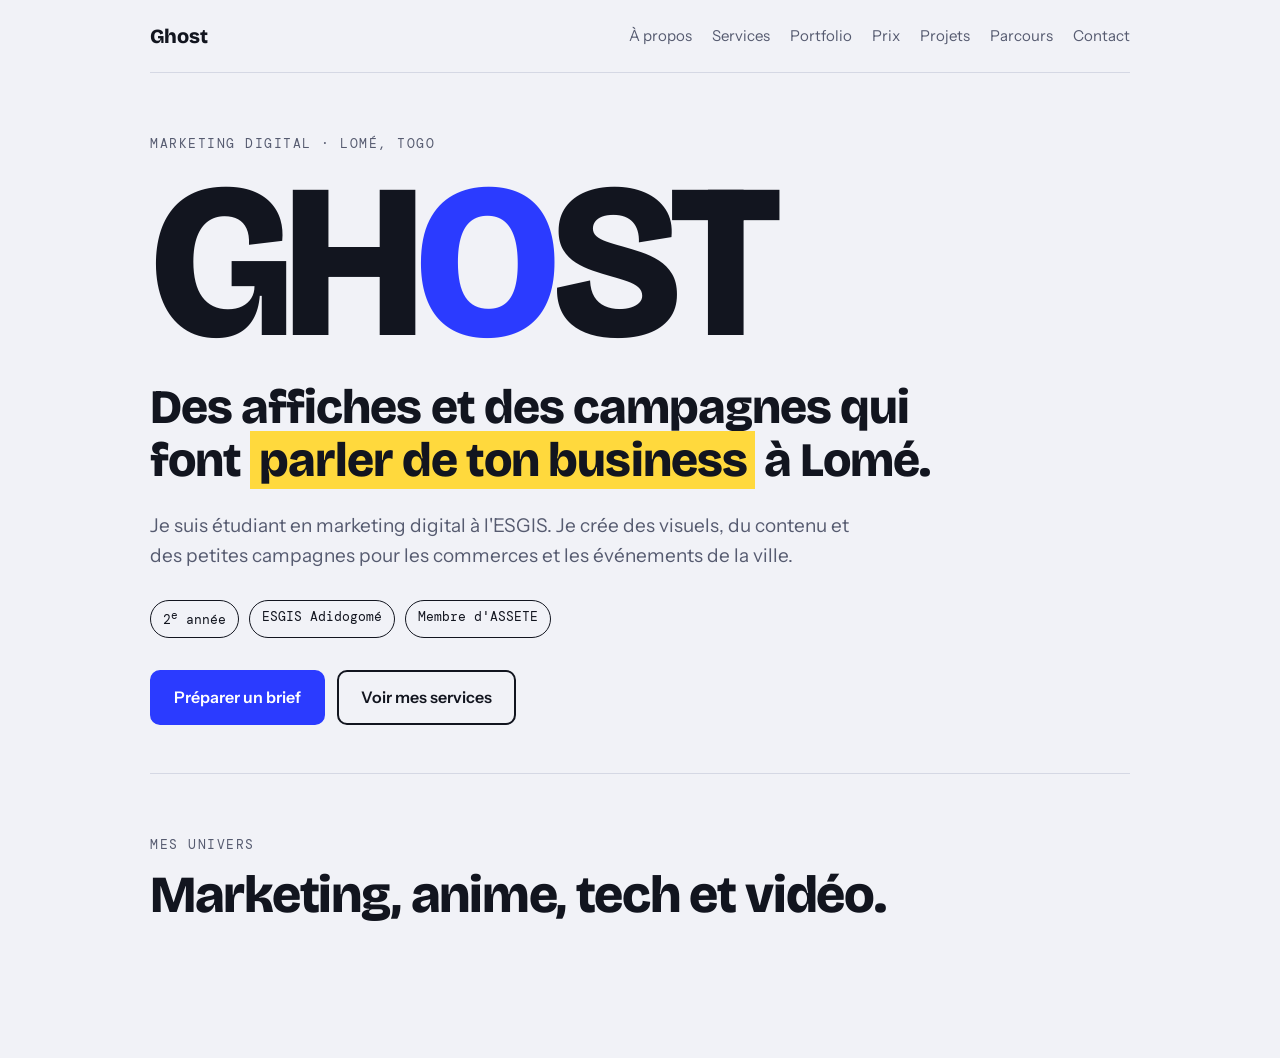
==== index.html @ 4c8c8d38 "Rename INDEX.HTML to index.html" ====
<!doctype html>
<html lang="fr">
<head>
<meta charset="utf-8">
<meta name="viewport" content="width=device-width, initial-scale=1, viewport-fit=cover">
<title>Ghost, marketeur à Lomé</title>
<meta name="claude:viewport-fit-sides" content="cover">
<link rel="preconnect" href="https://fonts.googleapis.com">
<link rel="preconnect" href="https://fonts.gstatic.com" crossorigin>
<link rel="stylesheet" href="https://fonts.googleapis.com/css2?family=Bricolage+Grotesque:opsz,wght@12..96,500;12..96,800&family=Instrument+Sans:wght@400;500;600&family=DM+Mono:wght@400;500&display=swap">
<style>
[hidden]{display:none!important}
body{margin:0}
img{max-width:100%}
/* Concept : une affiche qu'on lit de haut en bas. Gros titre typographique, surligneur jaune, bleu cobalt comme encre d'imprimerie. */
:root {
  --bg: #F1F2F7;
  --surface: #FFFFFF;
  --fg: #12151F;
  --muted: #565B70;
  --line: #D5D8E4;
  --accent: #2B3BFF;
  --accent-fg: #FFFFFF;
  --hl: #FFD93D;
  --hl-fg: #12151F;
  --font-display: "Bricolage Grotesque", "Arial Black", system-ui, sans-serif;
  --font-body: "Instrument Sans", system-ui, -apple-system, "Segoe UI", sans-serif;
  --font-mono: "DM Mono", ui-monospace, "SF Mono", Menlo, monospace;
}
@media (prefers-color-scheme: dark) {
  :root:not([data-theme="light"]) {
    --bg: #0E111D; --surface: #171B2B; --fg: #ECEEF8; --muted: #9AA0B8;
    --line: #2A3046; --accent: #8A95FF; --accent-fg: #0E111D;
    color-scheme: dark;
  }
}
:root[data-theme="dark"] {
  --bg: #0E111D; --surface: #171B2B; --fg: #ECEEF8; --muted: #9AA0B8;
  --line: #2A3046; --accent: #8A95FF; --accent-fg: #0E111D;
  color-scheme: dark;
}

* { box-sizing: border-box; }
html { scroll-behavior: smooth; }
body {
  background: var(--bg);
  color: var(--fg);
  font-family: var(--font-body);
  font-size: 17px;
  line-height: 1.6;
  padding-block: 0 48px;
  padding-left: max(16px, env(safe-area-inset-left, 0px));
  padding-right: max(16px, env(safe-area-inset-right, 0px));
}
.wrap { max-width: 980px; margin-inline: auto; }
a { color: inherit; }
:focus-visible { outline: 3px solid var(--accent); outline-offset: 3px; border-radius: 4px; }

.label {
  font-family: var(--font-mono);
  font-size: 12.5px;
  letter-spacing: 0.12em;
  text-transform: uppercase;
  color: var(--muted);
}

/* Barre du haut */
.top {
  display: flex; justify-content: space-between; align-items: center; gap: 16px;
  padding-block: 20px; border-bottom: 1px solid var(--line);
}
.top .brand { font-family: var(--font-display); font-weight: 800; font-size: 20px; text-decoration: none; }
.top nav { display: flex; gap: 20px; flex-wrap: wrap; justify-content: flex-end; }
.top nav a { font-size: 15px; text-decoration: none; color: var(--muted); }
.top nav a:hover { color: var(--fg); }

/* Hero */
.hero { padding-block: 56px 48px; }
.hero h1 {
  font-family: var(--font-display);
  font-weight: 800;
  font-size: clamp(76px, 22vw, 220px);
  line-height: 0.86;
  letter-spacing: -0.04em;
  margin: 12px 0 0;
  text-transform: uppercase;
}
.hero h1 .ghost-o { color: var(--accent); }
.hero .role {
  font-family: var(--font-display);
  font-weight: 800;
  font-size: clamp(26px, 6vw, 48px);
  line-height: 1.1;
  letter-spacing: -0.02em;
  margin: 24px 0 0;
  text-wrap: balance;
}
.hl { background: var(--hl); color: var(--hl-fg); padding: 0 0.18em; box-decoration-break: clone; -webkit-box-decoration-break: clone; }
.hero p.lead { max-width: 56ch; color: var(--muted); font-size: 19px; margin: 24px 0 0; }
.chips { display: flex; flex-wrap: wrap; gap: 10px; margin-top: 28px; }
.chip {
  font-family: var(--font-mono); font-size: 13px;
  border: 1.5px solid var(--fg); padding: 6px 12px; border-radius: 999px;
}
.cta-row { display: flex; flex-wrap: wrap; gap: 12px; margin-top: 32px; }
.btn {
  display: inline-block; font-family: var(--font-body); font-weight: 600; font-size: 16px;
  padding: 13px 22px; border-radius: 10px; text-decoration: none; cursor: pointer;
  border: 2px solid var(--accent); background: var(--accent); color: var(--accent-fg);
}
.btn.alt { background: transparent; color: var(--fg); border-color: var(--fg); }
.btn:hover { transform: translate(-2px, -2px); box-shadow: 3px 3px 0 var(--fg); }
@media (prefers-reduced-motion: reduce) { .btn:hover { transform: none; } html { scroll-behavior: auto; } }

/* Sections */
section { padding-block: 56px; border-top: 1px solid var(--line); }
h2 {
  font-family: var(--font-display); font-weight: 800;
  font-size: clamp(32px, 6vw, 52px); line-height: 1.05; letter-spacing: -0.025em;
  margin: 10px 0 0; text-wrap: balance;
}
.intro { max-width: 60ch; color: var(--muted); margin: 16px 0 0; }

/* À propos */
.about { display: grid; grid-template-columns: 1fr; gap: 28px; margin-top: 28px; }
@media (min-width: 760px) { .about { grid-template-columns: 1.4fr 1fr; gap: 56px; } }
.about p { margin: 0 0 16px; max-width: 62ch; }
.facts { margin: 0; padding: 0; list-style: none; display: grid; gap: 0; align-content: start; }
.facts li { display: flex; justify-content: space-between; gap: 16px; padding-block: 12px; border-bottom: 1px solid var(--line); }
.facts li:first-child { border-top: 1px solid var(--line); }
.facts span:first-child { font-family: var(--font-mono); font-size: 13px; color: var(--muted); text-transform: uppercase; letter-spacing: 0.08em; }
.facts span:last-child { text-align: right; font-weight: 500; }

/* Services */
.services { display: grid; grid-template-columns: repeat(auto-fit, minmax(260px, 1fr)); gap: 16px; margin-top: 32px; }
.service { background: var(--surface); border: 1.5px solid var(--fg); border-radius: 14px; padding: 22px; min-width: 0; }
.service h3 { font-family: var(--font-display); font-weight: 800; font-size: 23px; line-height: 1.15; margin: 0 0 8px; letter-spacing: -0.01em; }
.service p { margin: 0; color: var(--muted); font-size: 16px; }

/* Projets */
.projects { display: grid; grid-template-columns: repeat(auto-fit, minmax(280px, 1fr)); gap: 16px; margin-top: 32px; }
.project { display: flex; flex-direction: column; gap: 10px; padding: 22px; border-radius: 14px; background: var(--surface); border: 1px solid var(--line); min-width: 0; }
.project.feature { background: var(--accent); color: var(--accent-fg); border-color: var(--accent); grid-column: 1 / -1; }
.project.feature .label, .project.feature p { color: inherit; opacity: 0.9; }
.project h3 { font-family: var(--font-display); font-weight: 800; font-size: 26px; line-height: 1.1; margin: 0; letter-spacing: -0.015em; }
.project p { margin: 0; color: var(--muted); }
.project.feature h3 { font-size: clamp(30px, 6vw, 44px); }

/* Parcours */
.path { margin: 32px 0 0; padding: 0; list-style: none; display: grid; gap: 0; }
.path li { display: grid; grid-template-columns: 1fr; gap: 4px; padding-block: 20px; border-bottom: 1px solid var(--line); }
.path li:first-child { border-top: 1px solid var(--line); }
@media (min-width: 700px) { .path li { grid-template-columns: 220px 1fr; gap: 32px; } }
.path h3 { font-family: var(--font-display); font-weight: 800; font-size: 22px; margin: 0; line-height: 1.2; }
.path p { margin: 0; color: var(--muted); max-width: 60ch; }

/* Brief */
.brief { display: grid; grid-template-columns: 1fr; gap: 20px; margin-top: 32px; }
@media (min-width: 820px) { .brief { grid-template-columns: 1fr 1fr; gap: 32px; } }
.field { display: grid; gap: 6px; margin-bottom: 16px; }
.field label { font-family: var(--font-mono); font-size: 12.5px; letter-spacing: 0.1em; text-transform: uppercase; color: var(--muted); }
.field select, .field input, .field textarea, .preview {
  width: 100%; font: inherit; font-size: 16px; color: var(--fg); background: var(--surface);
  border: 1.5px solid var(--fg); border-radius: 10px; padding: 12px 14px;
}
.field textarea { min-height: 110px; resize: vertical; }
.preview { min-height: 100%; white-space: pre-wrap; font-family: var(--font-mono); font-size: 14px; line-height: 1.6; border-style: dashed; margin: 0; overflow-wrap: anywhere; }
.status { min-height: 1.6em; margin: 12px 0 0; font-size: 15px; color: var(--muted); }

/* Images */
figure { margin: 0; }
.photo { display: block; width: 100%; height: auto; border-radius: 14px; border: 1.5px solid var(--fg); background: var(--surface); }
.banner { margin-top: 32px; }
.portrait { margin-bottom: 20px; }
.portrait .photo { aspect-ratio: 4 / 5; object-fit: cover; object-position: 50% 25%; box-shadow: 8px 8px 0 var(--accent); }
.project .shot { display: block; width: 100%; height: auto; border-radius: 10px; margin-bottom: 8px; }
.project.feature { display: grid; grid-template-columns: 1fr; gap: 20px; align-items: center; }
@media (min-width: 760px) { .project.feature { grid-template-columns: 1fr 1.2fr; gap: 32px; } .project.feature .shot { margin: 0; order: 2; } }
.project.feature .copy { display: flex; flex-direction: column; gap: 10px; min-width: 0; }
.stage { margin-top: 32px; }
.caption { margin-top: 10px; font-family: var(--font-mono); font-size: 13px; color: var(--muted); }

/* Portfolio */
.gallery { display: grid; grid-template-columns: repeat(auto-fit, minmax(250px, 1fr)); gap: 20px; margin-top: 32px; align-items: start; }
.poster { display: grid; gap: 10px; min-width: 0; }
.poster button { display: block; width: 100%; padding: 0; border: 1.5px solid var(--fg); border-radius: 14px; background: var(--surface); cursor: zoom-in; overflow: hidden; }
.poster button img { display: block; width: 100%; height: auto; transition: transform .25s ease; }
.poster button:hover img { transform: scale(1.03); }
@media (prefers-reduced-motion: reduce) { .poster button img { transition: none; } .poster button:hover img { transform: none; } }
.poster h3 { font-family: var(--font-display); font-weight: 800; font-size: 20px; line-height: 1.2; margin: 0; }
.poster p { margin: 0; color: var(--muted); font-size: 15px; }
.lightbox {
  position: fixed; inset: 0; z-index: 50; display: grid; place-items: center;
  background: rgba(8, 10, 18, 0.92);
  padding: max(16px, env(safe-area-inset-top, 0px)) max(16px, env(safe-area-inset-right, 0px)) max(16px, env(safe-area-inset-bottom, 0px)) max(16px, env(safe-area-inset-left, 0px));
  cursor: zoom-out;
}
.lightbox img { max-width: 100%; max-height: 100%; width: auto; height: auto; border-radius: 10px; }
.lightbox .close { position: absolute; top: max(12px, env(safe-area-inset-top, 0px)); right: max(12px, env(safe-area-inset-right, 0px)); font-family: var(--font-mono); font-size: 13px; color: #fff; background: rgba(255,255,255,.14); border: 1px solid rgba(255,255,255,.4); border-radius: 999px; padding: 8px 14px; cursor: pointer; }

/* Offres et prix */
.offers { display: grid; grid-template-columns: repeat(auto-fit, minmax(250px, 1fr)); gap: 16px; margin-top: 32px; align-items: stretch; }
.offer { display: flex; flex-direction: column; gap: 14px; padding: 24px 22px; border: 1.5px solid var(--fg); border-radius: 14px; background: var(--surface); min-width: 0; }
.offer.start { border-color: var(--accent); box-shadow: 6px 6px 0 var(--accent); }
.offer .tag { align-self: flex-start; font-family: var(--font-mono); font-size: 12px; letter-spacing: 0.1em; text-transform: uppercase; background: var(--hl); color: var(--hl-fg); padding: 3px 9px; border-radius: 999px; }
.offer h3 { margin: 0; font-family: var(--font-display); font-weight: 800; font-size: 22px; line-height: 1.15; }
.offer .price { font-family: var(--font-display); font-weight: 800; font-size: clamp(34px, 7vw, 44px); line-height: 1; letter-spacing: -0.02em; font-variant-numeric: tabular-nums; }
.offer .price small { font-family: var(--font-mono); font-weight: 400; font-size: 13px; letter-spacing: 0.06em; color: var(--muted); margin-left: 6px; }
.offer ul { list-style: none; margin: 0; padding: 0; display: grid; gap: 0; flex: 1; }
.offer li { padding-block: 9px; border-top: 1px solid var(--line); font-size: 16px; }
.offer .btn { text-align: center; }
.steps { margin: 36px 0 0; padding: 0; list-style: none; display: grid; grid-template-columns: repeat(auto-fit, minmax(200px, 1fr)); gap: 16px; counter-reset: step; }
.steps li { counter-increment: step; border-top: 3px solid var(--fg); padding-top: 12px; font-size: 16px; color: var(--muted); }
.steps li strong { display: block; color: var(--fg); font-family: var(--font-display); font-weight: 800; font-size: 19px; margin-bottom: 4px; }
.steps li strong::before { content: counter(step) ". "; color: var(--accent); }
.note { margin: 24px 0 0; color: var(--muted); font-size: 15px; max-width: 62ch; }

/* Contact direct */
.contact-bar { display: flex; flex-wrap: wrap; align-items: center; justify-content: space-between; gap: 16px; margin-top: 28px; padding: 22px; border: 1.5px solid var(--fg); border-radius: 14px; background: var(--surface); }
.contact-bar .num { font-family: var(--font-display); font-weight: 800; font-size: clamp(26px, 6vw, 38px); letter-spacing: -0.01em; line-height: 1.1; }
.contact-bar .num small { display: block; font-family: var(--font-mono); font-weight: 400; font-size: 12.5px; letter-spacing: 0.1em; text-transform: uppercase; color: var(--muted); margin-bottom: 6px; }
.btn-row { display: flex; flex-wrap: wrap; gap: 12px; align-items: center; }
.wa-link { margin-top: 12px; display: inline-block; }

footer { padding-top: 32px; border-top: 1px solid var(--line); display: flex; flex-wrap: wrap; justify-content: space-between; gap: 12px; color: var(--muted); font-size: 15px; }
</style>
</head>
<body>

<div class="wrap">
  <header class="top">
    <a class="brand" href="#debut">Ghost</a>
    <nav aria-label="Navigation principale">
      <a href="#apropos">À propos</a>
      <a href="#services">Services</a>
      <a href="#portfolio">Portfolio</a>
      <a href="#offres">Prix</a>
      <a href="#projets">Projets</a>
      <a href="#parcours">Parcours</a>
      <a href="#contact">Contact</a>
    </nav>
  </header>

  <main id="debut">
    <div class="hero">
      <span class="label">Marketing digital · Lomé, Togo</span>
      <h1>Gh<span class="ghost-o">o</span>st</h1>
      <p class="role">Des affiches et des campagnes qui font <span class="hl">parler de ton business</span> à Lomé.</p>
      <p class="lead">Je suis étudiant en marketing digital à l'ESGIS. Je crée des visuels, du contenu et des petites campagnes pour les commerces et les événements de la ville.</p>
      <div class="chips">
        <span class="chip">2<sup>e</sup> année</span>
        <span class="chip">ESGIS Adidogomé</span>
        <span class="chip">Membre d'ASSETE</span>
      </div>
      <div class="cta-row">
        <a class="btn" href="#contact">Préparer un brief</a>
        <a class="btn alt" href="#services">Voir mes services</a>
      </div>
    </div>

    <section id="univers">
      <span class="label">Mes univers</span>
      <h2>Marketing, anime, tech et vidéo.</h2>
      <figure class="banner">
        <img class="photo" src="[data-uri]
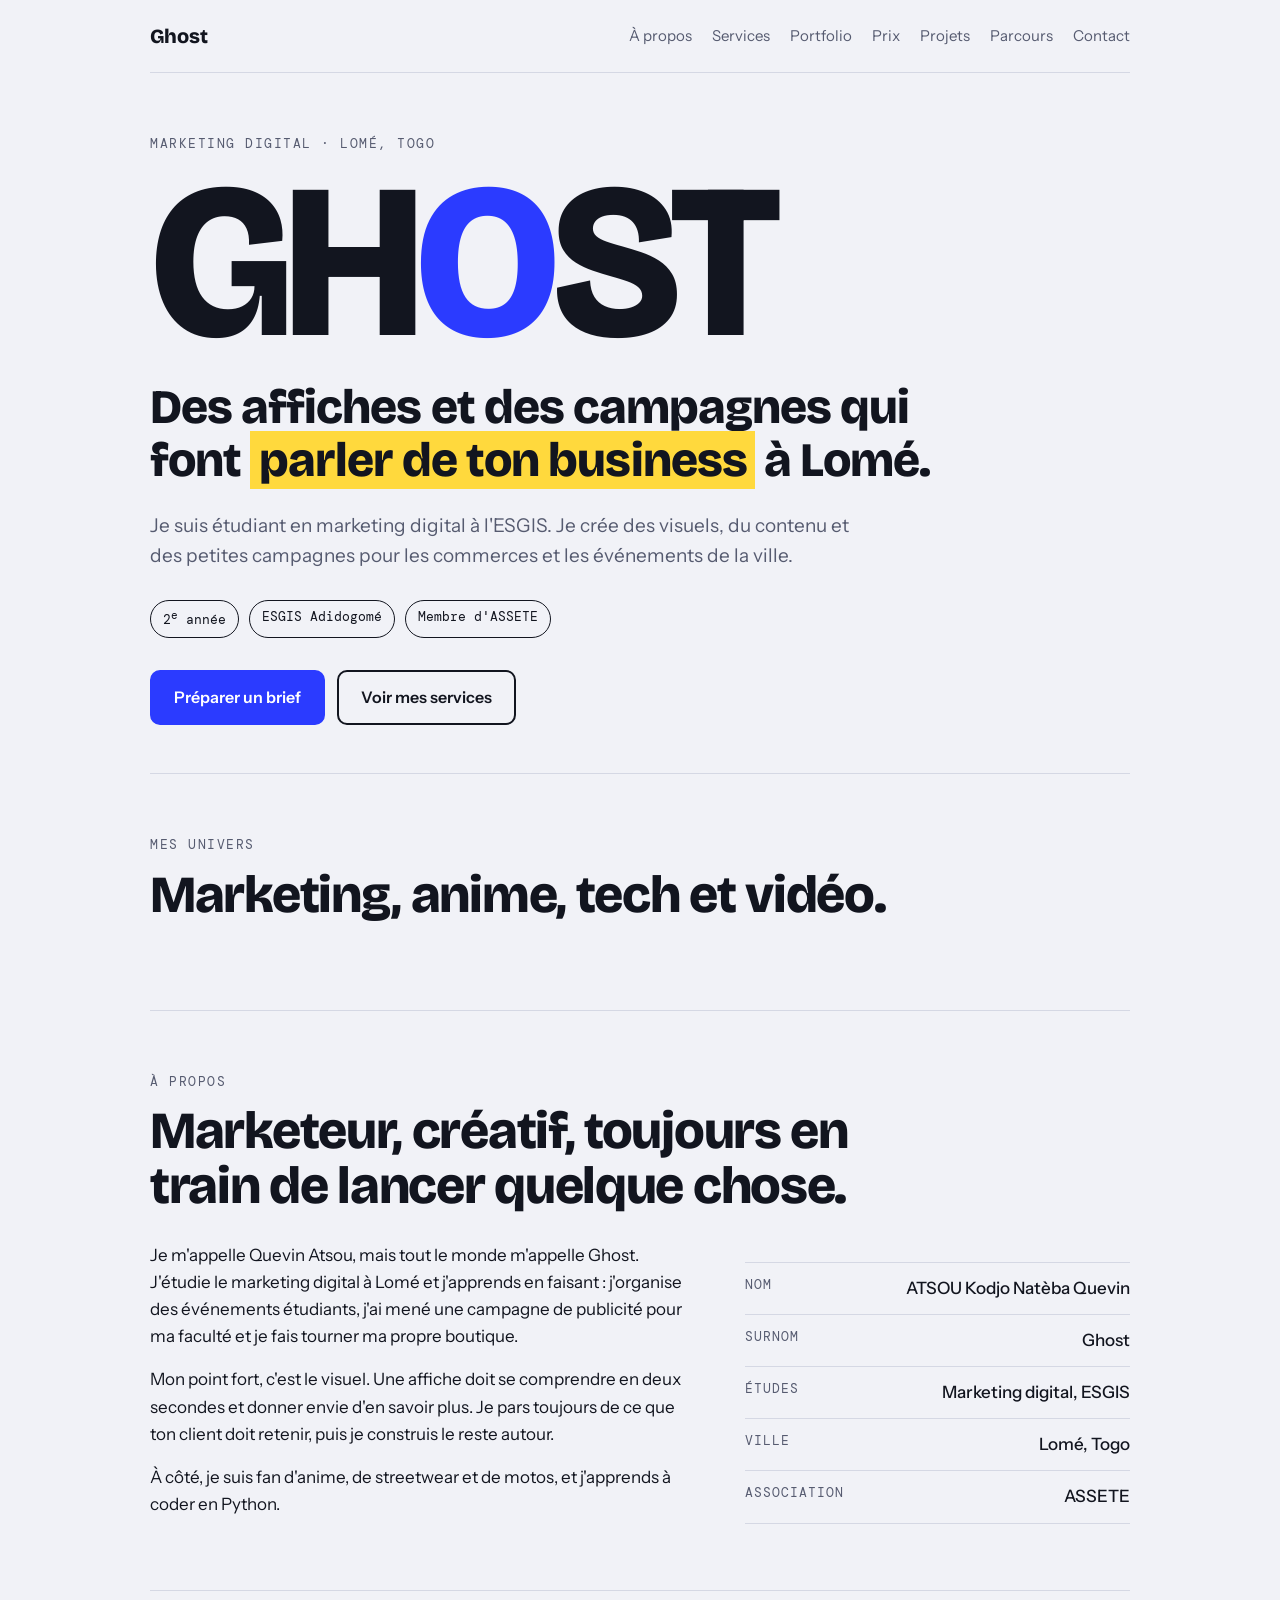
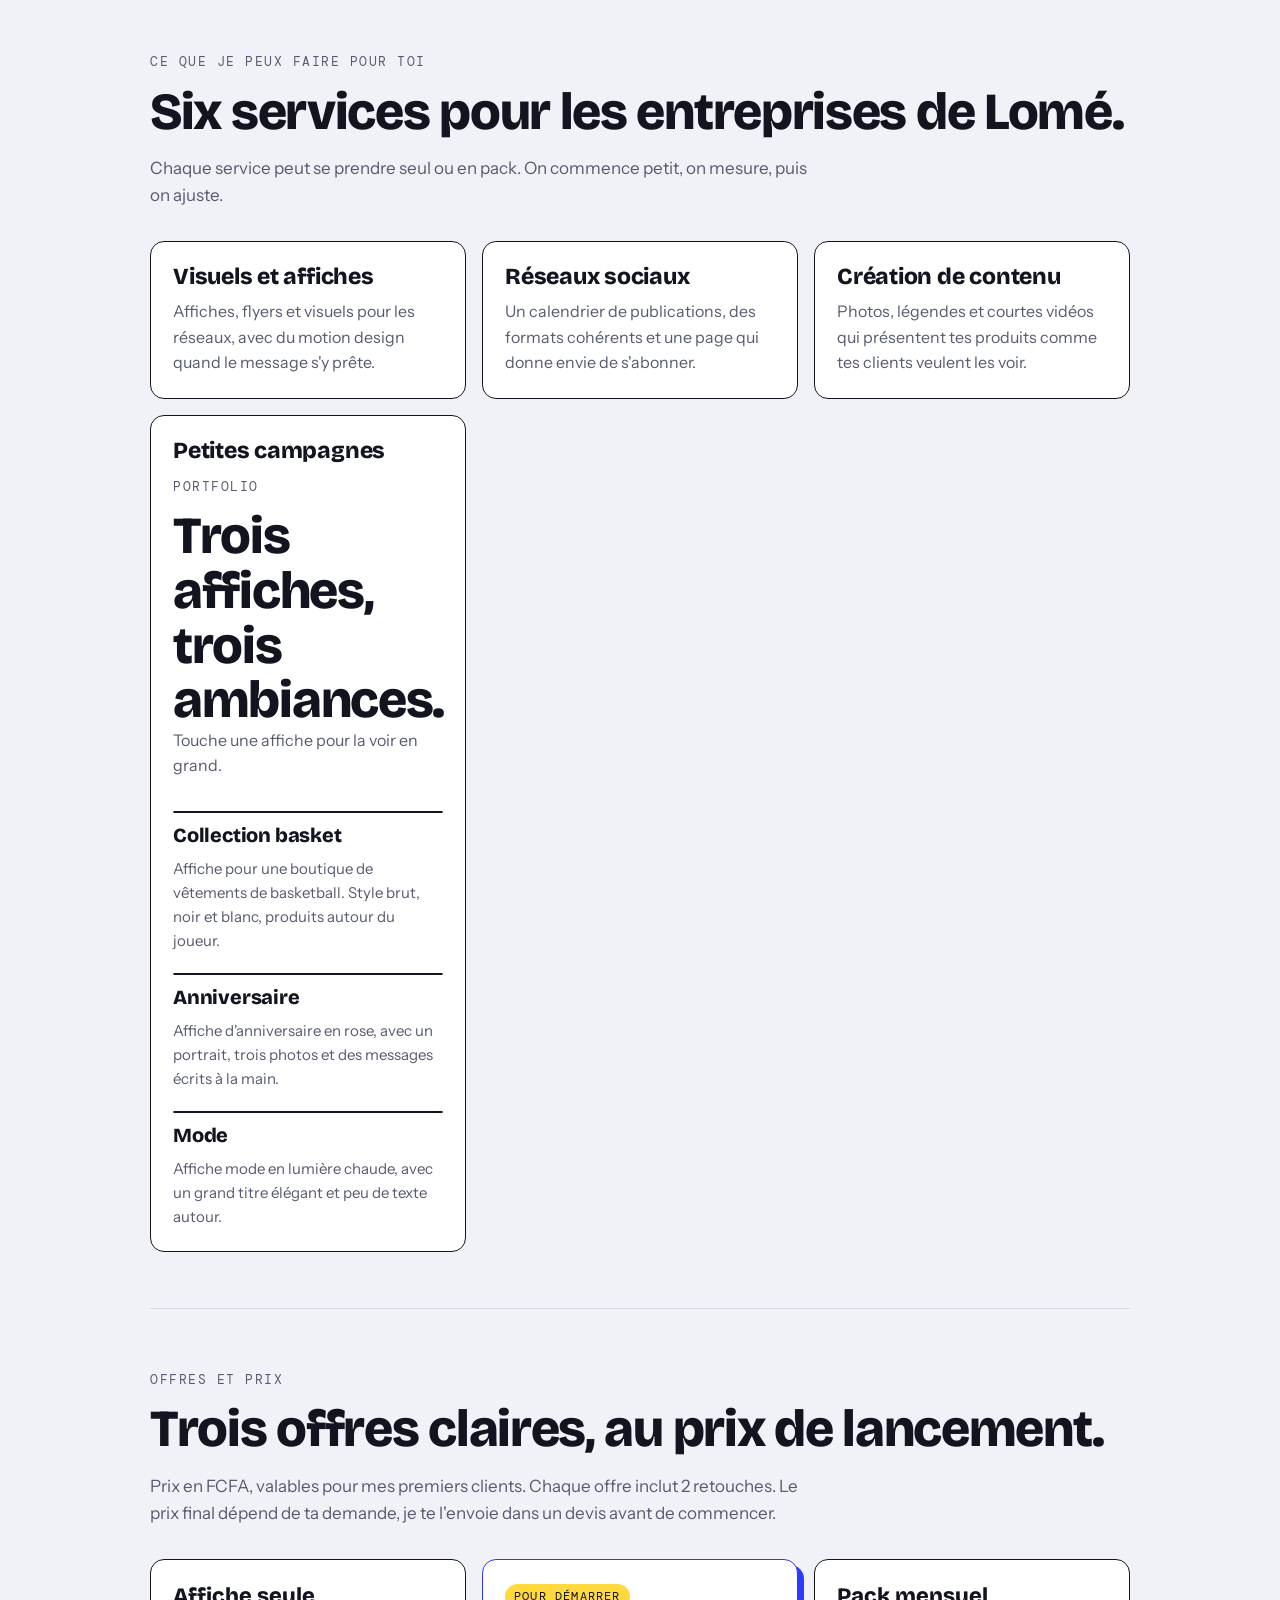
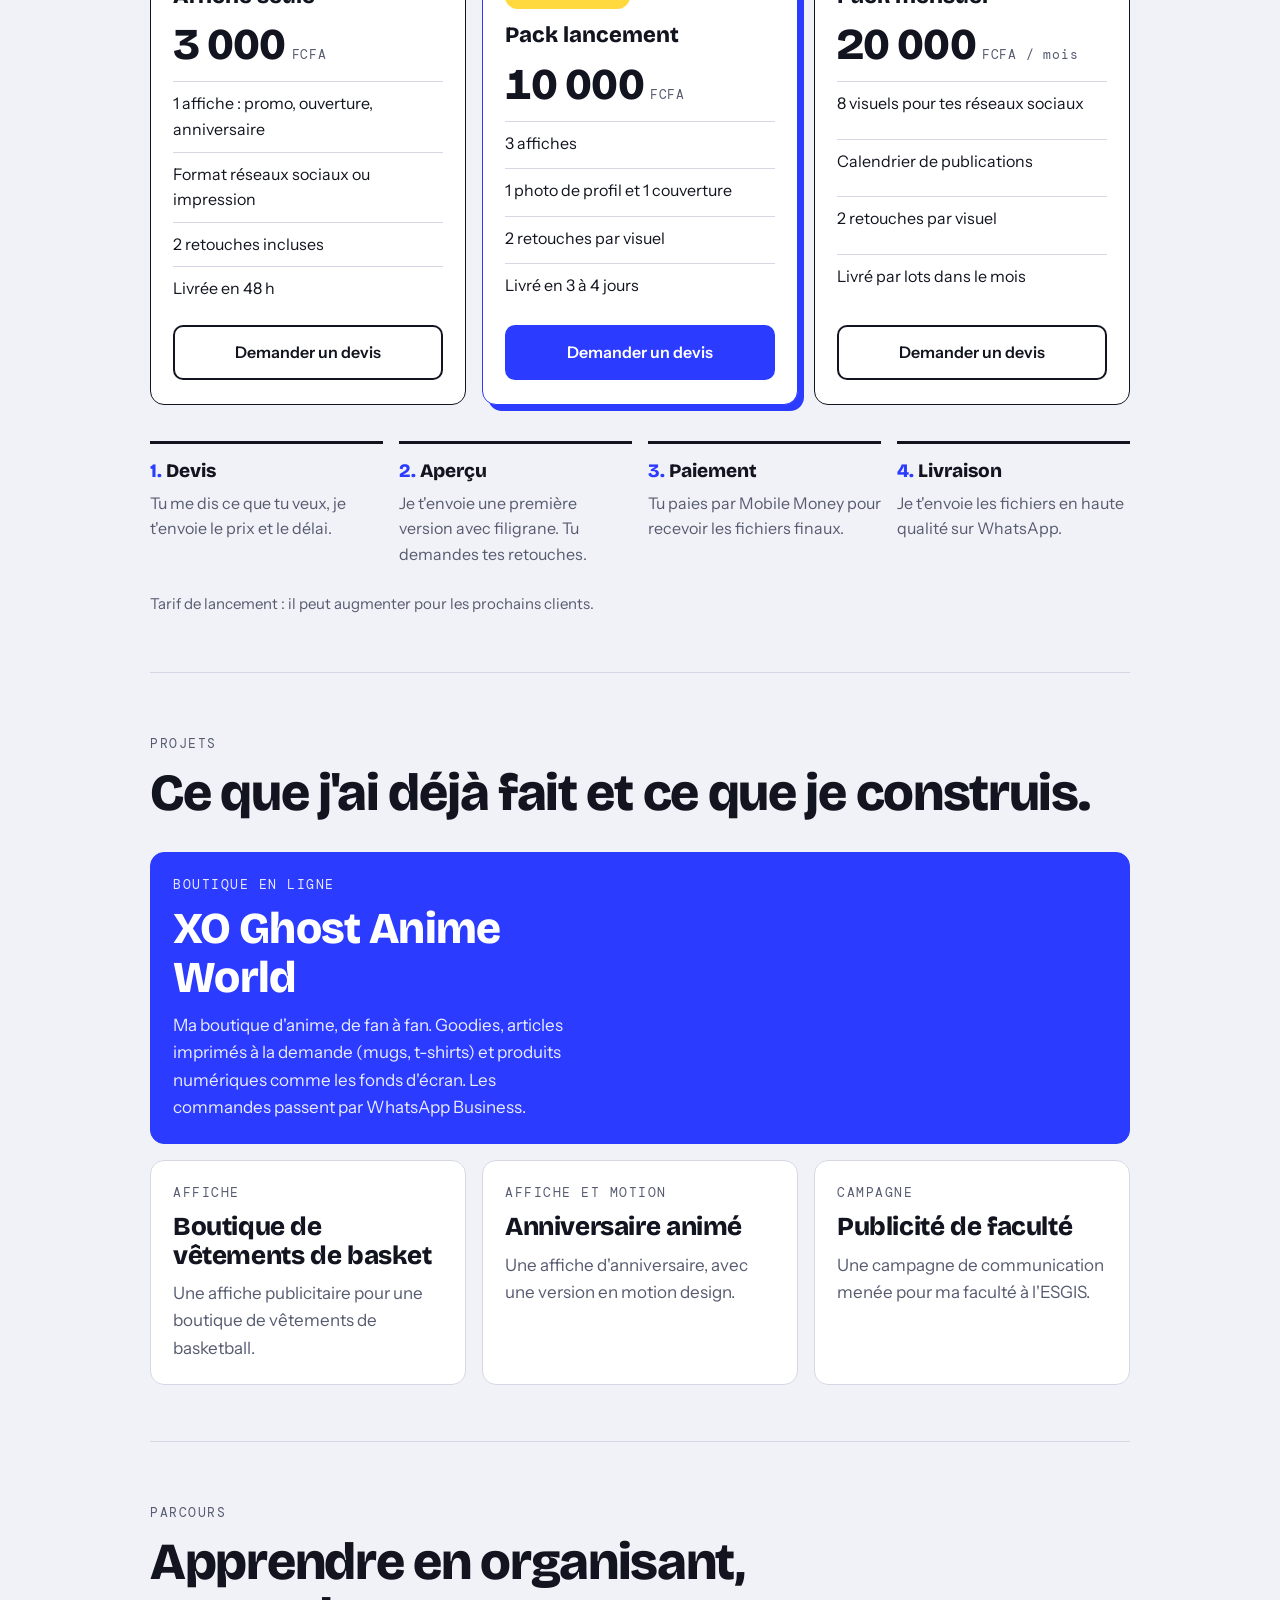
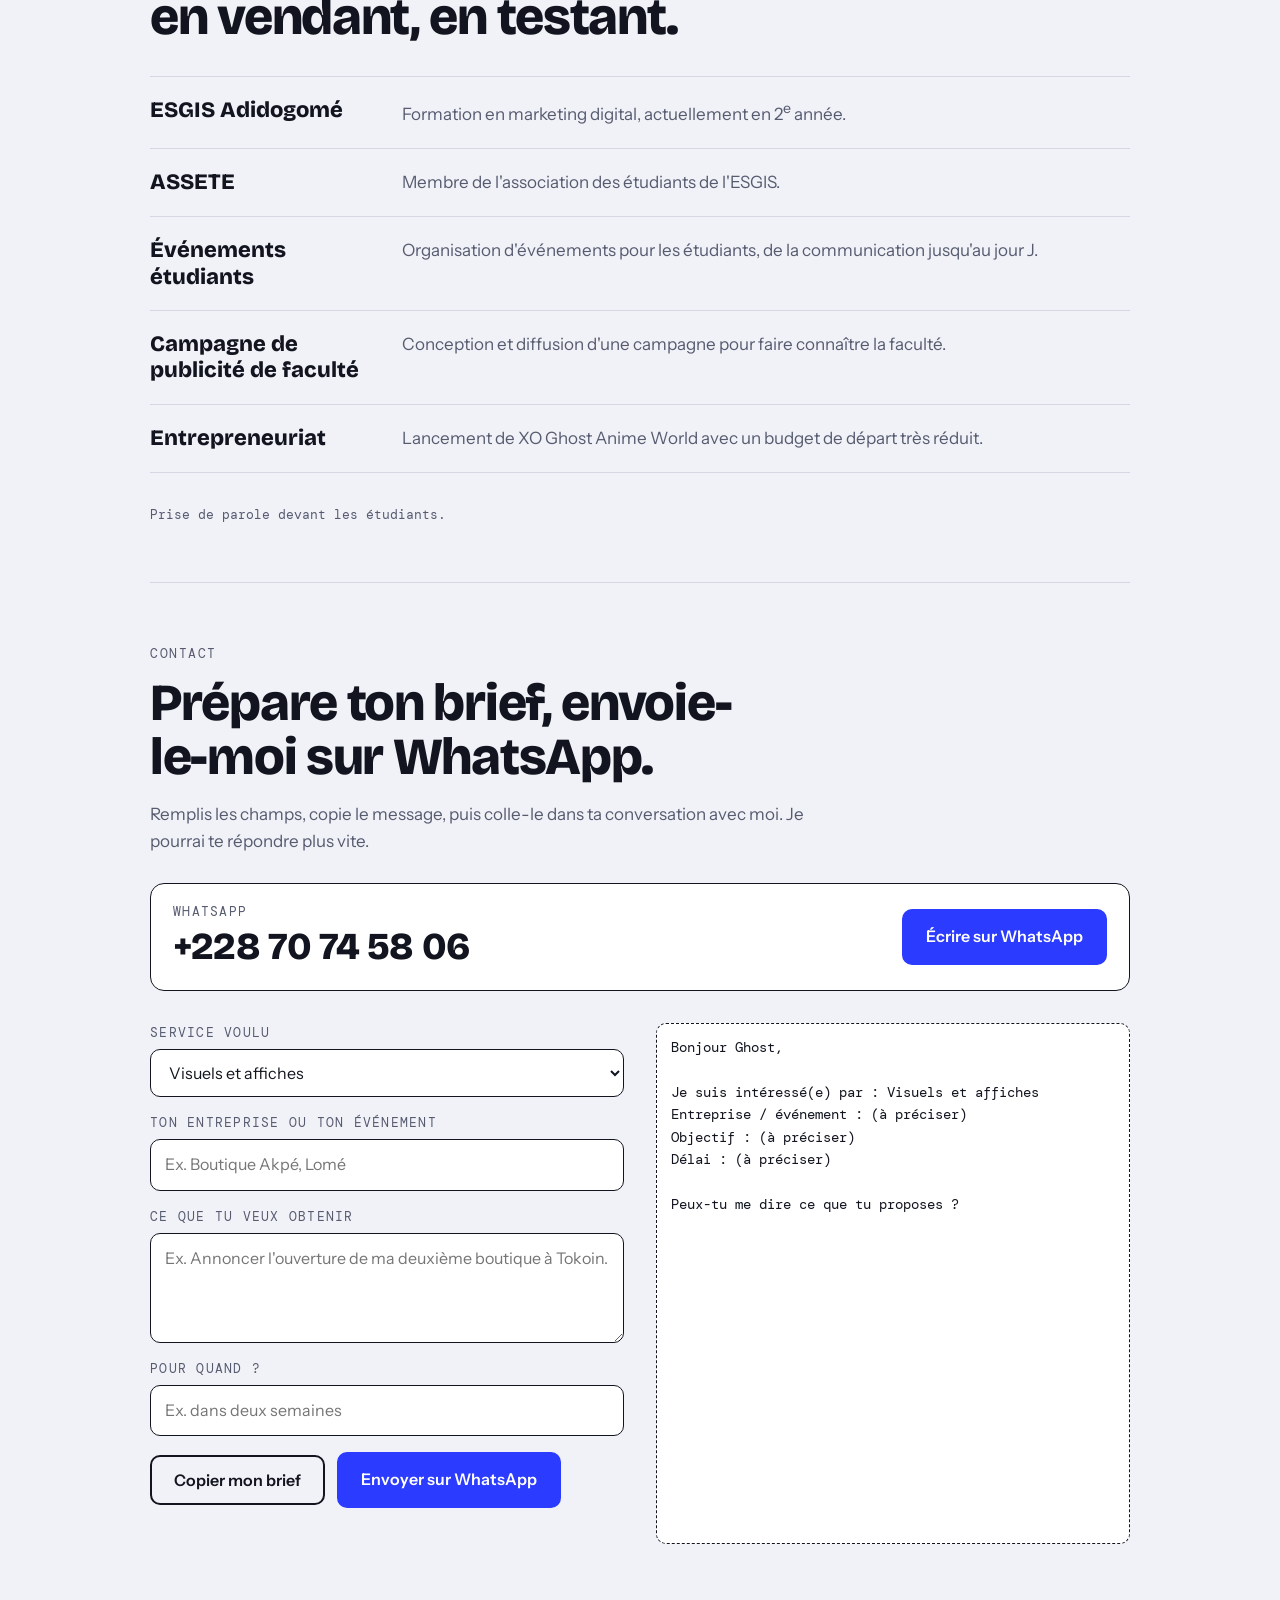
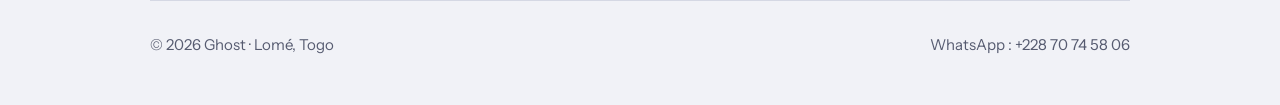
==== commit 2cc3a2fe: "Add initial HTML structure for personal website" ====
--- a/index.html
+++ b/index.html
@@ -8,222 +8,7 @@
 <link rel="preconnect" href="https://fonts.googleapis.com">
 <link rel="preconnect" href="https://fonts.gstatic.com" crossorigin>
 <link rel="stylesheet" href="https://fonts.googleapis.com/css2?family=Bricolage+Grotesque:opsz,wght@12..96,500;12..96,800&family=Instrument+Sans:wght@400;500;600&family=DM+Mono:wght@400;500&display=swap">
-<style>
-[hidden]{display:none!important}
-body{margin:0}
-img{max-width:100%}
-/* Concept : une affiche qu'on lit de haut en bas. Gros titre typographique, surligneur jaune, bleu cobalt comme encre d'imprimerie. */
-:root {
-  --bg: #F1F2F7;
-  --surface: #FFFFFF;
-  --fg: #12151F;
-  --muted: #565B70;
-  --line: #D5D8E4;
-  --accent: #2B3BFF;
-  --accent-fg: #FFFFFF;
-  --hl: #FFD93D;
-  --hl-fg: #12151F;
-  --font-display: "Bricolage Grotesque", "Arial Black", system-ui, sans-serif;
-  --font-body: "Instrument Sans", system-ui, -apple-system, "Segoe UI", sans-serif;
-  --font-mono: "DM Mono", ui-monospace, "SF Mono", Menlo, monospace;
-}
-@media (prefers-color-scheme: dark) {
-  :root:not([data-theme="light"]) {
-    --bg: #0E111D; --surface: #171B2B; --fg: #ECEEF8; --muted: #9AA0B8;
-    --line: #2A3046; --accent: #8A95FF; --accent-fg: #0E111D;
-    color-scheme: dark;
-  }
-}
-:root[data-theme="dark"] {
-  --bg: #0E111D; --surface: #171B2B; --fg: #ECEEF8; --muted: #9AA0B8;
-  --line: #2A3046; --accent: #8A95FF; --accent-fg: #0E111D;
-  color-scheme: dark;
-}
-
-* { box-sizing: border-box; }
-html { scroll-behavior: smooth; }
-body {
-  background: var(--bg);
-  color: var(--fg);
-  font-family: var(--font-body);
-  font-size: 17px;
-  line-height: 1.6;
-  padding-block: 0 48px;
-  padding-left: max(16px, env(safe-area-inset-left, 0px));
-  padding-right: max(16px, env(safe-area-inset-right, 0px));
-}
-.wrap { max-width: 980px; margin-inline: auto; }
-a { color: inherit; }
-:focus-visible { outline: 3px solid var(--accent); outline-offset: 3px; border-radius: 4px; }
-
-.label {
-  font-family: var(--font-mono);
-  font-size: 12.5px;
-  letter-spacing: 0.12em;
-  text-transform: uppercase;
-  color: var(--muted);
-}
-
-/* Barre du haut */
-.top {
-  display: flex; justify-content: space-between; align-items: center; gap: 16px;
-  padding-block: 20px; border-bottom: 1px solid var(--line);
-}
-.top .brand { font-family: var(--font-display); font-weight: 800; font-size: 20px; text-decoration: none; }
-.top nav { display: flex; gap: 20px; flex-wrap: wrap; justify-content: flex-end; }
-.top nav a { font-size: 15px; text-decoration: none; color: var(--muted); }
-.top nav a:hover { color: var(--fg); }
-
-/* Hero */
-.hero { padding-block: 56px 48px; }
-.hero h1 {
-  font-family: var(--font-display);
-  font-weight: 800;
-  font-size: clamp(76px, 22vw, 220px);
-  line-height: 0.86;
-  letter-spacing: -0.04em;
-  margin: 12px 0 0;
-  text-transform: uppercase;
-}
-.hero h1 .ghost-o { color: var(--accent); }
-.hero .role {
-  font-family: var(--font-display);
-  font-weight: 800;
-  font-size: clamp(26px, 6vw, 48px);
-  line-height: 1.1;
-  letter-spacing: -0.02em;
-  margin: 24px 0 0;
-  text-wrap: balance;
-}
-.hl { background: var(--hl); color: var(--hl-fg); padding: 0 0.18em; box-decoration-break: clone; -webkit-box-decoration-break: clone; }
-.hero p.lead { max-width: 56ch; color: var(--muted); font-size: 19px; margin: 24px 0 0; }
-.chips { display: flex; flex-wrap: wrap; gap: 10px; margin-top: 28px; }
-.chip {
-  font-family: var(--font-mono); font-size: 13px;
-  border: 1.5px solid var(--fg); padding: 6px 12px; border-radius: 999px;
-}
-.cta-row { display: flex; flex-wrap: wrap; gap: 12px; margin-top: 32px; }
-.btn {
-  display: inline-block; font-family: var(--font-body); font-weight: 600; font-size: 16px;
-  padding: 13px 22px; border-radius: 10px; text-decoration: none; cursor: pointer;
-  border: 2px solid var(--accent); background: var(--accent); color: var(--accent-fg);
-}
-.btn.alt { background: transparent; color: var(--fg); border-color: var(--fg); }
-.btn:hover { transform: translate(-2px, -2px); box-shadow: 3px 3px 0 var(--fg); }
-@media (prefers-reduced-motion: reduce) { .btn:hover { transform: none; } html { scroll-behavior: auto; } }
-
-/* Sections */
-section { padding-block: 56px; border-top: 1px solid var(--line); }
-h2 {
-  font-family: var(--font-display); font-weight: 800;
-  font-size: clamp(32px, 6vw, 52px); line-height: 1.05; letter-spacing: -0.025em;
-  margin: 10px 0 0; text-wrap: balance;
-}
-.intro { max-width: 60ch; color: var(--muted); margin: 16px 0 0; }
-
-/* À propos */
-.about { display: grid; grid-template-columns: 1fr; gap: 28px; margin-top: 28px; }
-@media (min-width: 760px) { .about { grid-template-columns: 1.4fr 1fr; gap: 56px; } }
-.about p { margin: 0 0 16px; max-width: 62ch; }
-.facts { margin: 0; padding: 0; list-style: none; display: grid; gap: 0; align-content: start; }
-.facts li { display: flex; justify-content: space-between; gap: 16px; padding-block: 12px; border-bottom: 1px solid var(--line); }
-.facts li:first-child { border-top: 1px solid var(--line); }
-.facts span:first-child { font-family: var(--font-mono); font-size: 13px; color: var(--muted); text-transform: uppercase; letter-spacing: 0.08em; }
-.facts span:last-child { text-align: right; font-weight: 500; }
-
-/* Services */
-.services { display: grid; grid-template-columns: repeat(auto-fit, minmax(260px, 1fr)); gap: 16px; margin-top: 32px; }
-.service { background: var(--surface); border: 1.5px solid var(--fg); border-radius: 14px; padding: 22px; min-width: 0; }
-.service h3 { font-family: var(--font-display); font-weight: 800; font-size: 23px; line-height: 1.15; margin: 0 0 8px; letter-spacing: -0.01em; }
-.service p { margin: 0; color: var(--muted); font-size: 16px; }
-
-/* Projets */
-.projects { display: grid; grid-template-columns: repeat(auto-fit, minmax(280px, 1fr)); gap: 16px; margin-top: 32px; }
-.project { display: flex; flex-direction: column; gap: 10px; padding: 22px; border-radius: 14px; background: var(--surface); border: 1px solid var(--line); min-width: 0; }
-.project.feature { background: var(--accent); color: var(--accent-fg); border-color: var(--accent); grid-column: 1 / -1; }
-.project.feature .label, .project.feature p { color: inherit; opacity: 0.9; }
-.project h3 { font-family: var(--font-display); font-weight: 800; font-size: 26px; line-height: 1.1; margin: 0; letter-spacing: -0.015em; }
-.project p { margin: 0; color: var(--muted); }
-.project.feature h3 { font-size: clamp(30px, 6vw, 44px); }
-
-/* Parcours */
-.path { margin: 32px 0 0; padding: 0; list-style: none; display: grid; gap: 0; }
-.path li { display: grid; grid-template-columns: 1fr; gap: 4px; padding-block: 20px; border-bottom: 1px solid var(--line); }
-.path li:first-child { border-top: 1px solid var(--line); }
-@media (min-width: 700px) { .path li { grid-template-columns: 220px 1fr; gap: 32px; } }
-.path h3 { font-family: var(--font-display); font-weight: 800; font-size: 22px; margin: 0; line-height: 1.2; }
-.path p { margin: 0; color: var(--muted); max-width: 60ch; }
-
-/* Brief */
-.brief { display: grid; grid-template-columns: 1fr; gap: 20px; margin-top: 32px; }
-@media (min-width: 820px) { .brief { grid-template-columns: 1fr 1fr; gap: 32px; } }
-.field { display: grid; gap: 6px; margin-bottom: 16px; }
-.field label { font-family: var(--font-mono); font-size: 12.5px; letter-spacing: 0.1em; text-transform: uppercase; color: var(--muted); }
-.field select, .field input, .field textarea, .preview {
-  width: 100%; font: inherit; font-size: 16px; color: var(--fg); background: var(--surface);
-  border: 1.5px solid var(--fg); border-radius: 10px; padding: 12px 14px;
-}
-.field textarea { min-height: 110px; resize: vertical; }
-.preview { min-height: 100%; white-space: pre-wrap; font-family: var(--font-mono); font-size: 14px; line-height: 1.6; border-style: dashed; margin: 0; overflow-wrap: anywhere; }
-.status { min-height: 1.6em; margin: 12px 0 0; font-size: 15px; color: var(--muted); }
-
-/* Images */
-figure { margin: 0; }
-.photo { display: block; width: 100%; height: auto; border-radius: 14px; border: 1.5px solid var(--fg); background: var(--surface); }
-.banner { margin-top: 32px; }
-.portrait { margin-bottom: 20px; }
-.portrait .photo { aspect-ratio: 4 / 5; object-fit: cover; object-position: 50% 25%; box-shadow: 8px 8px 0 var(--accent); }
-.project .shot { display: block; width: 100%; height: auto; border-radius: 10px; margin-bottom: 8px; }
-.project.feature { display: grid; grid-template-columns: 1fr; gap: 20px; align-items: center; }
-@media (min-width: 760px) { .project.feature { grid-template-columns: 1fr 1.2fr; gap: 32px; } .project.feature .shot { margin: 0; order: 2; } }
-.project.feature .copy { display: flex; flex-direction: column; gap: 10px; min-width: 0; }
-.stage { margin-top: 32px; }
-.caption { margin-top: 10px; font-family: var(--font-mono); font-size: 13px; color: var(--muted); }
-
-/* Portfolio */
-.gallery { display: grid; grid-template-columns: repeat(auto-fit, minmax(250px, 1fr)); gap: 20px; margin-top: 32px; align-items: start; }
-.poster { display: grid; gap: 10px; min-width: 0; }
-.poster button { display: block; width: 100%; padding: 0; border: 1.5px solid var(--fg); border-radius: 14px; background: var(--surface); cursor: zoom-in; overflow: hidden; }
-.poster button img { display: block; width: 100%; height: auto; transition: transform .25s ease; }
-.poster button:hover img { transform: scale(1.03); }
-@media (prefers-reduced-motion: reduce) { .poster button img { transition: none; } .poster button:hover img { transform: none; } }
-.poster h3 { font-family: var(--font-display); font-weight: 800; font-size: 20px; line-height: 1.2; margin: 0; }
-.poster p { margin: 0; color: var(--muted); font-size: 15px; }
-.lightbox {
-  position: fixed; inset: 0; z-index: 50; display: grid; place-items: center;
-  background: rgba(8, 10, 18, 0.92);
-  padding: max(16px, env(safe-area-inset-top, 0px)) max(16px, env(safe-area-inset-right, 0px)) max(16px, env(safe-area-inset-bottom, 0px)) max(16px, env(safe-area-inset-left, 0px));
-  cursor: zoom-out;
-}
-.lightbox img { max-width: 100%; max-height: 100%; width: auto; height: auto; border-radius: 10px; }
-.lightbox .close { position: absolute; top: max(12px, env(safe-area-inset-top, 0px)); right: max(12px, env(safe-area-inset-right, 0px)); font-family: var(--font-mono); font-size: 13px; color: #fff; background: rgba(255,255,255,.14); border: 1px solid rgba(255,255,255,.4); border-radius: 999px; padding: 8px 14px; cursor: pointer; }
-
-/* Offres et prix */
-.offers { display: grid; grid-template-columns: repeat(auto-fit, minmax(250px, 1fr)); gap: 16px; margin-top: 32px; align-items: stretch; }
-.offer { display: flex; flex-direction: column; gap: 14px; padding: 24px 22px; border: 1.5px solid var(--fg); border-radius: 14px; background: var(--surface); min-width: 0; }
-.offer.start { border-color: var(--accent); box-shadow: 6px 6px 0 var(--accent); }
-.offer .tag { align-self: flex-start; font-family: var(--font-mono); font-size: 12px; letter-spacing: 0.1em; text-transform: uppercase; background: var(--hl); color: var(--hl-fg); padding: 3px 9px; border-radius: 999px; }
-.offer h3 { margin: 0; font-family: var(--font-display); font-weight: 800; font-size: 22px; line-height: 1.15; }
-.offer .price { font-family: var(--font-display); font-weight: 800; font-size: clamp(34px, 7vw, 44px); line-height: 1; letter-spacing: -0.02em; font-variant-numeric: tabular-nums; }
-.offer .price small { font-family: var(--font-mono); font-weight: 400; font-size: 13px; letter-spacing: 0.06em; color: var(--muted); margin-left: 6px; }
-.offer ul { list-style: none; margin: 0; padding: 0; display: grid; gap: 0; flex: 1; }
-.offer li { padding-block: 9px; border-top: 1px solid var(--line); font-size: 16px; }
-.offer .btn { text-align: center; }
-.steps { margin: 36px 0 0; padding: 0; list-style: none; display: grid; grid-template-columns: repeat(auto-fit, minmax(200px, 1fr)); gap: 16px; counter-reset: step; }
-.steps li { counter-increment: step; border-top: 3px solid var(--fg); padding-top: 12px; font-size: 16px; color: var(--muted); }
-.steps li strong { display: block; color: var(--fg); font-family: var(--font-display); font-weight: 800; font-size: 19px; margin-bottom: 4px; }
-.steps li strong::before { content: counter(step) ". "; color: var(--accent); }
-.note { margin: 24px 0 0; color: var(--muted); font-size: 15px; max-width: 62ch; }
-
-/* Contact direct */
-.contact-bar { display: flex; flex-wrap: wrap; align-items: center; justify-content: space-between; gap: 16px; margin-top: 28px; padding: 22px; border: 1.5px solid var(--fg); border-radius: 14px; background: var(--surface); }
-.contact-bar .num { font-family: var(--font-display); font-weight: 800; font-size: clamp(26px, 6vw, 38px); letter-spacing: -0.01em; line-height: 1.1; }
-.contact-bar .num small { display: block; font-family: var(--font-mono); font-weight: 400; font-size: 12.5px; letter-spacing: 0.1em; text-transform: uppercase; color: var(--muted); margin-bottom: 6px; }
-.btn-row { display: flex; flex-wrap: wrap; gap: 12px; align-items: center; }
-.wa-link { margin-top: 12px; display: inline-block; }
-
-footer { padding-top: 32px; border-top: 1px solid var(--line); display: flex; flex-wrap: wrap; justify-content: space-between; gap: 12px; color: var(--muted); font-size: 15px; }
-</style>
+<link rel="stylesheet" href="style.css">
 </head>
 <body>
 
@@ -257,9 +42,247 @@
         <a class="btn alt" href="#services">Voir mes services</a>
       </div>
     </div>
-
-    <section id="univers">
+        <section id="univers">
       <span class="label">Mes univers</span>
       <h2>Marketing, anime, tech et vidéo.</h2>
       <figure class="banner">
-        <img class="photo" src="[data-uri]
+        <img class="photo" src="ghost-univers.jpg" width="1600" height="900" alt="Ghost au centre, bras croisés, entouré de quatre univers lumineux : marketing, anime, technologie et création vidéo." onerror="this.style.display='none'">
+      </figure>
+    </section>
+
+    <section id="apropos">
+      <span class="label">À propos</span>
+      <h2>Marketeur, créatif, toujours en train de lancer quelque chose.</h2>
+      <div class="about">
+        <div>
+          <p>Je m'appelle Quevin Atsou, mais tout le monde m'appelle Ghost. J'étudie le marketing digital à Lomé et j'apprends en faisant : j'organise des événements étudiants, j'ai mené une campagne de publicité pour ma faculté et je fais tourner ma propre boutique.</p>
+          <p>Mon point fort, c'est le visuel. Une affiche doit se comprendre en deux secondes et donner envie d'en savoir plus. Je pars toujours de ce que ton client doit retenir, puis je construis le reste autour.</p>
+          <p>À côté, je suis fan d'anime, de streetwear et de motos, et j'apprends à coder en Python.</p>
+        </div>
+        <div>
+          <figure class="portrait">
+            <img class="photo" src="ghost-portrait.jpg" width="1600" height="900" alt="Portrait de Ghost, lunettes, gilet et cravate rayée, souriant avec les deux pouces levés." onerror="this.style.display='none'">
+          </figure>
+        <ul class="facts">
+          <li><span>Nom</span><span>ATSOU Kodjo Natèba Quevin</span></li>
+          <li><span>Surnom</span><span>Ghost</span></li>
+          <li><span>Études</span><span>Marketing digital, ESGIS</span></li>
+          <li><span>Ville</span><span>Lomé, Togo</span></li>
+          <li><span>Association</span><span>ASSETE</span></li>
+        </ul>
+        </div>
+      </div>
+    </section>
+        <section id="services">
+      <span class="label">Ce que je peux faire pour toi</span>
+      <h2>Six services pour les entreprises de Lomé.</h2>
+      <p class="intro">Chaque service peut se prendre seul ou en pack. On commence petit, on mesure, puis on ajuste.</p>
+      <div class="services">
+        <article class="service">
+          <h3>Visuels et affiches</h3>
+          <p>Affiches, flyers et visuels pour les réseaux, avec du motion design quand le message s'y prête.</p>
+        </article>
+        <article class="service">
+          <h3>Réseaux sociaux</h3>
+          <p>Un calendrier de publications, des formats cohérents et une page qui donne envie de s'abonner.</p>
+        </article>
+        <article class="service">
+          <h3>Création de contenu</h3>
+          <p>Photos, légendes et courtes vidéos qui présentent tes produits comme tes clients veulent les voir.</p>
+        </article>
+        <article class="service">
+          <h3>Petites campagnes</h3
+                                     <section id="portfolio">
+      <span class="label">Portfolio</span>
+      <h2>Trois affiches, trois ambiances.</h2>
+      <p class="intro">Touche une affiche pour la voir en grand.</p>
+      <div class="gallery">
+        <figure class="poster">
+          <button type="button" data-full="ghost-affiche-basket.jpg" data-alt="Affiche Nike et Jordan Collection : un joueur de basket sur un terrain, entouré des articles de la collection.">
+            <img src="ghost-affiche-basket.jpg" width="1024" height="1536" alt="Affiche Nike et Jordan Collection : un joueur de basket sur un terrain, entouré des articles de la collection." onerror="this.style.display='none'">
+          </button>
+          <h3>Collection basket</h3>
+          <p>Affiche pour une boutique de vêtements de basketball. Style brut, noir et blanc, produits autour du joueur.</p>
+        </figure>
+        <figure class="poster">
+          <button type="button" data-full="ghost-affiche-anniversaire.jpg" data-alt="Affiche d'anniversaire rose avec un portrait central, trois photos et le titre Happy Birthday.">
+            <img src="ghost-affiche-anniversaire.jpg" width="1024" height="1536" alt="Affiche d'anniversaire rose avec un portrait central, trois photos et le titre Happy Birthday." onerror="this.style.display='none'">
+          </button>
+          <h3>Anniversaire</h3>
+          <p>Affiche d'anniversaire en rose, avec un portrait, trois photos et des messages écrits à la main.</p>
+        </figure>
+        <figure class="poster">
+          <button type="button" data-full="ghost-affiche-mode.jpg" data-alt="Affiche mode en tons dorés et noirs, portrait en contre-plongée, titre Fashion Looks Good On You.">
+            <img src="ghost-affiche-mode.jpg" width="941" height="1672" alt="Affiche mode en tons dorés et noirs, portrait en contre-plongée, titre Fashion Looks Good On You." onerror="this.style.display='none'">
+          </button>
+          <h3>Mode</h3>
+          <p>Affiche mode en lumière chaude, avec un grand titre élégant et peu de texte autour.</p>
+        </figure>
+      </div>
+                                     </section>
+                                         <section id="offres">
+      <span class="label">Offres et prix</span>
+      <h2>Trois offres claires, au prix de lancement.</h2>
+      <p class="intro">Prix en FCFA, valables pour mes premiers clients. Chaque offre inclut 2 retouches. Le prix final dépend de ta demande, je te l'envoie dans un devis avant de commencer.</p>
+      <div class="offers">
+        <article class="offer">
+          <h3>Affiche seule</h3>
+          <div class="price">3 000<small>FCFA</small></div>
+          <ul>
+            <li>1 affiche : promo, ouverture, anniversaire</li>
+            <li>Format réseaux sociaux ou impression</li>
+            <li>2 retouches incluses</li>
+            <li>Livrée en 48 h</li>
+          </ul>
+          <a class="btn alt" href="https://wa.me/22870745806?text=Bonjour%20Ghost%2C%20je%20veux%20l%27offre%20%C2%AB%20Affiche%20seule%20%C2%BB." target="_blank" rel="noopener">Demander un devis</a>
+        </article>
+        <article class="offer start">
+          <span class="tag">Pour démarrer</span>
+          <h3>Pack lancement</h3>
+          <div class="price">10 000<small>FCFA</small></div>
+          <ul>
+            <li>3 affiches</li>
+            <li>1 photo de profil et 1 couverture</li>
+            <li>2 retouches par visuel</li>
+            <li>Livré en 3 à 4 jours</li>
+          </ul>
+          <a class="btn" href="https://wa.me/22870745806?text=Bonjour%20Ghost%2C%20je%20veux%20l%27offre%20%C2%AB%20Pack%20lancement%20%C2%BB." target="_blank" rel="noopener">Demander un devis</a>
+        </article>
+        <article class="offer">
+          <h3>Pack mensuel</h3>
+          <div class="price">20 000<small>FCFA / mois</small></div>
+          <ul>
+            <li>8 visuels pour tes réseaux sociaux</li>
+            <li>Calendrier de publications</li>
+            <li>2 retouches par visuel</li>
+            <li>Livré par lots dans le mois</li>
+          </ul>
+          <a class="btn alt" href="https://wa.me/22870745806?text=Bonjour%20Ghost%2C%20je%20veux%20l%27offre%20%C2%AB%20Pack%20mensuel%20%C2%BB." target="_blank" rel="noopener">Demander un devis</a>
+        </article>
+      </div>
+            <ol class="steps">
+        <li><strong>Devis</strong>Tu me dis ce que tu veux, je t'envoie le prix et le délai.</li>
+        <li><strong>Aperçu</strong>Je t'envoie une première version avec filigrane. Tu demandes tes retouches.</li>
+        <li><strong>Paiement</strong>Tu paies par Mobile Money pour recevoir les fichiers finaux.</li>
+        <li><strong>Livraison</strong>Je t'envoie les fichiers en haute qualité sur WhatsApp.</li>
+      </ol>
+      <p class="note">Tarif de lancement : il peut augmenter pour les prochains clients.</p>
+    </section>
+
+    <section id="projets">
+      <span class="label">Projets</span>
+      <h2>Ce que j'ai déjà fait et ce que je construis.</h2>
+      <div class="projects">
+        <article class="project feature">
+          <div class="copy">
+            <span class="label">Boutique en ligne</span>
+            <h3>XO Ghost Anime World</h3>
+            <p>Ma boutique d'anime, de fan à fan. Goodies, articles imprimés à la demande (mugs, t-shirts) et produits numériques comme les fonds d'écran. Les commandes passent par WhatsApp Business.</p>
+          </div>
+          <img class="shot" src="ghost-boutique.jpg" width="1600" height="900" alt="Ghost en costume prépare un colis dans son atelier, entouré de figurines, d'affiches d'anime, de stickers et de cartons." onerror="this.style.display='none'">
+        </article>
+        <article class="project">
+          <span class="label">Affiche</span>
+          <h3>Boutique de vêtements de basket</h3>
+          <p>Une affiche publicitaire pour une boutique de vêtements de basketball.</p>
+        </article>
+        <article class="project">
+          <span class="label">Affiche et motion</span>
+          <h3>Anniversaire animé</h3>
+          <p>Une affiche d'anniversaire, avec une version en motion design.</p>
+        </article>
+        <article class="project">
+          <span class="label">Campagne</span>
+          <h3>Publicité de faculté</h3>
+          <p>Une campagne de communication menée pour ma faculté à l'ESGIS.</p>
+        </article>
+      </div>
+    </section>
+        <section id="parcours">
+      <span class="label">Parcours</span>
+      <h2>Apprendre en organisant, en vendant, en testant.</h2>
+      <ul class="path">
+        <li>
+          <h3>ESGIS Adidogomé</h3>
+          <p>Formation en marketing digital, actuellement en 2<sup>e</sup> année.</p>
+        </li>
+        <li>
+          <h3>ASSETE</h3>
+          <p>Membre de l'association des étudiants de l'ESGIS.</p>
+        </li>
+        <li>
+          <h3>Événements étudiants</h3>
+          <p>Organisation d'événements pour les étudiants, de la communication jusqu'au jour J.</p>
+        </li>
+        <li>
+          <h3>Campagne de publicité de faculté</h3>
+          <p>Conception et diffusion d'une campagne pour faire connaître la faculté.</p>
+        </li>
+        <li>
+          <h3>Entrepreneuriat</h3>
+          <p>Lancement de XO Ghost Anime World avec un budget de départ très réduit.</p>
+        </li>
+      </ul>
+      <figure class="stage">
+        <img class="photo" src="ghost-tribune.jpg" width="1600" height="900" alt="Ghost au micro devant une foule d'étudiants, avec des bannières bleues et jaunes derrière lui." onerror="this.style.display='none'">
+        <figcaption class="caption">Prise de parole devant les étudiants.</figcaption>
+      </figure>
+        </section>
+            <section id="contact">
+      <span class="label">Contact</span>
+      <h2>Prépare ton brief, envoie-le-moi sur WhatsApp.</h2>
+      <p class="intro">Remplis les champs, copie le message, puis colle-le dans ta conversation avec moi. Je pourrai te répondre plus vite.</p>
+      <div class="contact-bar">
+        <div class="num"><small>WhatsApp</small>+228 70 74 58 06</div>
+        <a class="btn" href="https://wa.me/22870745806?text=Bonjour%20Ghost%2C%20je%20suis%20int%C3%A9ress%C3%A9(e)%20par%20tes%20services." target="_blank" rel="noopener">Écrire sur WhatsApp</a>
+      </div>
+      <div class="brief">
+        <form id="briefForm" autocomplete="off">
+          <div class="field">
+            <label for="service">Service voulu</label>
+            <select id="service">
+              <option>Visuels et affiches</option>
+              <option>Réseaux sociaux</option>
+              <option>Création de contenu</option>
+              <option>Petite campagne</option>
+              <option>Audit de présence en ligne</option>
+              <option>Événement</option>
+            </select>
+          </div>
+          <div class="field">
+            <label for="company">Ton entreprise ou ton événement</label>
+            <input id="company" type="text" placeholder="Ex. Boutique Akpé, Lomé">
+          </div>
+          <div class="field">
+            <label for="goal">Ce que tu veux obtenir</label>
+            <textarea id="goal" placeholder="Ex. Annoncer l'ouverture de ma deuxième boutique à Tokoin."></textarea>
+          </div>
+          <div class="field">
+            <label for="date">Pour quand ?</label>
+            <input id="date" type="text" placeholder="Ex. dans deux semaines">
+          </div>
+          <div class="btn-row">
+            <button class="btn alt" type="submit" id="copyBtn">Copier mon brief</button>
+            <a class="btn" id="waBrief" href="https://wa.me/22870745806" target="_blank" rel="noopener">Envoyer sur WhatsApp</a>
+          </div>
+          <p class="status" id="status" role="status"></p>
+        </form>
+        <pre class="preview" id="preview" aria-live="polite"></pre>
+      </div>
+            </section>
+              </main>
+
+  <footer>
+    <span>© 2026 Ghost · Lomé, Togo</span>
+    <span>WhatsApp : +228 70 74 58 06</span>
+  </footer>
+</div>
+
+<div class="lightbox" id="lightbox" role="dialog" aria-modal="true" aria-label="Affiche en grand" hidden>
+  <button type="button" class="close" id="lbClose">Fermer</button>
+  <img id="lbImg" alt="" onerror="this.style.display='none'">
+</div>
+
+<script src="app.js"></script>
+</body>
+        </html>
--- a/style.css
+++ b/style.css
@@ -0,0 +1,241 @@
+[hidden]{display:none!important}
+body{margin:0}
+img{max-width:100%}
+/* Concept : une affiche qu'on lit de haut en bas. Gros titre typographique, surligneur jaune, bleu cobalt comme encre d'imprimerie. */
+:root {
+  --bg: #F1F2F7;
+  --surface: #FFFFFF;
+  --fg: #12151F;
+  --muted: #565B70;
+  --line: #D5D8E4;
+  --accent: #2B3BFF;
+  --accent-fg: #FFFFFF;
+  --hl: #FFD93D;
+  --hl-fg: #12151F;
+  --font-display: "Bricolage Grotesque", "Arial Black", system-ui, sans-serif;
+  --font-body: "Instrument Sans", system-ui, -apple-system, "Segoe UI", sans-serif;
+  --font-mono: "DM Mono", ui-monospace, "SF Mono", Menlo, monospace;
+}
+@media (prefers-color-scheme: dark) {
+  :root:not([data-theme="light"]) {
+    --bg: #0E111D; --surface: #171B2B; --fg: #ECEEF8; --muted: #9AA0B8;
+    --line: #2A3046; --accent: #8A95FF; --accent-fg: #0E111D;
+    color-scheme: dark;
+  }
+}
+:root[data-theme="dark"] {
+  --bg: #0E111D; --surface: #171B2B; --fg: #ECEEF8; --muted: #9AA0B8;
+  --line: #2A3046; --accent: #8A95FF; --accent-fg: #0E111D;
+  color-scheme: dark;
+}
+
+* { box-sizing: border-box; }
+html { scroll-behavior: smooth; }
+body {
+  background: var(--bg);
+  color: var(--fg);
+  font-family: var(--font-body);
+  font-size: 17px;
+  line-height: 1.6;
+  padding-block: 0 48px;
+  padding-left: max(16px, env(safe-area-inset-left, 0px));
+  padding-right: max(16px, env(safe-area-inset-right, 0px));
+}
+.wrap { max-width: 980px; margin-inline: auto; }
+a { color: inherit; }
+:focus-visible { outline: 3px solid var(--accent); outline-offset: 3px; border-radius: 4px; }
+
+.label {
+  font-family: var(--font-mono);
+  font-size: 12.5px;
+  letter-spacing: 0.12em;
+  text-transform: uppercase;
+  color: var(--muted);
+}
+/* Barre du haut */
+.top {
+  display: flex; justify-content: space-between; align-items: center; gap: 16px;
+  padding-block: 20px; border-bottom: 1px solid var(--line);
+}
+.top .brand { font-family: var(--font-display); font-weight: 800; font-size: 20px; text-decoration: none; }
+.top nav { display: flex; gap: 20px; flex-wrap: wrap; justify-content: flex-end; }
+.top nav a { font-size: 15px; text-decoration: none; color: var(--muted); }
+.top nav a:hover { color: var(--fg); }
+
+/* Hero */
+.hero { padding-block: 56px 48px; }
+.hero h1 {
+  font-family: var(--font-display);
+  font-weight: 800;
+  font-size: clamp(76px, 22vw, 220px);
+  line-height: 0.86;
+  letter-spacing: -0.04em;
+  margin: 12px 0 0;
+  text-transform: uppercase;
+}
+.hero h1 .ghost-o { color: var(--accent); }
+.hero .role {
+  font-family: var(--font-display);
+  font-weight: 800;
+  font-size: clamp(26px, 6vw, 48px);
+  line-height: 1.1;
+  letter-spacing: -0.02em;
+  margin: 24px 0 0;
+  text-wrap: balance;
+}
+.hl { background: var(--hl); color: var(--hl-fg); padding: 0 0.18em; box-decoration-break: clone; -webkit-box-decoration-break: clone; }
+.hero p.lead { max-width: 56ch; color: var(--muted); font-size: 19px; margin: 24px 0 0; }u
+.chips { display: flex; flex-wrap: wrap; gap: 10px; margin-top: 28px; }
+.chip {
+  font-family: var(--font-mono); font-size: 13px;
+  border: 1.5px solid var(--fg); padding: 6px 12px; border-radius: 999px;
+}
+.cta-row { display: flex; flex-wrap: wrap; gap: 12px; margin-top: 32px; }
+.btn {
+  display: inline-block; font-family: var(--font-body); font-weight: 600; font-size: 16px;
+  padding: 13px 22px; border-radius: 10px; text-decoration: none; cursor: pointer;
+  border: 2px solid var(--accent); background: var(--accent); color: var(--accent-fg);
+}
+.btn.alt { background: transparent; color: var(--fg); border-color: var(--fg); }
+.btn:hover { transform: translate(-2px, -2px); box-shadow: 3px 3px 0 var(--fg); }
+@media (prefers-reduced-motion: reduce) { .btn:hover { transform: none; } html { scroll-behavior: auto; } }
+
+/* Sections */
+section { padding-block: 56px; border-top: 1px solid var(--line); }
+h2 {
+  font-family: var(--font-display); font-weight: 800;
+  font-size: clamp(32px, 6vw, 52px); line-height: 1.05; letter-spacing: -0.025em;
+  margin: 10px 0 0; text-wrap: balance;
+}
+.intro { max-width: 60ch; color: var(--muted); margin: 16px 0 0; }
+
+/* À propos */
+.about { display: grid; grid-template-columns: 1fr; gap: 28px; margin-top: 28px; }
+@media (min-width: 760px) { .about { grid-template-columns: 1.4fr 1fr; gap: 56px; } }
+.about p { margin: 0 0 16px; max-width: 62ch; }
+.facts { margin: 0; padding: 0; list-style: none; display: grid; gap: 0; align-content: start; }
+.facts li { display: flex; justify-content: space-between; gap: 16px; padding-block: 12px; border-bottom: 1px solid var(--line); }
+.facts li:first-child { border-top: 1px solid var(--line); }
+.facts span:first-child { font-family: var(--font-mono); font-size: 13px; color: var(--muted); text-transform: uppercase; letter-spacing: 0.08em; }
+.facts span:last-child { text-align: right; font-weight: 500; }
+.chips { display: flex; flex-wrap: wrap; gap: 10px; margin-top: 28px; }
+.chip {
+  font-family: var(--font-mono); font-size: 13px;
+  border: 1.5px solid var(--fg); padding: 6px 12px; border-radius: 999px;
+}
+.cta-row { display: flex; flex-wrap: wrap; gap: 12px; margin-top: 32px; }
+.btn {
+  display: inline-block; font-family: var(--font-body); font-weight: 600; font-size: 16px;
+  padding: 13px 22px; border-radius: 10px; text-decoration: none; cursor: pointer;
+  border: 2px solid var(--accent); background: var(--accent); color: var(--accent-fg);
+}
+.btn.alt { background: transparent; color: var(--fg); border-color: var(--fg); }
+.btn:hover { transform: translate(-2px, -2px); box-shadow: 3px 3px 0 var(--fg); }
+@media (prefers-reduced-motion: reduce) { .btn:hover { transform: none; } html { scroll-behavior: auto; } }
+
+/* Sections */
+section { padding-block: 56px; border-top: 1px solid var(--line); }
+h2 {
+  font-family: var(--font-display); font-weight: 800;
+  font-size: clamp(32px, 6vw, 52px); line-height: 1.05; letter-spacing: -0.025em;
+  margin: 10px 0 0; text-wrap: balance;
+}
+.intro { max-width: 60ch; color: var(--muted); margin: 16px 0 0; }
+
+/* À propos */
+.about { display: grid; grid-template-columns: 1fr; gap: 28px; margin-top: 28px; }
+@media (min-width: 760px) { .about { grid-template-columns: 1.4fr 1fr; gap: 56px; } }
+.about p { margin: 0 0 16px; max-width: 62ch; }
+.facts { margin: 0; padding: 0; list-style: none; display: grid; gap: 0; align-content: start; }
+.facts li { display: flex; justify-content: space-between; gap: 16px; padding-block: 12px; border-bottom: 1px solid var(--line); }
+.facts li:first-child { border-top: 1px solid var(--line); }
+.facts span:first-child { font-family: var(--font-mono); font-size: 13px; color: var(--muted); text-transform: uppercase; letter-spacing: 0.08em; }
+.facts span:last-child { text-align: right; font-weight: 500; }
+/* Services */
+.services { display: grid; grid-template-columns: repeat(auto-fit, minmax(260px, 1fr)); gap: 16px; margin-top: 32px; }
+.service { background: var(--surface); border: 1.5px solid var(--fg); border-radius: 14px; padding: 22px; min-width: 0; }
+.service h3 { font-family: var(--font-display); font-weight: 800; font-size: 23px; line-height: 1.15; margin: 0 0 8px; letter-spacing: -0.01em; }
+.service p { margin: 0; color: var(--muted); font-size: 16px; }
+
+/* Projets */
+.projects { display: grid; grid-template-columns: repeat(auto-fit, minmax(280px, 1fr)); gap: 16px; margin-top: 32px; }
+.project { display: flex; flex-direction: column; gap: 10px; padding: 22px; border-radius: 14px; background: var(--surface); border: 1px solid var(--line); min-width: 0; }
+.project.feature { background: var(--accent); color: var(--accent-fg); border-color: var(--accent); grid-column: 1 / -1; }
+.project.feature .label, .project.feature p { color: inherit; opacity: 0.9; }
+.project h3 { font-family: var(--font-display); font-weight: 800; font-size: 26px; line-height: 1.1; margin: 0; letter-spacing: -0.015em; }
+.project p { margin: 0; color: var(--muted); }
+.project.feature h3 { font-size: clamp(30px, 6vw, 44px); }
+
+/* Parcours */
+.path { margin: 32px 0 0; padding: 0; list-style: none; display: grid; gap: 0; }
+.path li { display: grid; grid-template-columns: 1fr; gap: 4px; padding-block: 20px; border-bottom: 1px solid var(--line); }
+.path li:first-child { border-top: 1px solid var(--line); }
+@media (min-width: 700px) { .path li { grid-template-columns: 220px 1fr; gap: 32px; } }
+.path h3 { font-family: var(--font-display); font-weight: 800; font-size: 22px; margin: 0; line-height: 1.2; }
+.path p { margin: 0; color: var(--muted); max-width: 60ch; }
+/* Brief */
+.brief { display: grid; grid-template-columns: 1fr; gap: 20px; margin-top: 32px; }
+@media (min-width: 820px) { .brief { grid-template-columns: 1fr 1fr; gap: 32px; } }
+.field { display: grid; gap: 6px; margin-bottom: 16px; }
+.field label { font-family: var(--font-mono); font-size: 12.5px; letter-spacing: 0.1em; text-transform: uppercase; color: var(--muted); }
+.field select, .field input, .field textarea, .preview {
+  width: 100%; font: inherit; font-size: 16px; color: var(--fg); background: var(--surface);
+  border: 1.5px solid var(--fg); border-radius: 10px; padding: 12px 14px;
+}
+.field textarea { min-height: 110px; resize: vertical; }
+.preview { min-height: 100%; white-space: pre-wrap; font-family: var(--font-mono); font-size: 14px; line-height: 1.6; border-style: dashed; margin: 0; overflow-wrap: anywhere; }
+.status { min-height: 1.6em; margin: 12px 0 0; font-size: 15px; color: var(--muted); }
+
+/* Images */
+figure { margin: 0; }
+.photo { display: block; width: 100%; height: auto; border-radius: 14px; border: 1.5px solid var(--fg); background: var(--surface); }
+.banner { margin-top: 32px; }
+.portrait { margin-bottom: 20px; }
+.portrait .photo { aspect-ratio: 4 / 5; object-fit: cover; object-position: 50% 25%; box-shadow: 8px 8px 0 var(--accent); }
+.project .shot { display: block; width: 100%; height: auto; border-radius: 10px; margin-bottom: 8px; }
+.project.feature { display: grid; grid-template-columns: 1fr; gap: 20px; align-items: center; }
+@media (min-width: 760px) { .project.feature { grid-template-columns: 1fr 1.2fr; gap: 32px; } .project.feature .shot { margin: 0; order: 2; } }
+.project.feature .copy { display: flex; flex-direction: column; gap: 10px; min-width: 0; }
+.stage { margin-top: 32px; }
+.caption { margin-top: 10px; font-family: var(--font-mono); font-size: 13px; color: var(--muted); }
+/* Portfolio */
+.gallery { display: grid; grid-template-columns: repeat(auto-fit, minmax(250px, 1fr)); gap: 20px; margin-top: 32px; align-items: start; }
+.poster { display: grid; gap: 10px; min-width: 0; }
+.poster button { display: block; width: 100%; padding: 0; border: 1.5px solid var(--fg); border-radius: 14px; background: var(--surface); cursor: zoom-in; overflow: hidden; }
+.poster button img { display: block; width: 100%; height: auto; transition: transform .25s ease; }
+.poster button:hover img { transform: scale(1.03); }
+@media (prefers-reduced-motion: reduce) { .poster button img { transition: none; } .poster button:hover img { transform: none; } }
+.poster h3 { font-family: var(--font-display); font-weight: 800; font-size: 20px; line-height: 1.2; margin: 0; }
+.poster p { margin: 0; color: var(--muted); font-size: 15px; }
+.lightbox {
+  position: fixed; inset: 0; z-index: 50; display: grid; place-items: center;
+  background: rgba(8, 10, 18, 0.92);
+  padding: max(16px, env(safe-area-inset-top, 0px)) max(16px, env(safe-area-inset-right, 0px)) max(16px, env(safe-area-inset-bottom, 0px)) max(16px, env(safe-area-inset-left, 0px));
+  cursor: zoom-out;
+}
+.lightbox img { max-width: 100%; max-height: 100%; width: auto; height: auto; border-radius: 10px; }
+.lightbox .close { position: absolute; top: max(12px, env(safe-area-inset-top, 0px)); right: max(12px, env(safe-area-inset-right, 0px)); font-family: var(--font-mono); font-size: 13px; color: #fff; background: rgba(255,255,255,.14); border: 1px solid rgba(255,255,255,.4); border-radius: 999px; padding: 8px 14px; cursor: pointer; }
+/* Offres et prix */
+.offers { display: grid; grid-template-columns: repeat(auto-fit, minmax(250px, 1fr)); gap: 16px; margin-top: 32px; align-items: stretch; }
+.offer { display: flex; flex-direction: column; gap: 14px; padding: 24px 22px; border: 1.5px solid var(--fg); border-radius: 14px; background: var(--surface); min-width: 0; }
+.offer.start { border-color: var(--accent); box-shadow: 6px 6px 0 var(--accent); }
+.offer .tag { align-self: flex-start; font-family: var(--font-mono); font-size: 12px; letter-spacing: 0.1em; text-transform: uppercase; background: var(--hl); color: var(--hl-fg); padding: 3px 9px; border-radius: 999px; }
+.offer h3 { margin: 0; font-family: var(--font-display); font-weight: 800; font-size: 22px; line-height: 1.15; }
+.offer .price { font-family: var(--font-display); font-weight: 800; font-size: clamp(34px, 7vw, 44px); line-height: 1; letter-spacing: -0.02em; font-variant-numeric: tabular-nums; }
+.offer .price small { font-family: var(--font-mono); font-weight: 400; font-size: 13px; letter-spacing: 0.06em; color: var(--muted); margin-left: 6px; }
+.offer ul { list-style: none; margin: 0; padding: 0; display: grid; gap: 0; flex: 1; }
+.offer li { padding-block: 9px; border-top: 1px solid var(--line); font-size: 16px; }
+.offer .btn { text-align: center; }
+.steps { margin: 36px 0 0; padding: 0; list-style: none; display: grid; grid-template-columns: repeat(auto-fit, minmax(200px, 1fr)); gap: 16px; counter-reset: step; }
+.steps li { counter-increment: step; border-top: 3px solid var(--fg); padding-top: 12px; font-size: 16px; color: var(--muted); }
+.steps li strong { display: block; color: var(--fg); font-family: var(--font-display); font-weight: 800; font-size: 19px; margin-bottom: 4px; }
+.steps li strong::before { content: counter(step) ". "; color: var(--accent); }
+.note { margin: 24px 0 0; color: var(--muted); font-size: 15px; max-width: 62ch; }
+/* Contact direct */
+.contact-bar { display: flex; flex-wrap: wrap; align-items: center; justify-content: space-between; gap: 16px; margin-top: 28px; padding: 22px; border: 1.5px solid var(--fg); border-radius: 14px; background: var(--surface); }
+.contact-bar .num { font-family: var(--font-display); font-weight: 800; font-size: clamp(26px, 6vw, 38px); letter-spacing: -0.01em; line-height: 1.1; }
+.contact-bar .num small { display: block; font-family: var(--font-mono); font-weight: 400; font-size: 12.5px; letter-spacing: 0.1em; text-transform: uppercase; color: var(--muted); margin-bottom: 6px; }
+.btn-row { display: flex; flex-wrap: wrap; gap: 12px; align-items: center; }
+.wa-link { margin-top: 12px; display: inline-block; }
+
+footer { padding-top: 32px; border-top: 1px solid var(--line); display: flex; flex-wrap: wrap; justify-content: space-between; gap: 12px; color: var(--muted); font-size: 15px; }
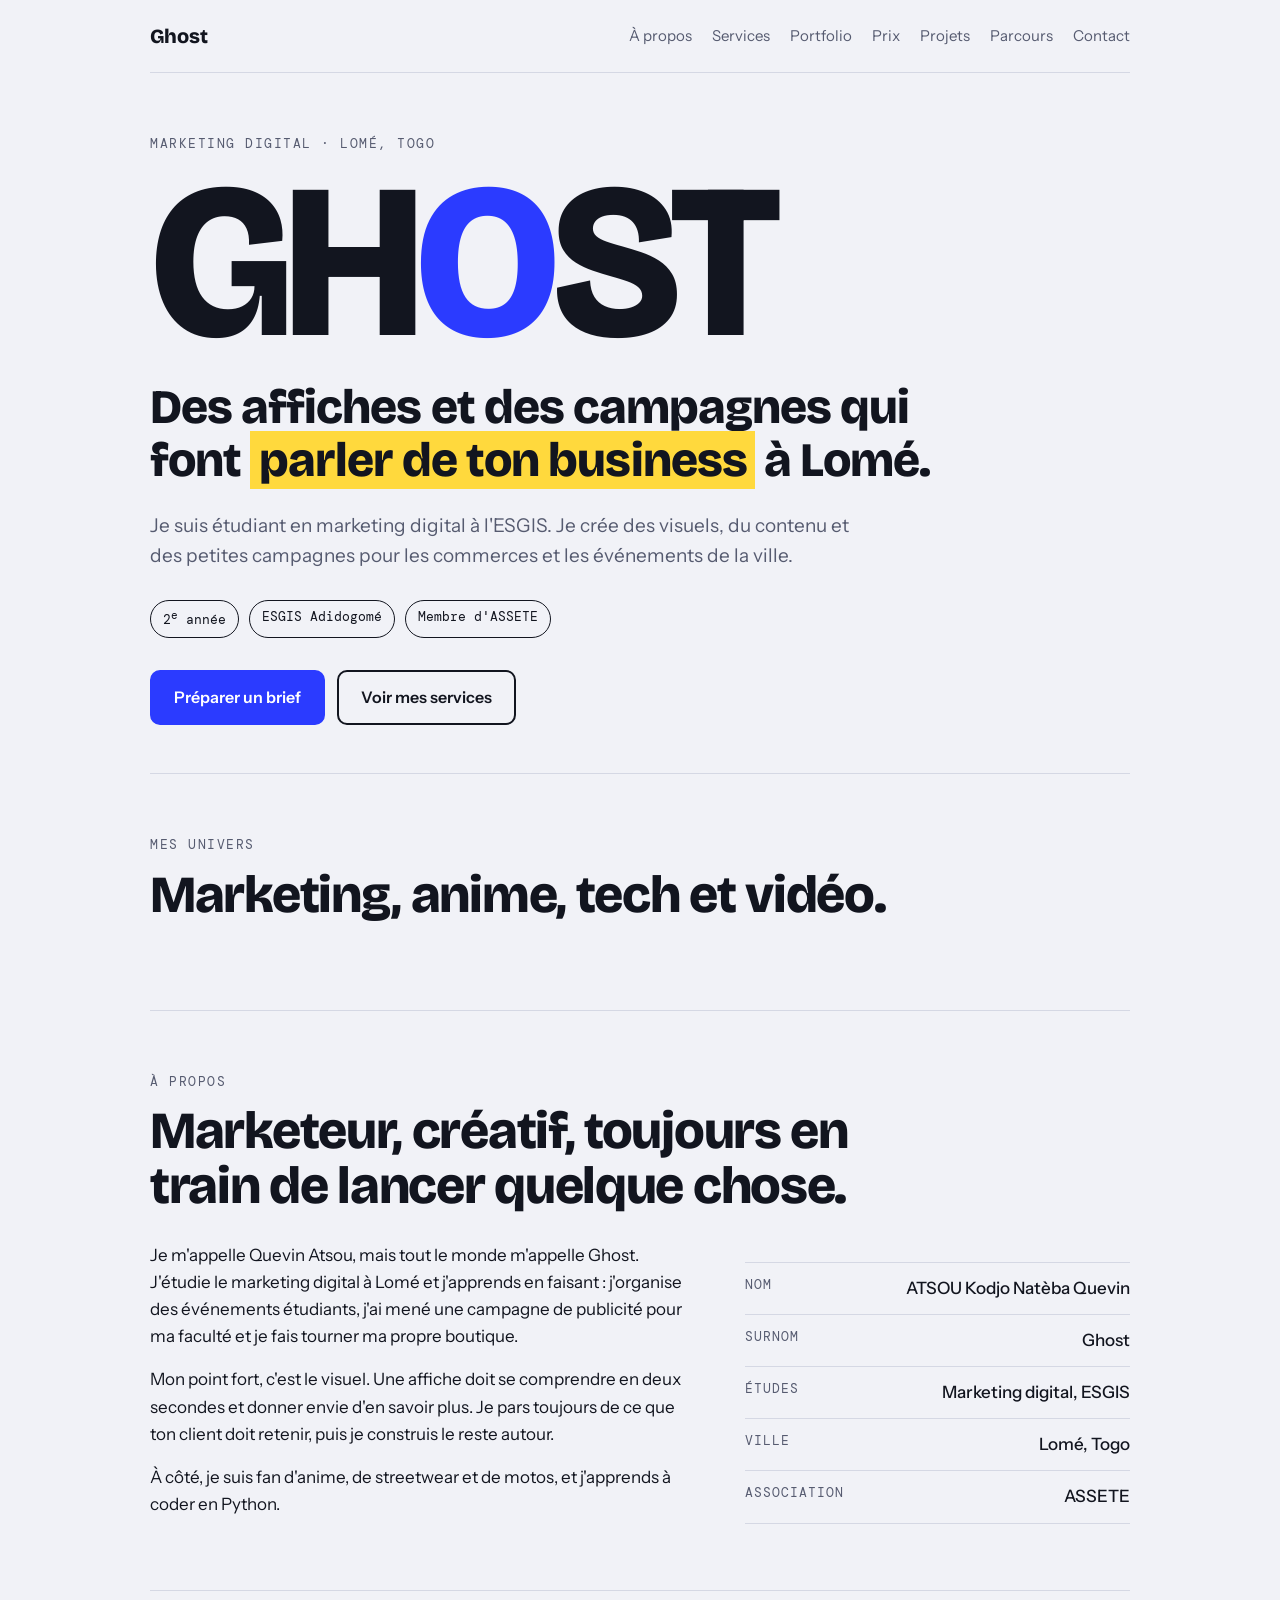
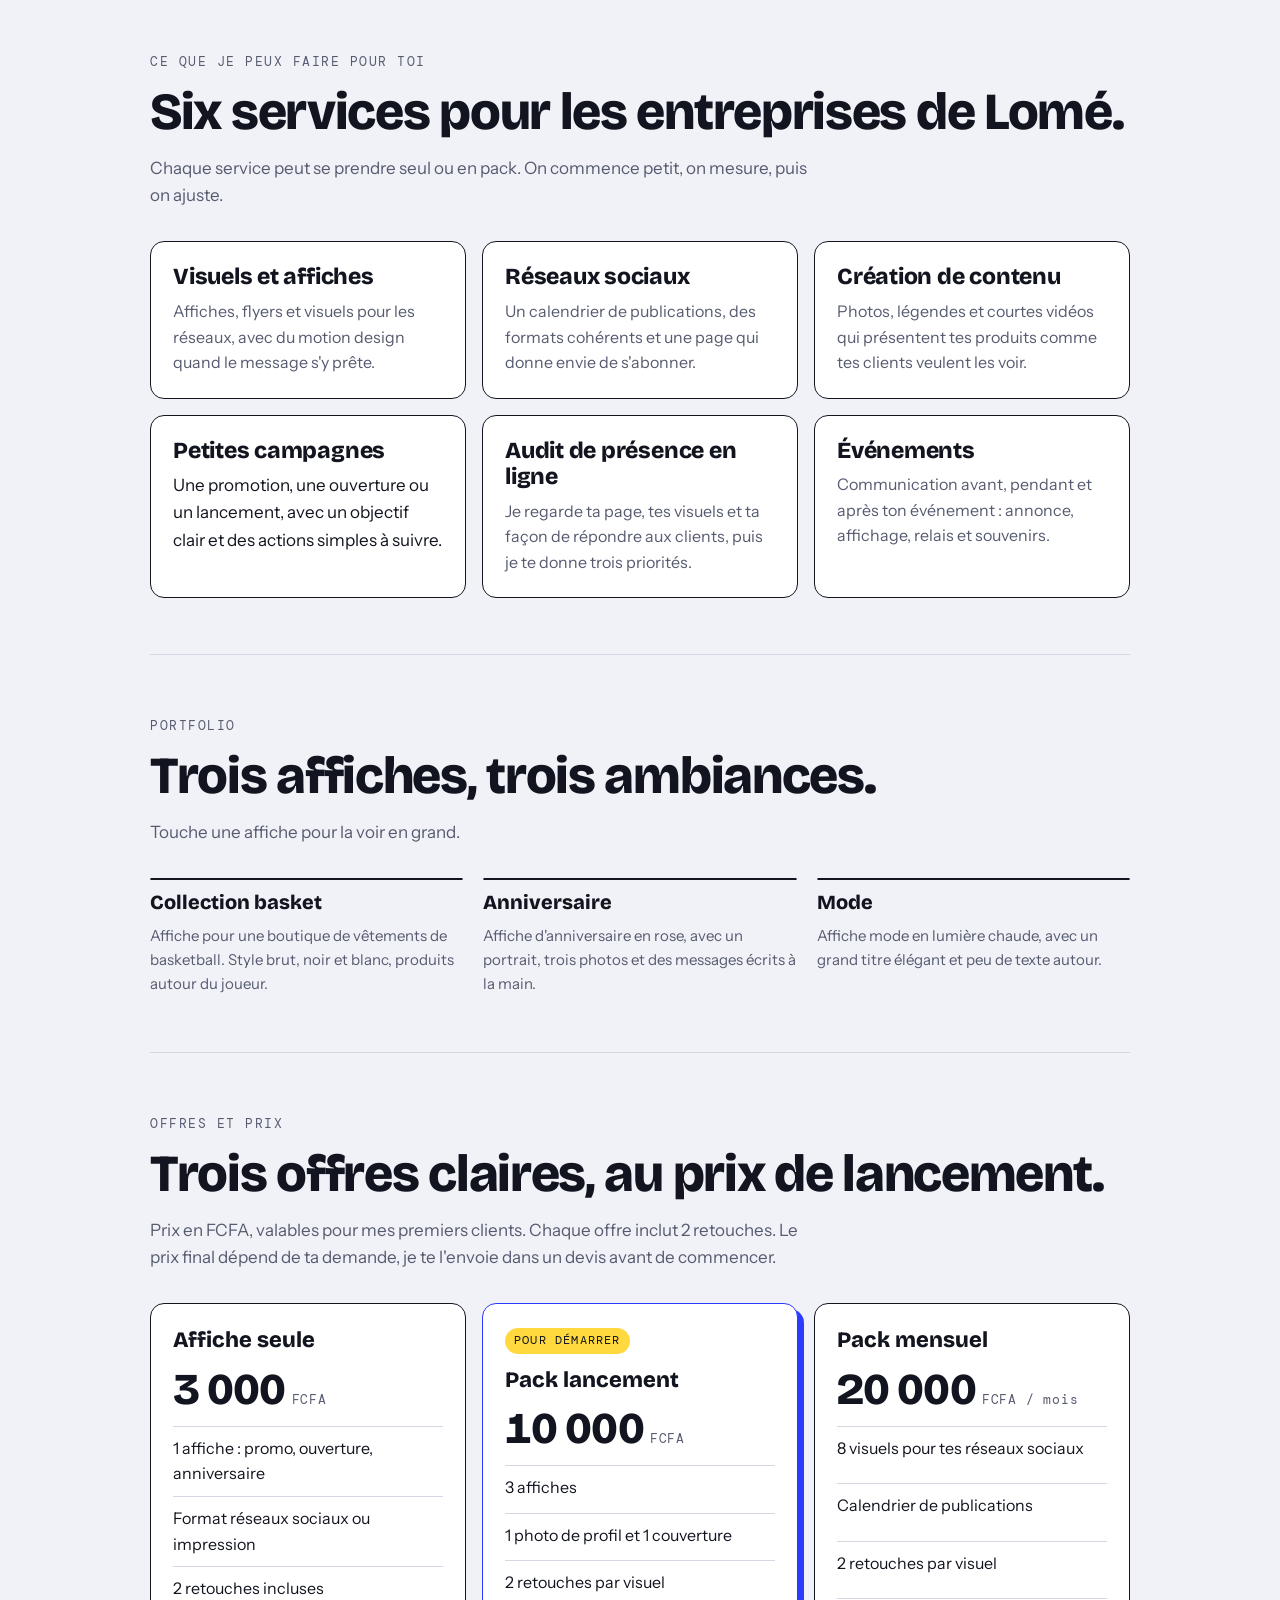
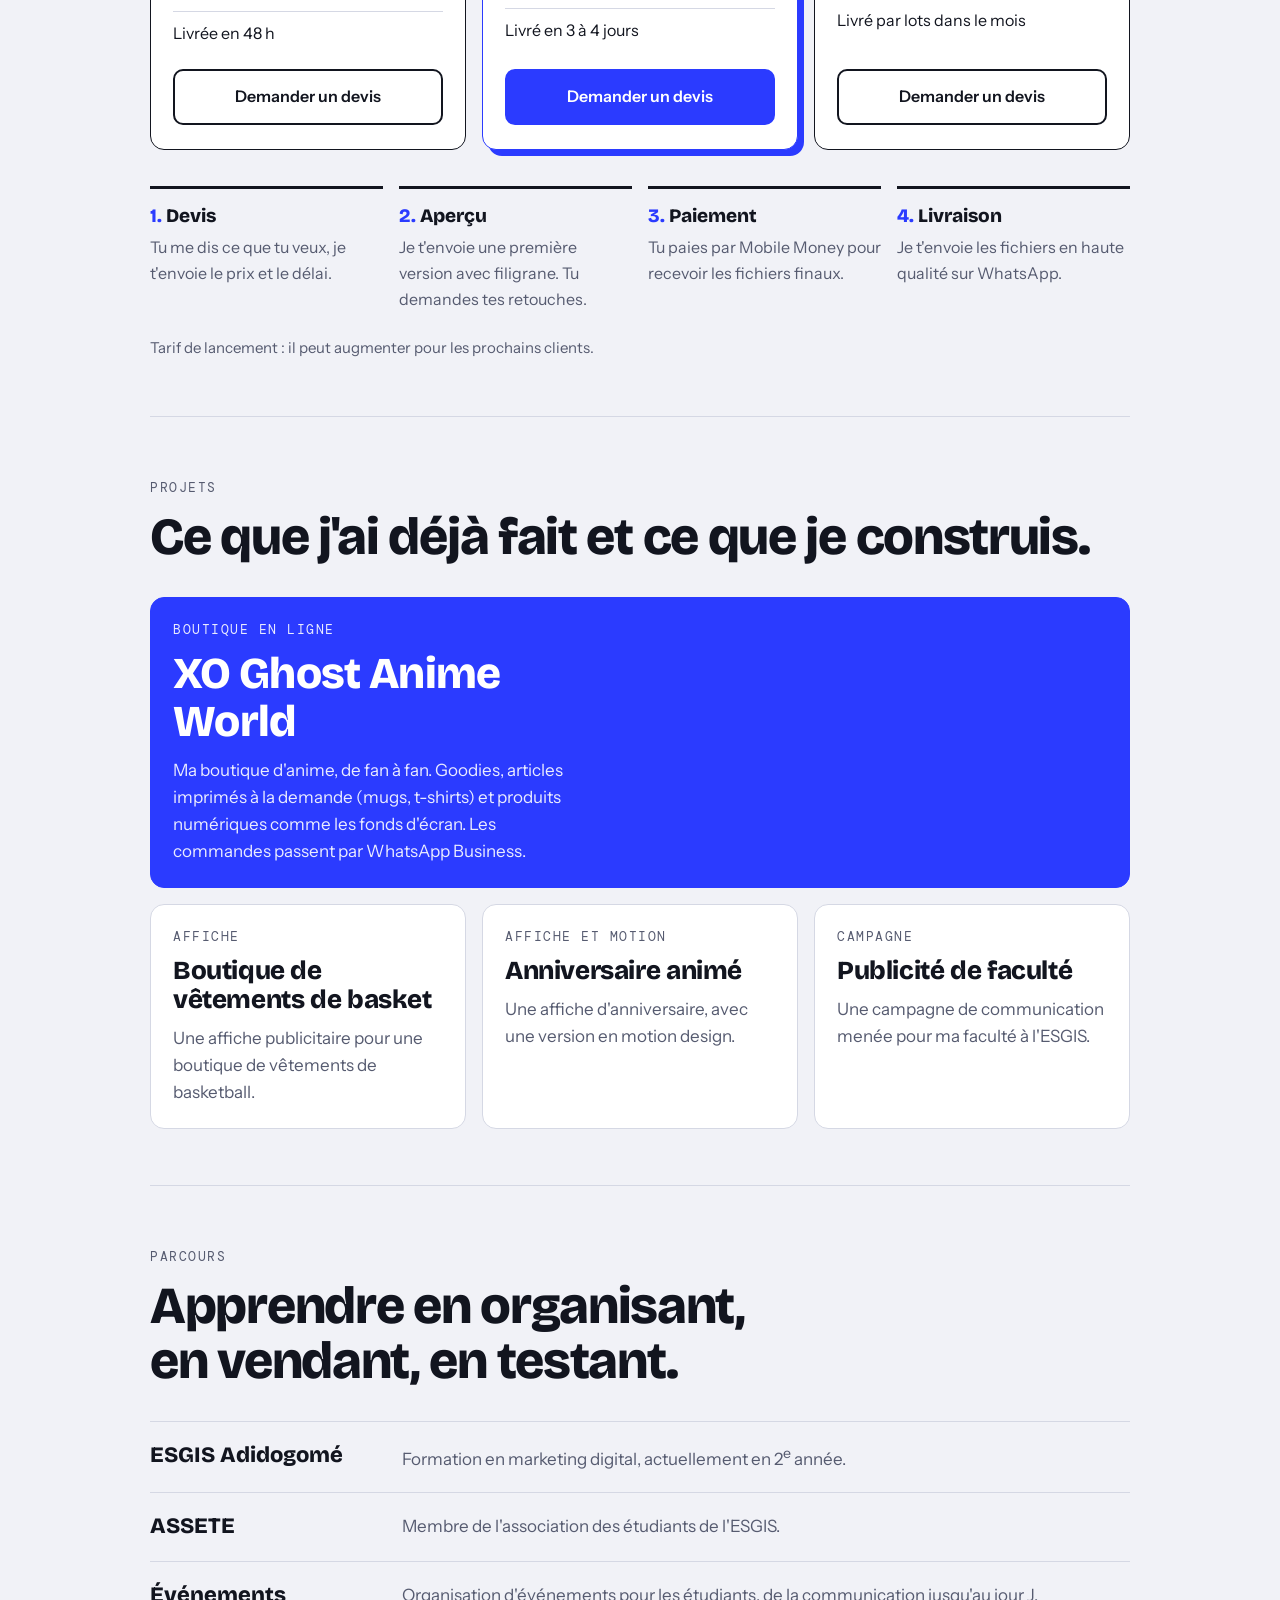
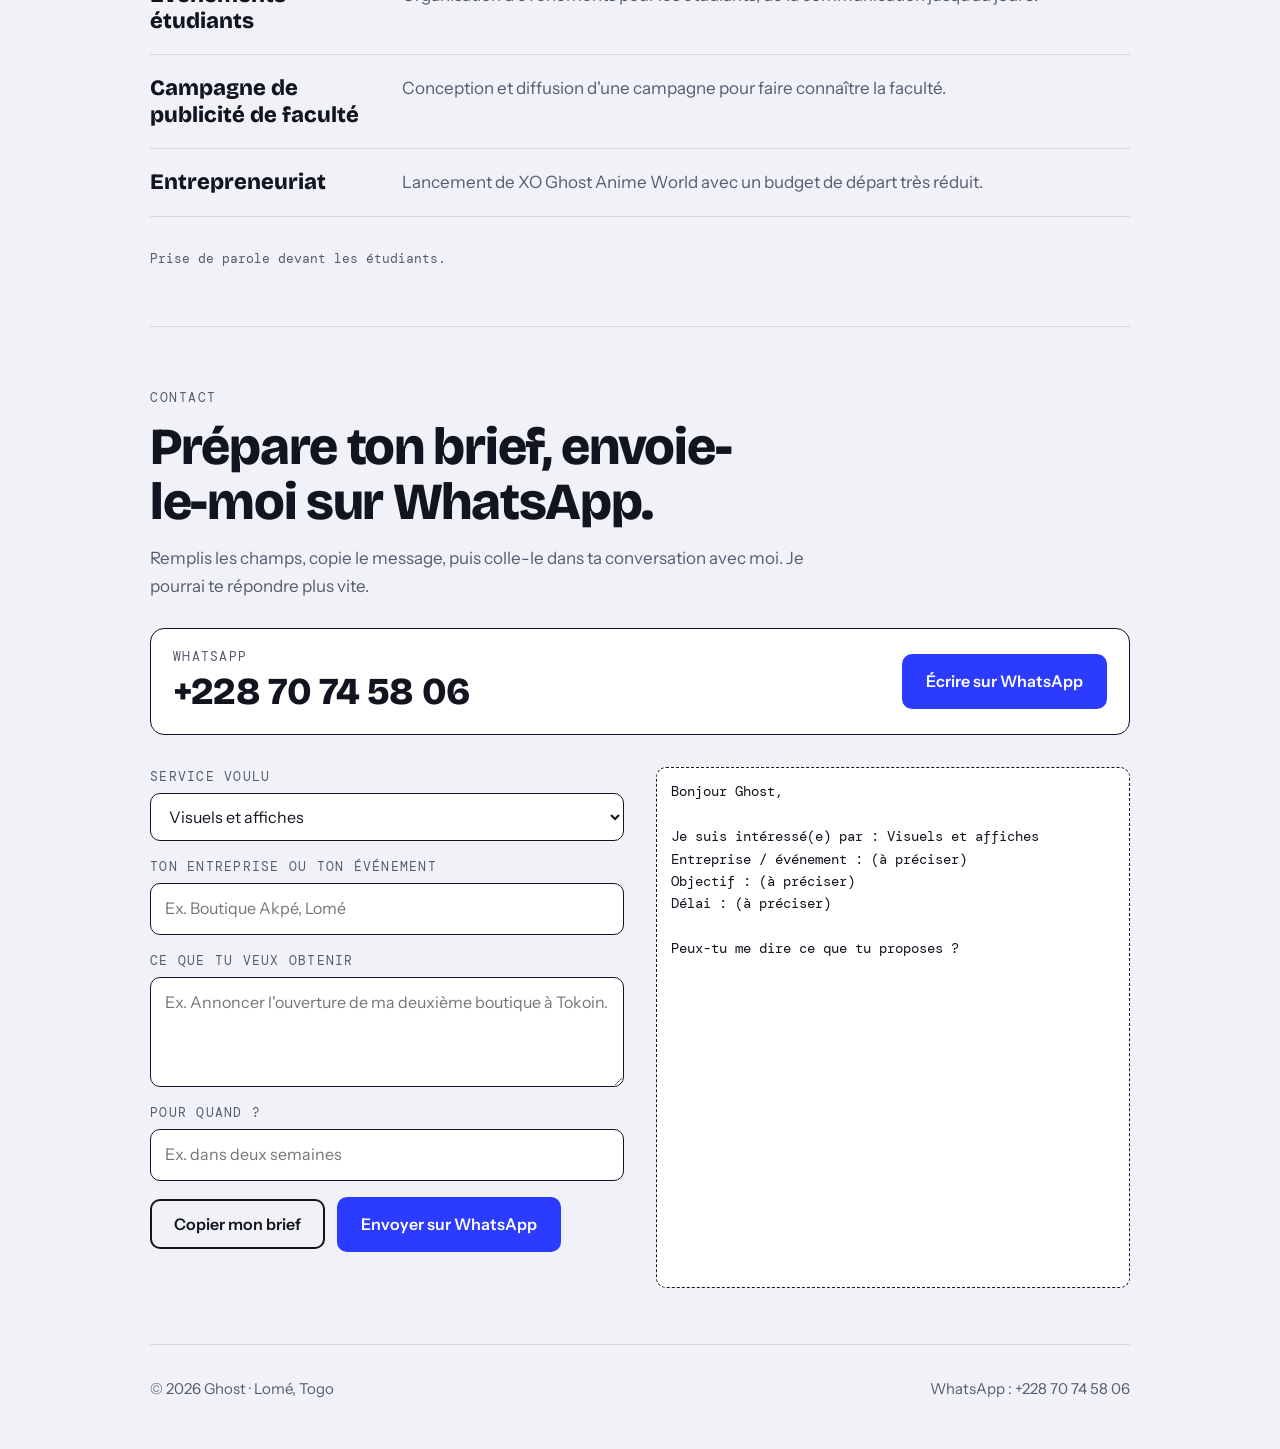
==== commit 1e1459e0: "Add new service articles to index.html" ====
--- a/index.html
+++ b/index.html
@@ -92,6 +92,18 @@
         </article>
         <article class="service">
           <h3>Petites campagnes</h3
+                                           <p>Une promotion, une ouverture ou un lancement, avec un objectif clair et des actions simples à suivre.</p>
+        </article>
+        <article class="service">
+          <h3>Audit de présence en ligne</h3>
+          <p>Je regarde ta page, tes visuels et ta façon de répondre aux clients, puis je te donne trois priorités.</p>
+        </article>
+        <article class="service">
+          <h3>Événements</h3>
+          <p>Communication avant, pendant et après ton événement : annonce, affichage, relais et souvenirs.</p>
+        </article>
+      </div>
+        </section>
                                      <section id="portfolio">
       <span class="label">Portfolio</span>
       <h2>Trois affiches, trois ambiances.</h2>
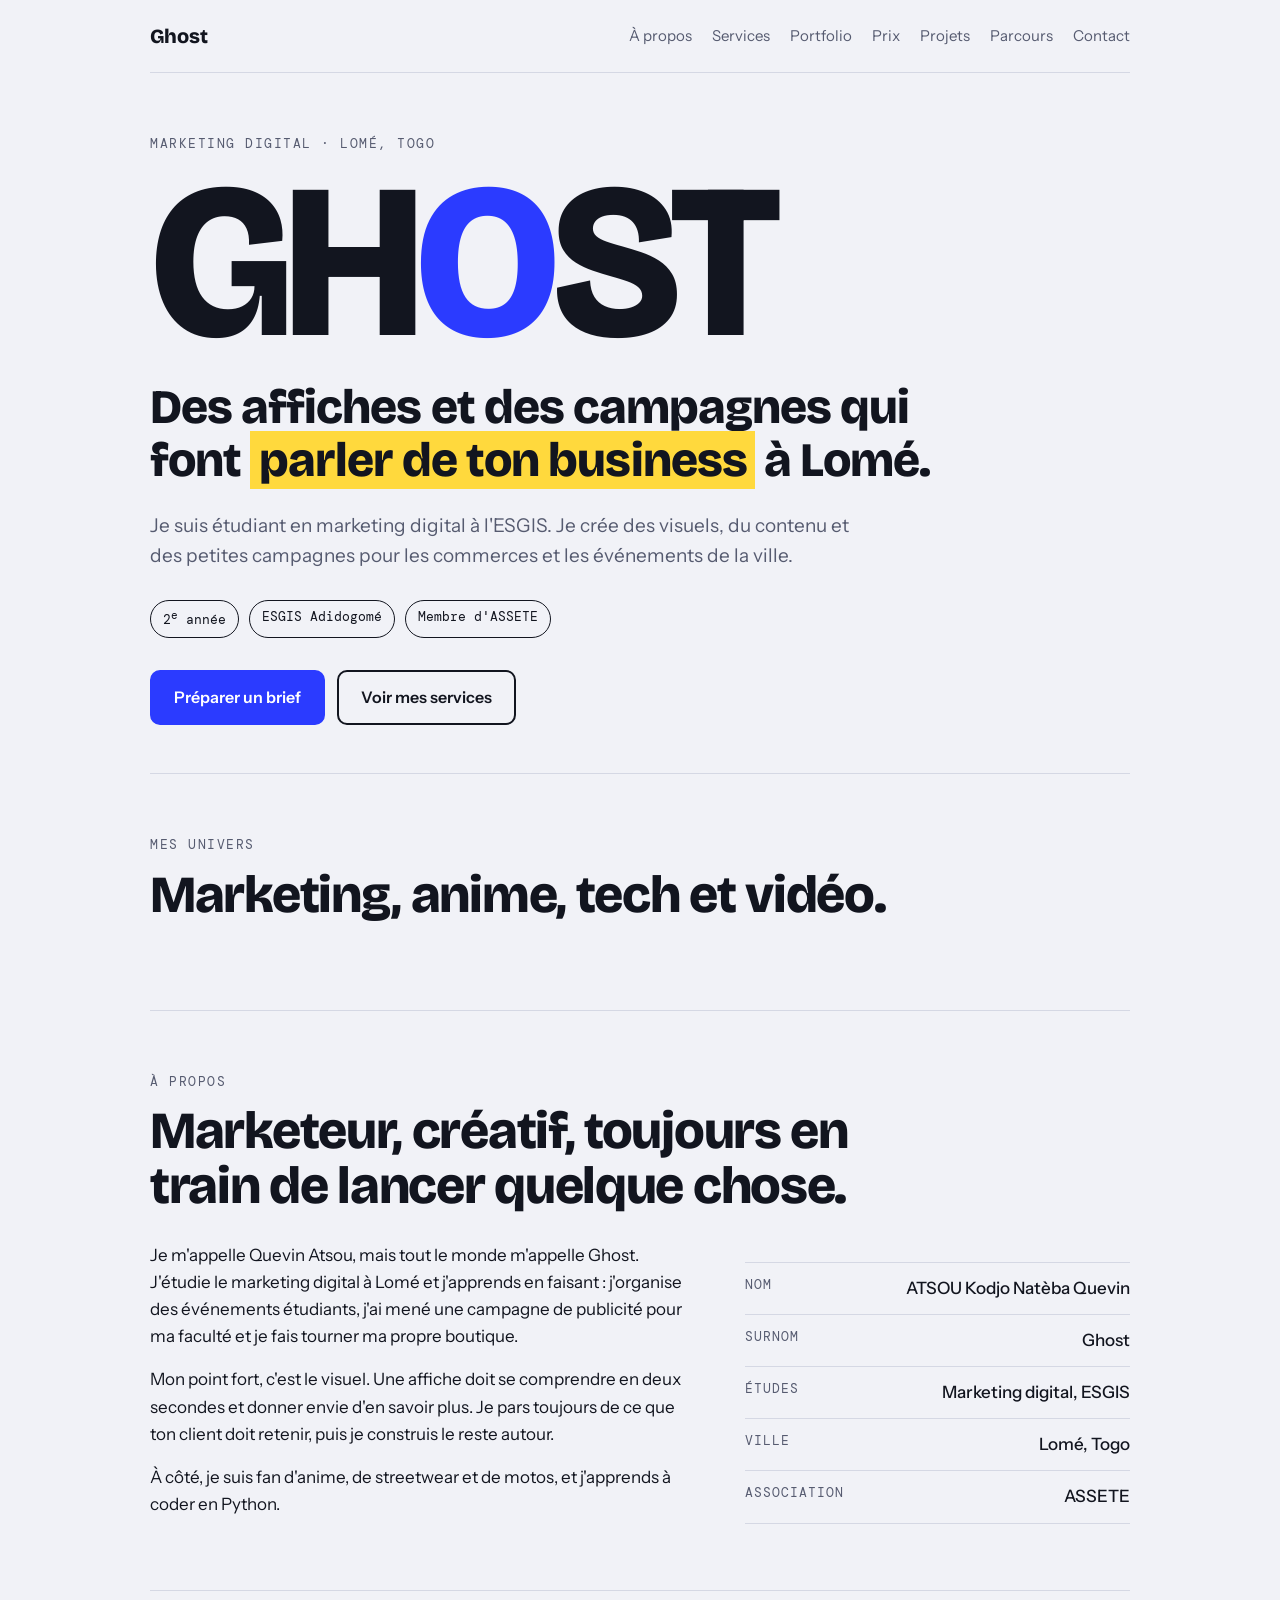
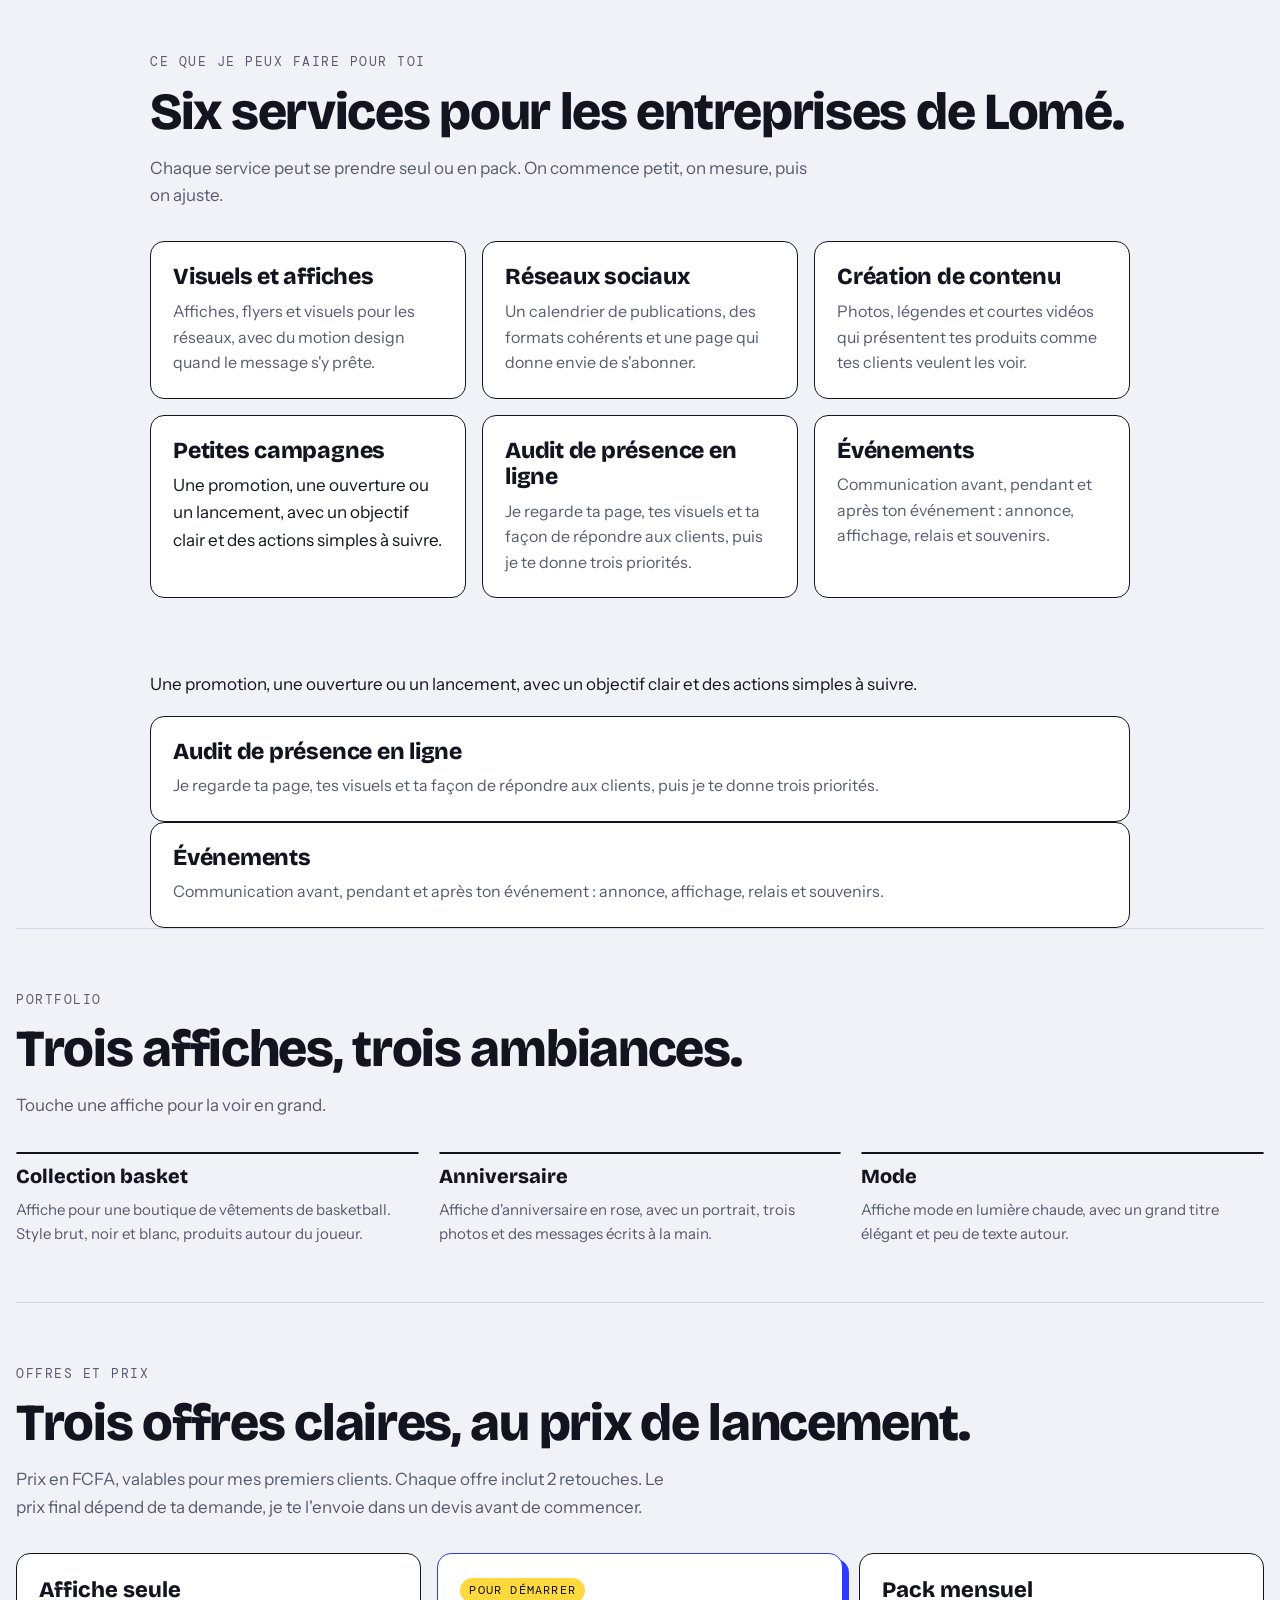
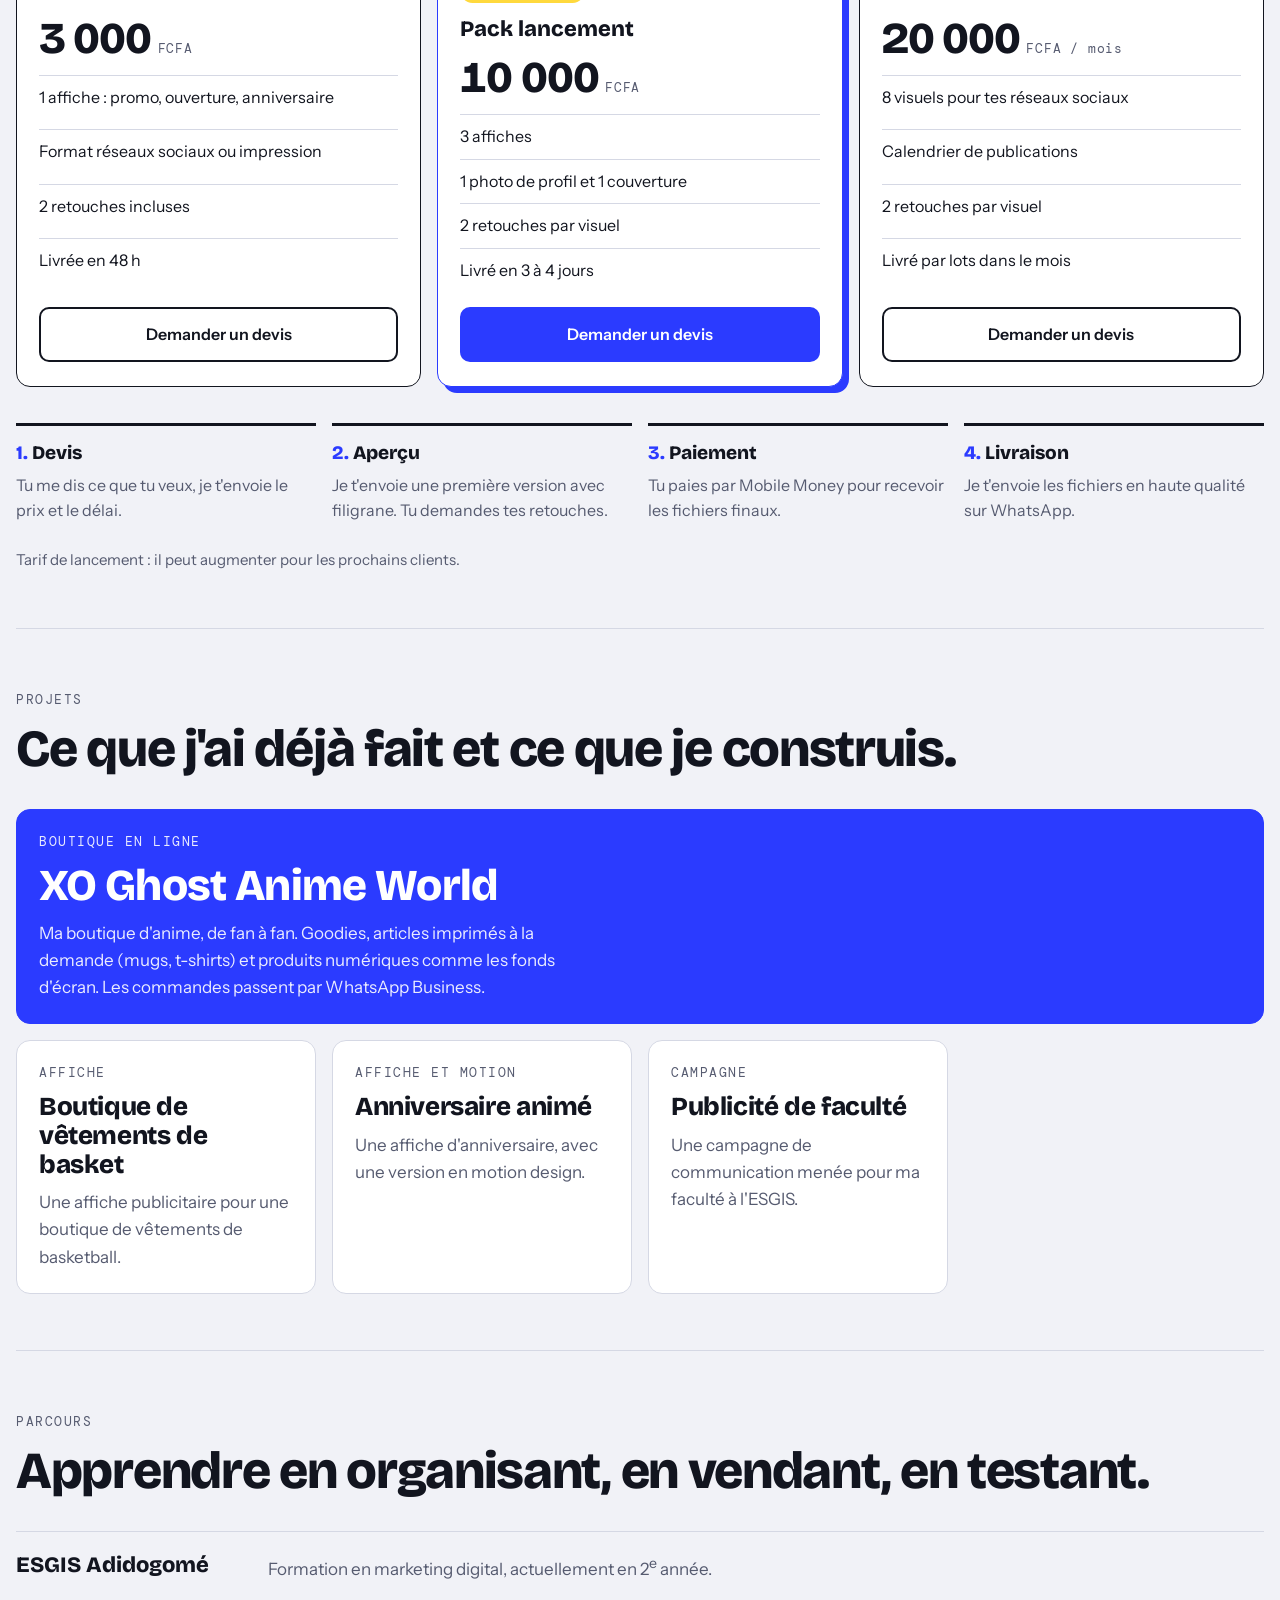
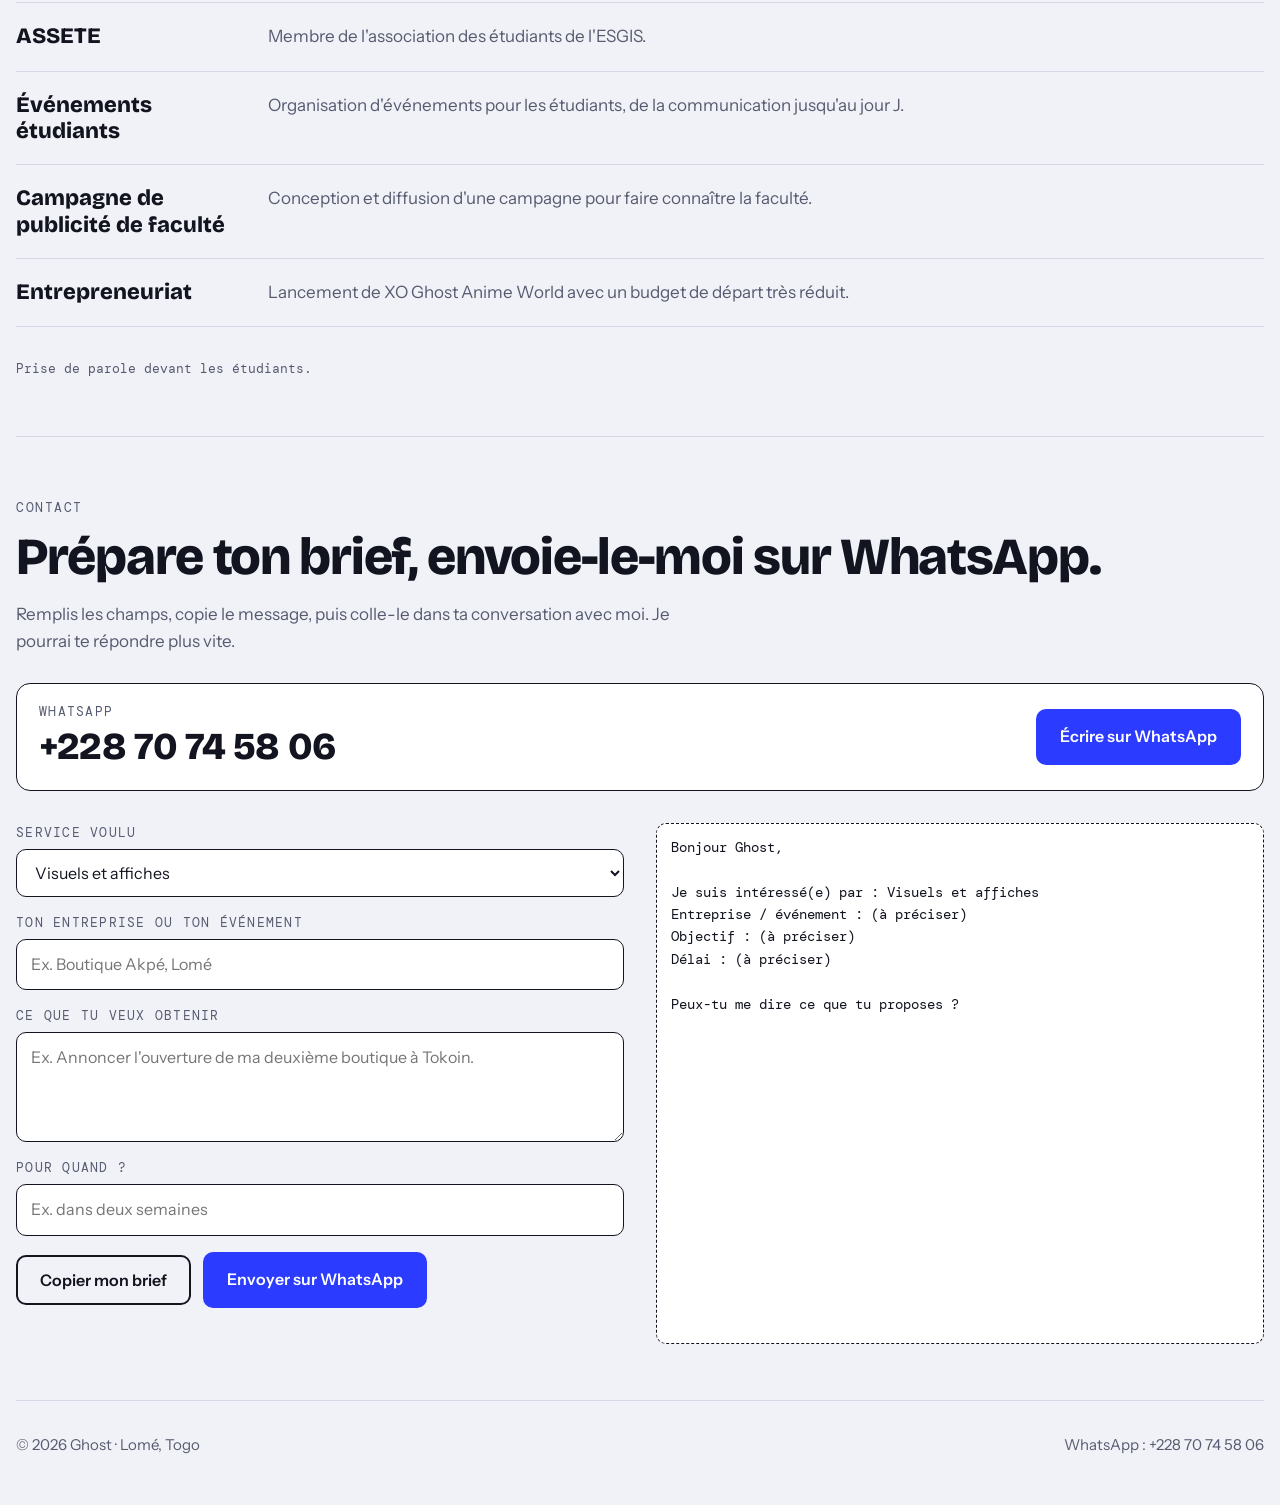
==== commit 02994ff0: "Add service descriptions and portfolio section" ====
--- a/index.html
+++ b/index.html
@@ -92,6 +92,18 @@
         </article>
         <article class="service">
           <h3>Petites campagnes</h3
+                                           <p>Une promotion, une ouverture ou un lancement, avec un objectif clair et des actions simples à suivre.</p>
+        </article>
+        <article class="service">
+          <h3>Audit de présence en ligne</h3>
+          <p>Je regarde ta page, tes visuels et ta façon de répondre aux clients, puis je te donne trois priorités.</p>
+        </article>
+        <article class="service">
+          <h3>Événements</h3>
+          <p>Communication avant, pendant et après ton événement : annonce, affichage, relais et souvenirs.</p>
+        </article>
+      </div>
+        </section>
                                            <p>Une promotion, une ouverture ou un lancement, avec un objectif clair et des actions simples à suivre.</p>
         </article>
         <article class="service">
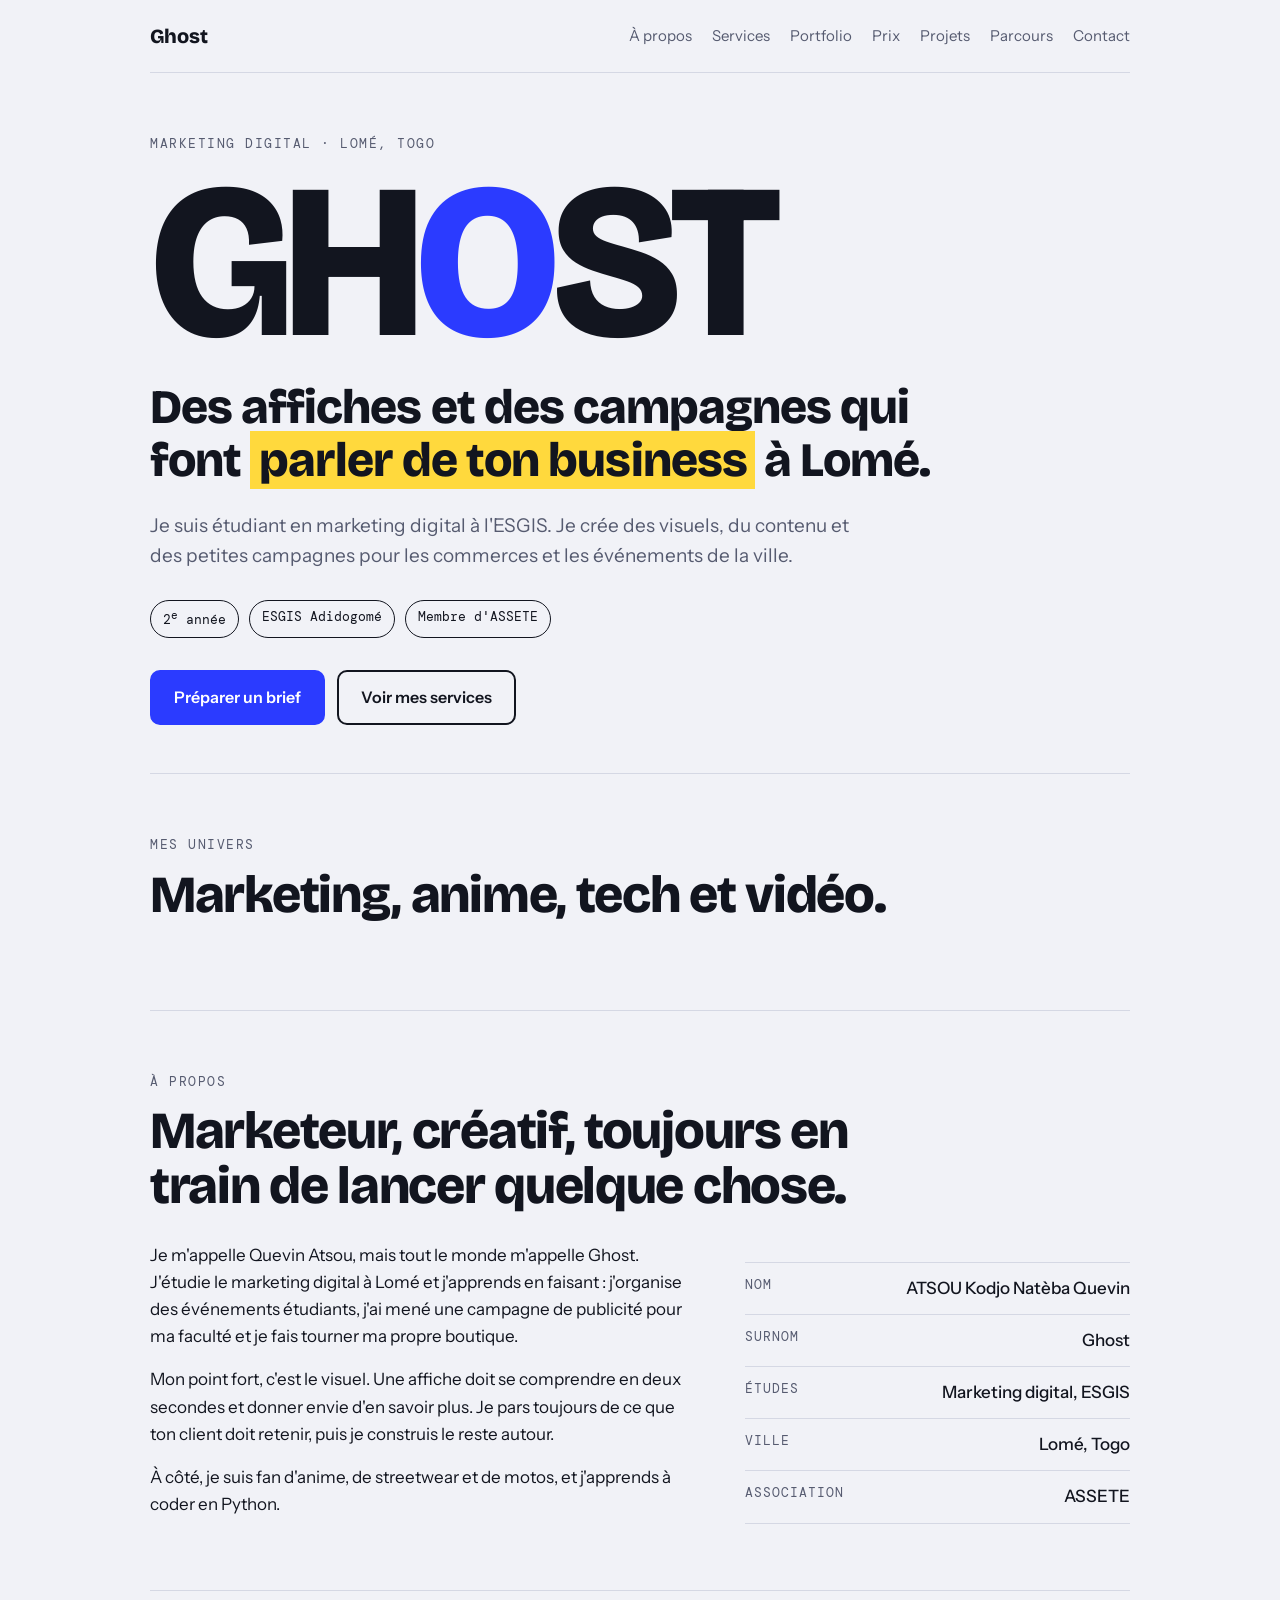
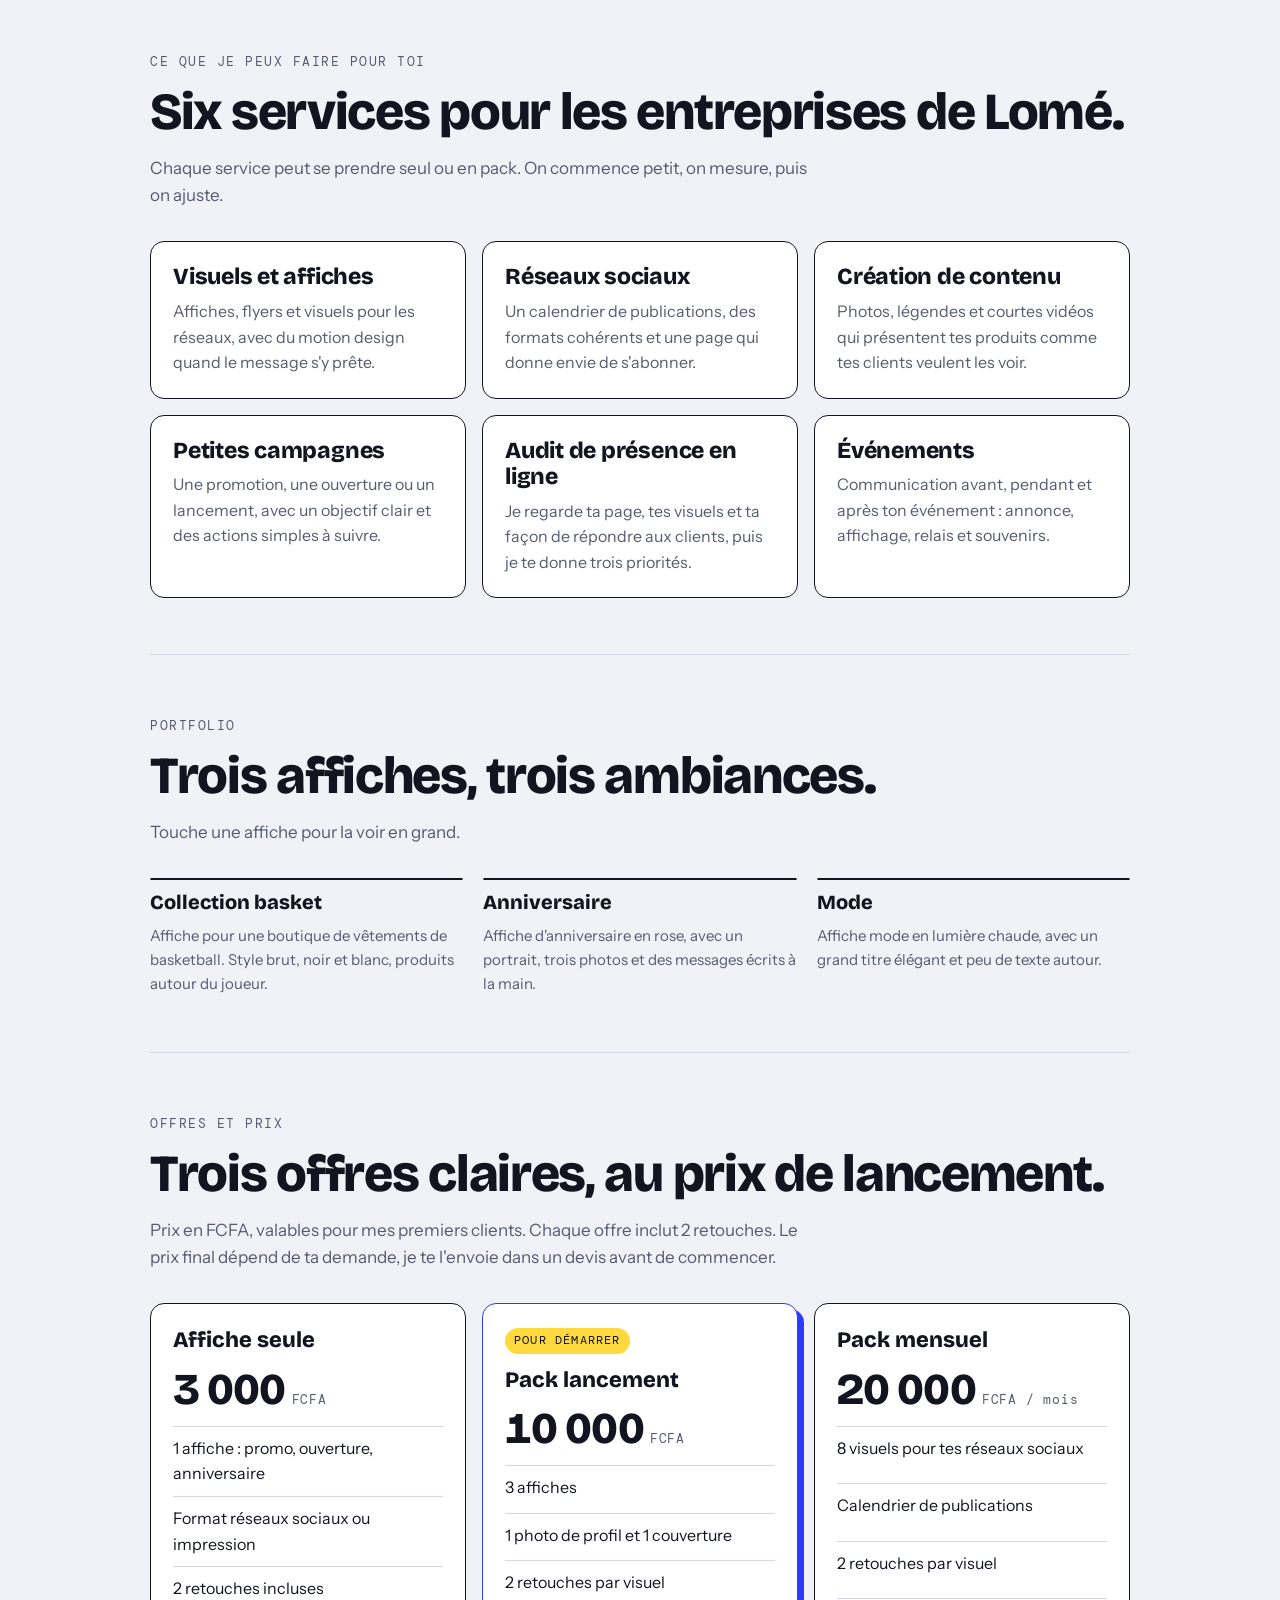
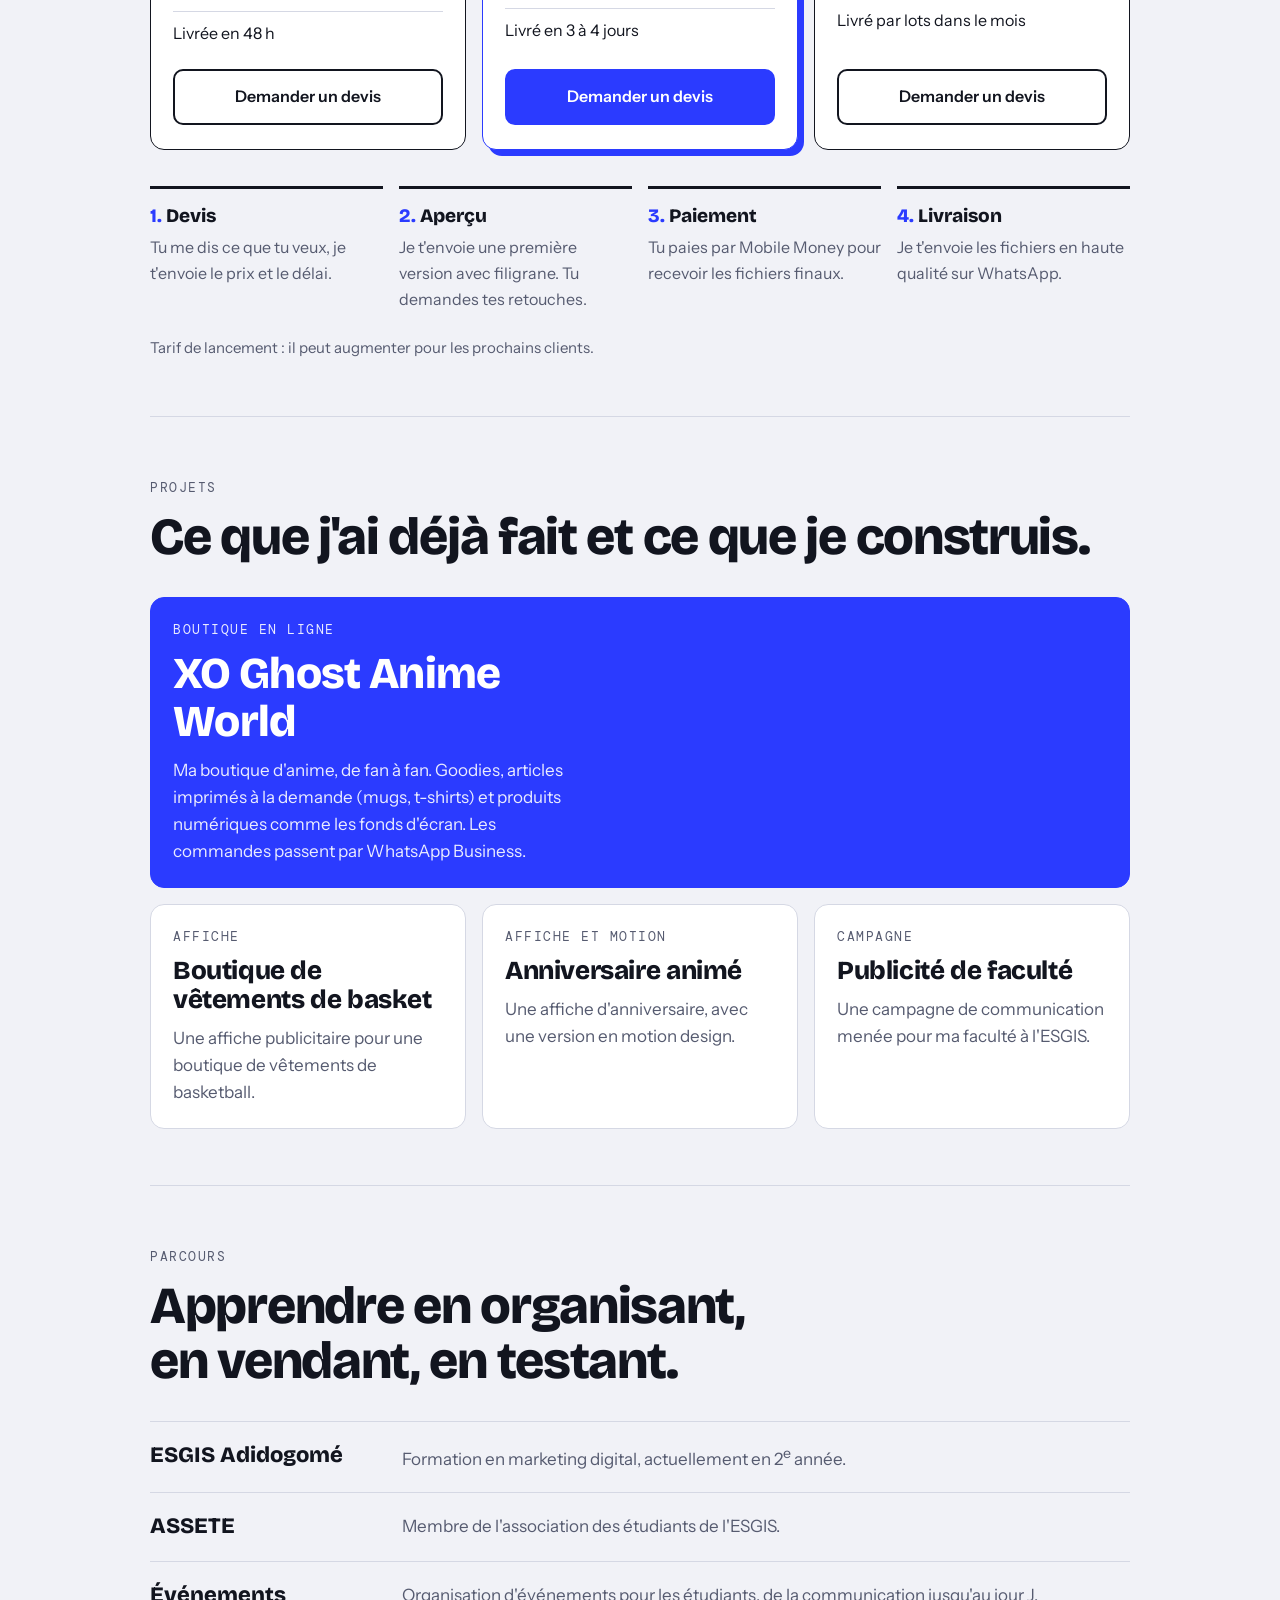
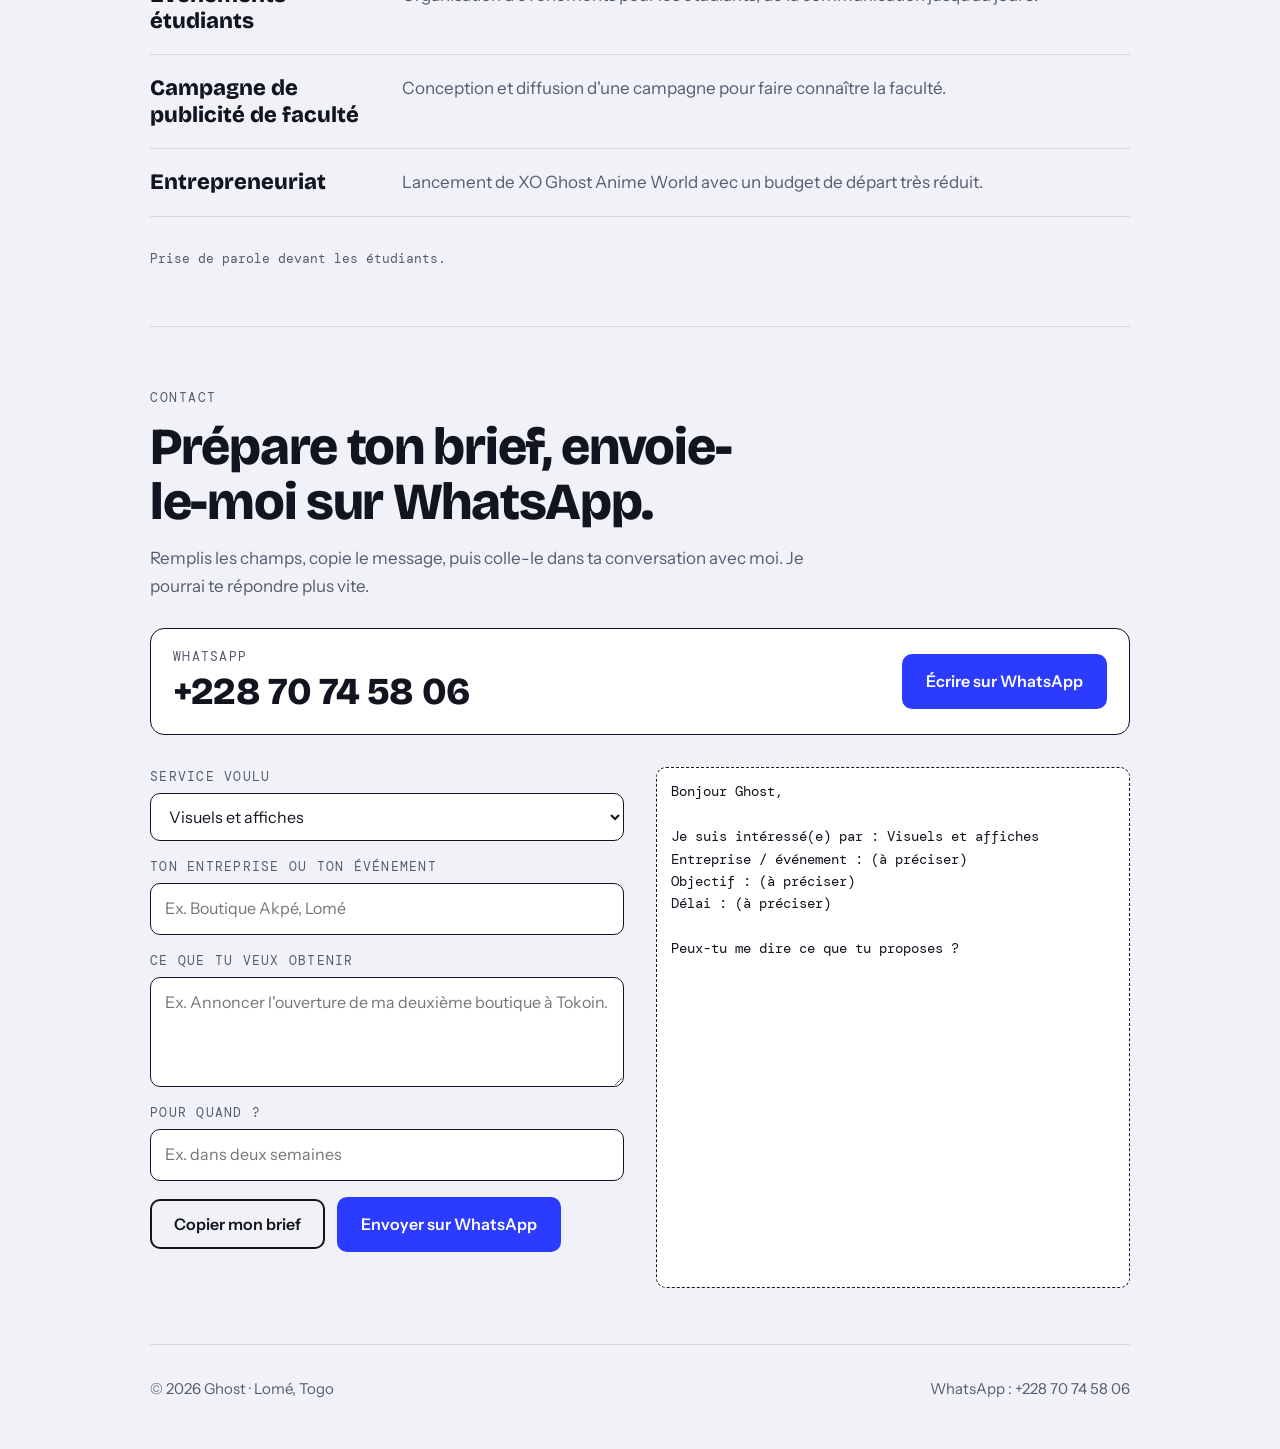
==== commit 0d903964: "Fix HTML structure and clean up content Corrected HTML tags and removed redundant content." ====
--- a/index.html
+++ b/index.html
@@ -91,19 +91,7 @@
           <p>Photos, légendes et courtes vidéos qui présentent tes produits comme tes clients veulent les voir.</p>
         </article>
         <article class="service">
-          <h3>Petites campagnes</h3
-                                           <p>Une promotion, une ouverture ou un lancement, avec un objectif clair et des actions simples à suivre.</p>
-        </article>
-        <article class="service">
-          <h3>Audit de présence en ligne</h3>
-          <p>Je regarde ta page, tes visuels et ta façon de répondre aux clients, puis je te donne trois priorités.</p>
-        </article>
-        <article class="service">
-          <h3>Événements</h3>
-          <p>Communication avant, pendant et après ton événement : annonce, affichage, relais et souvenirs.</p>
-        </article>
-      </div>
-        </section>
+          <h3>Petites campagnes</h3>
                                            <p>Une promotion, une ouverture ou un lancement, avec un objectif clair et des actions simples à suivre.</p>
         </article>
         <article class="service">
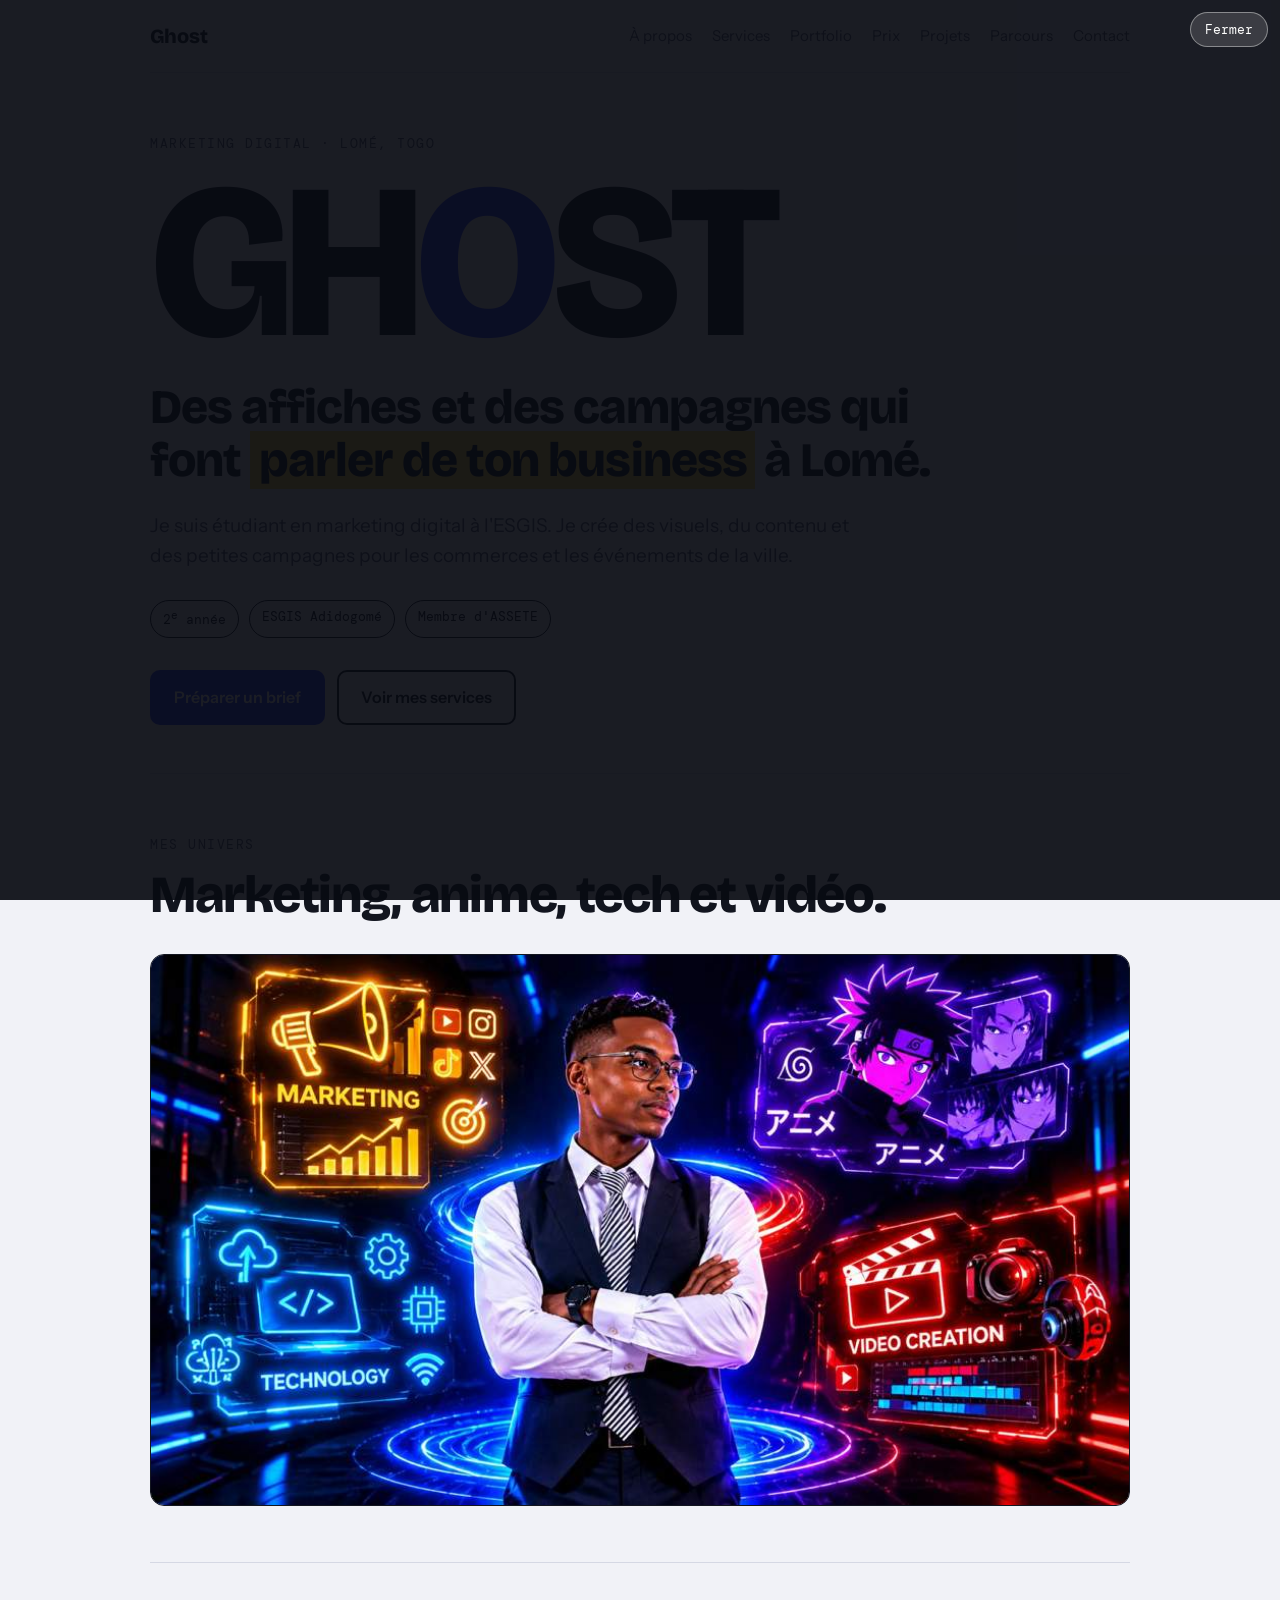
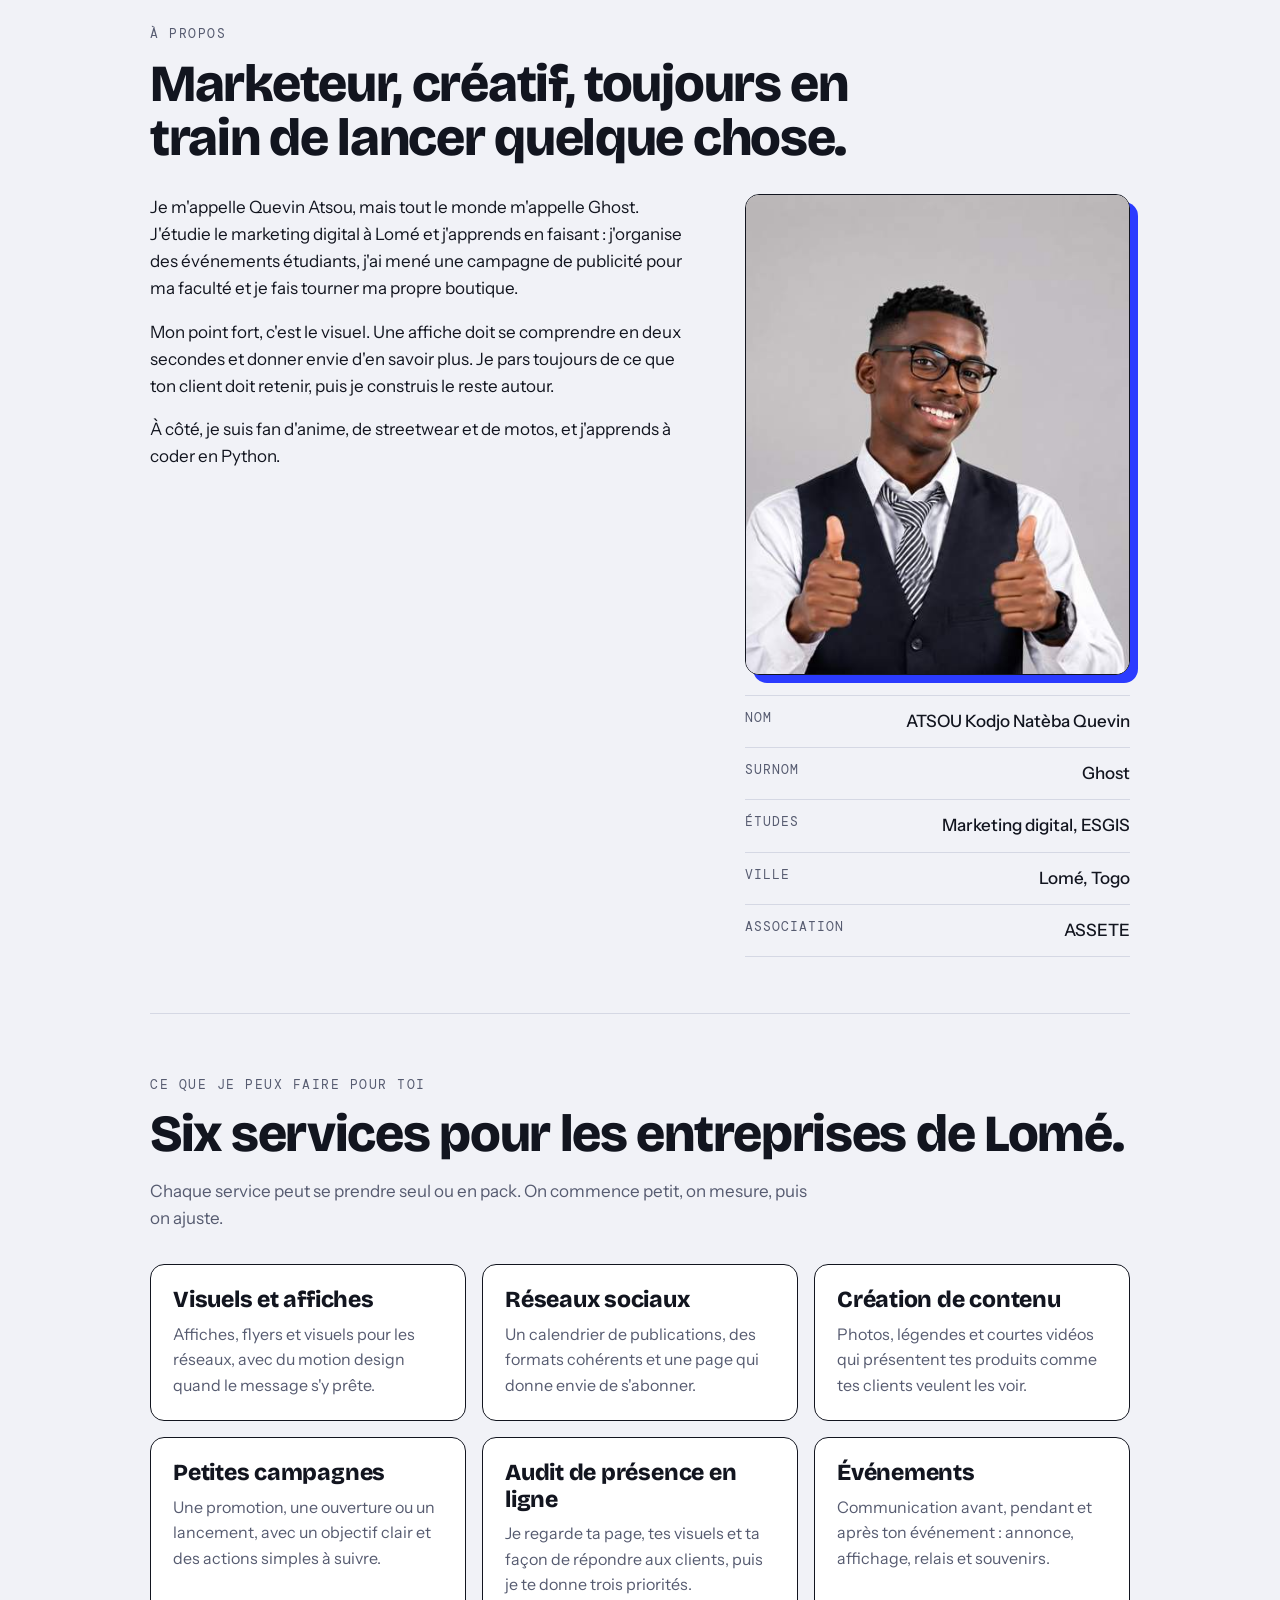
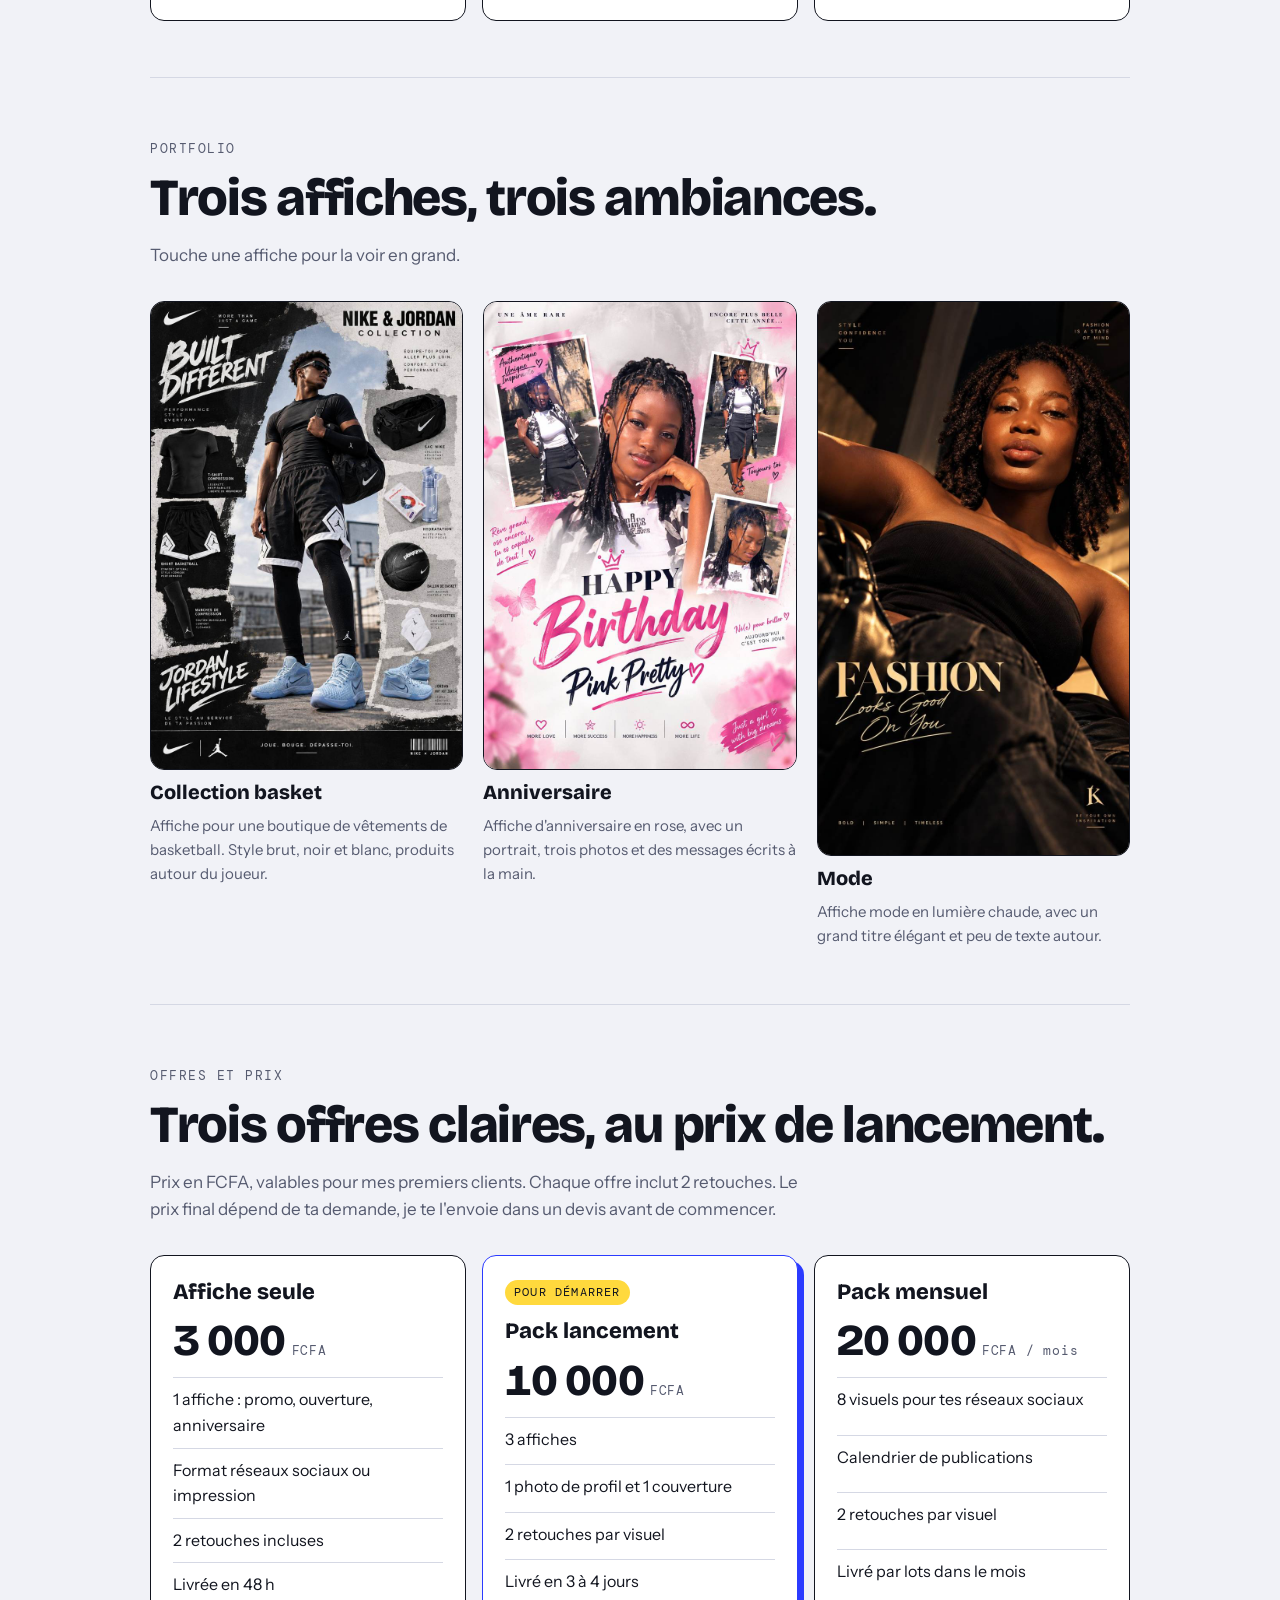
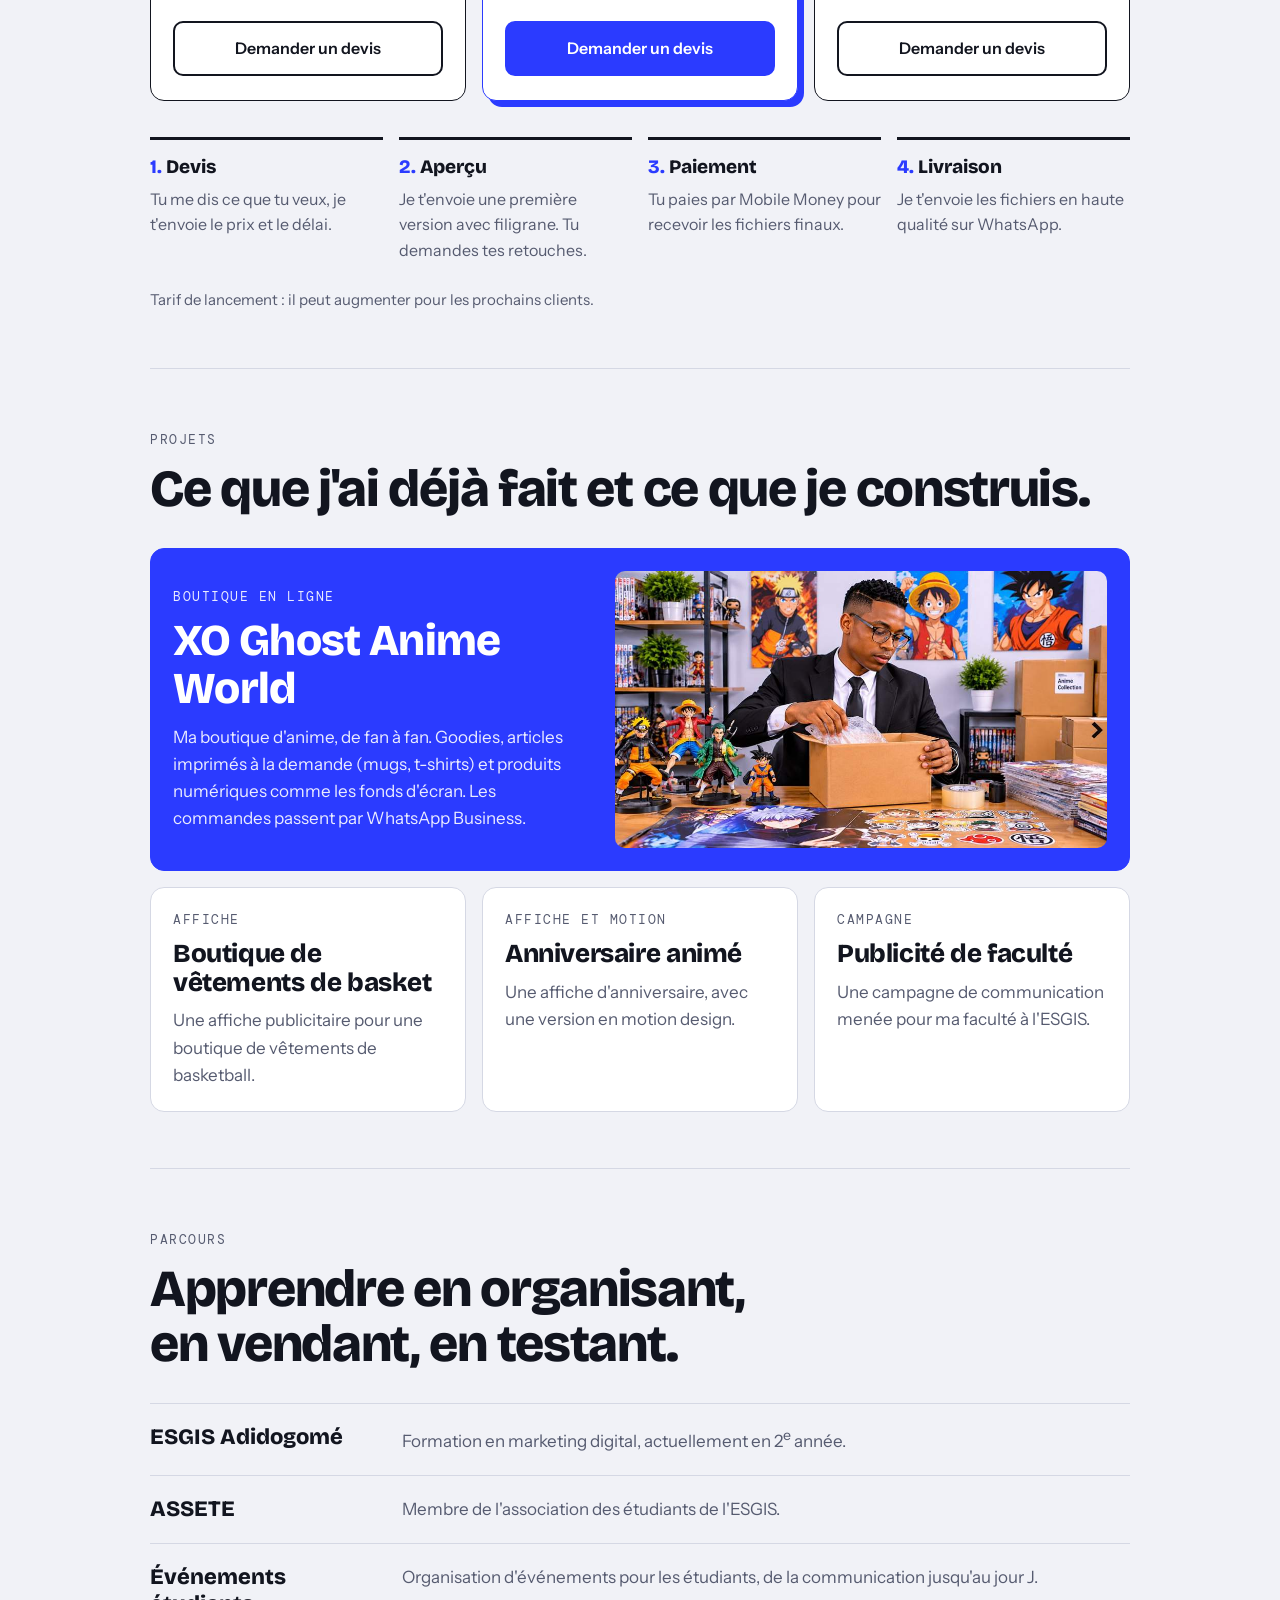
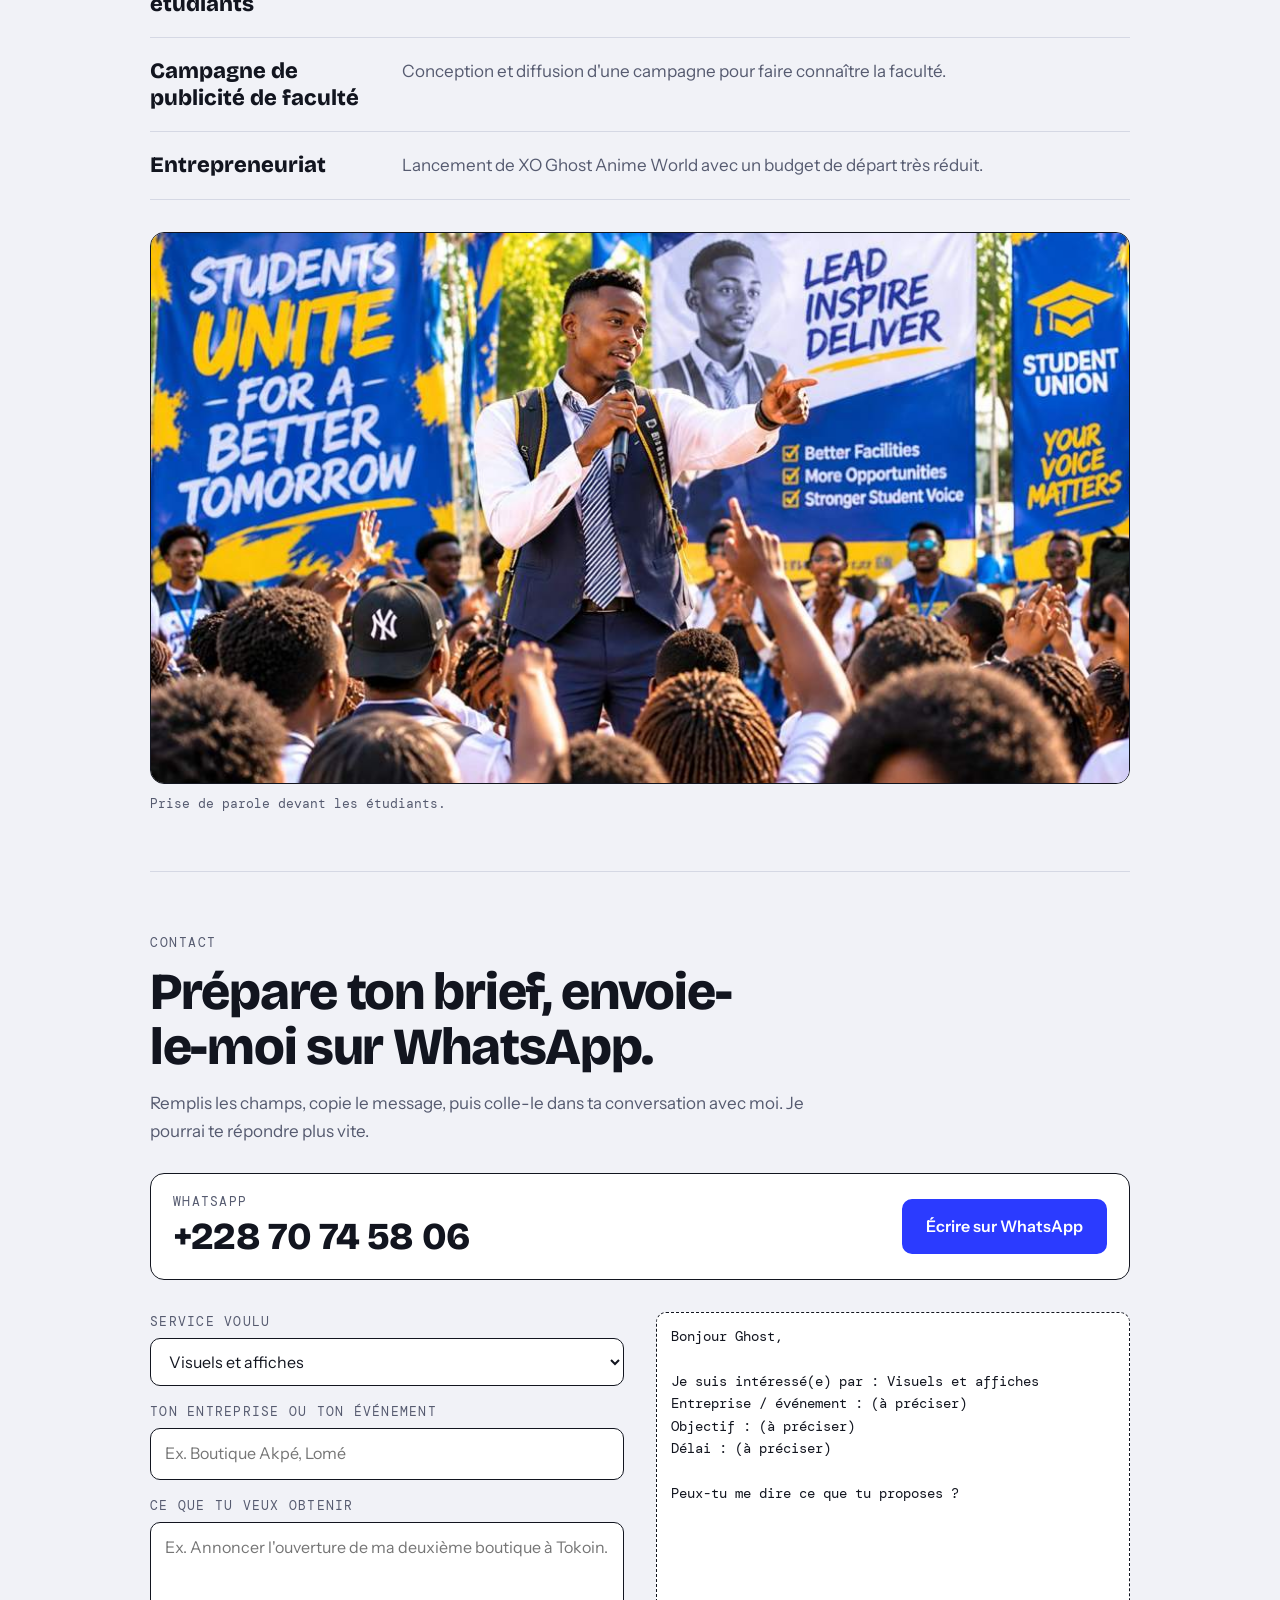
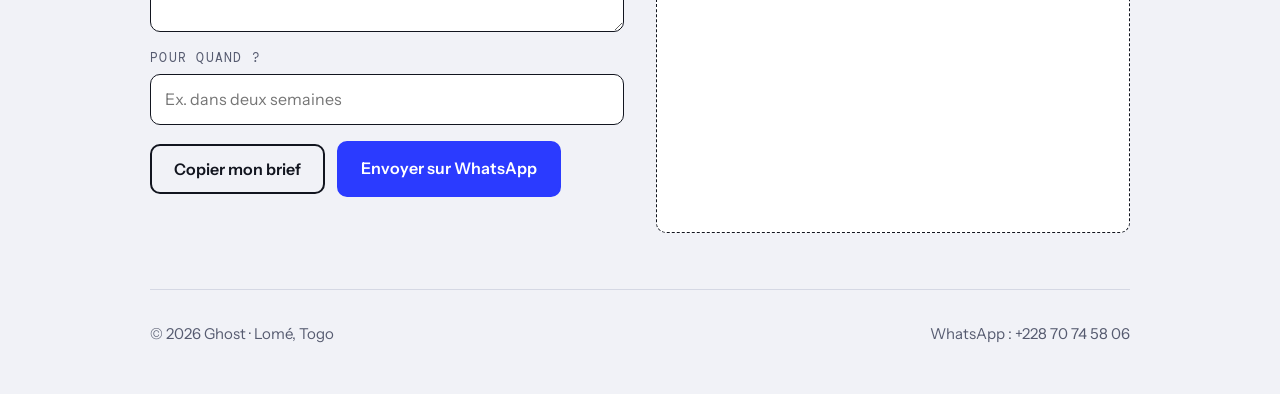
==== commit f202375f: "Remove onerror attribute from lightbox image" ====
--- a/index.html
+++ b/index.html
@@ -292,7 +292,7 @@
 
 <div class="lightbox" id="lightbox" role="dialog" aria-modal="true" aria-label="Affiche en grand" hidden>
   <button type="button" class="close" id="lbClose">Fermer</button>
-  <img id="lbImg" alt="" onerror="this.style.display='none'">
+  <img id="lbImg" alt="">
 </div>
 
 <script src="app.js"></script>
--- a/style.css
+++ b/style.css
@@ -1,4 +1,4 @@
-[hidden]{display:none!important}
+u[hidden]{display:none!important}
 body{margin:0}
 img{max-width:100%}
 /* Concept : une affiche qu'on lit de haut en bas. Gros titre typographique, surligneur jaune, bleu cobalt comme encre d'imprimerie. */
@@ -239,3 +239,18 @@
 .wa-link { margin-top: 12px; display: inline-block; }
 
 footer { padding-top: 32px; border-top: 1px solid var(--line); display: flex; flex-wrap: wrap; justify-content: space-between; gap: 12px; color: var(--muted); font-size: 15px; }
+/* Animations */
+@keyframes up { from { opacity: 0; transform: translateY(18px); } to { opacity: 1; transform: none; } }
+.hero .label, .hero h1, .hero .role, .hero p.lead, .hero .chips, .hero .cta-row { animation: up .7s ease both; }
+.hero h1 { animation-delay: .1s; }
+.hero .role { animation-delay: .2s; }
+.hero p.lead { animation-delay: .3s; }
+.hero .chips { animation-delay: .4s; }
+.hero .cta-row { animation-delay: .5s; }
+.service, .offer, .project, .poster { transition: transform .2s ease; }
+.service:hover, .offer:hover, .project:hover, .poster:hover { transform: translateY(-4px); }
+@media (prefers-reduced-motion: reduce) {
+  .hero * { animation: none !important; }
+  .service, .offer, .project, .poster { transition: none; }
+  .service:hover, .offer:hover, .project:hover, .poster:hover { transform: none; }
+}
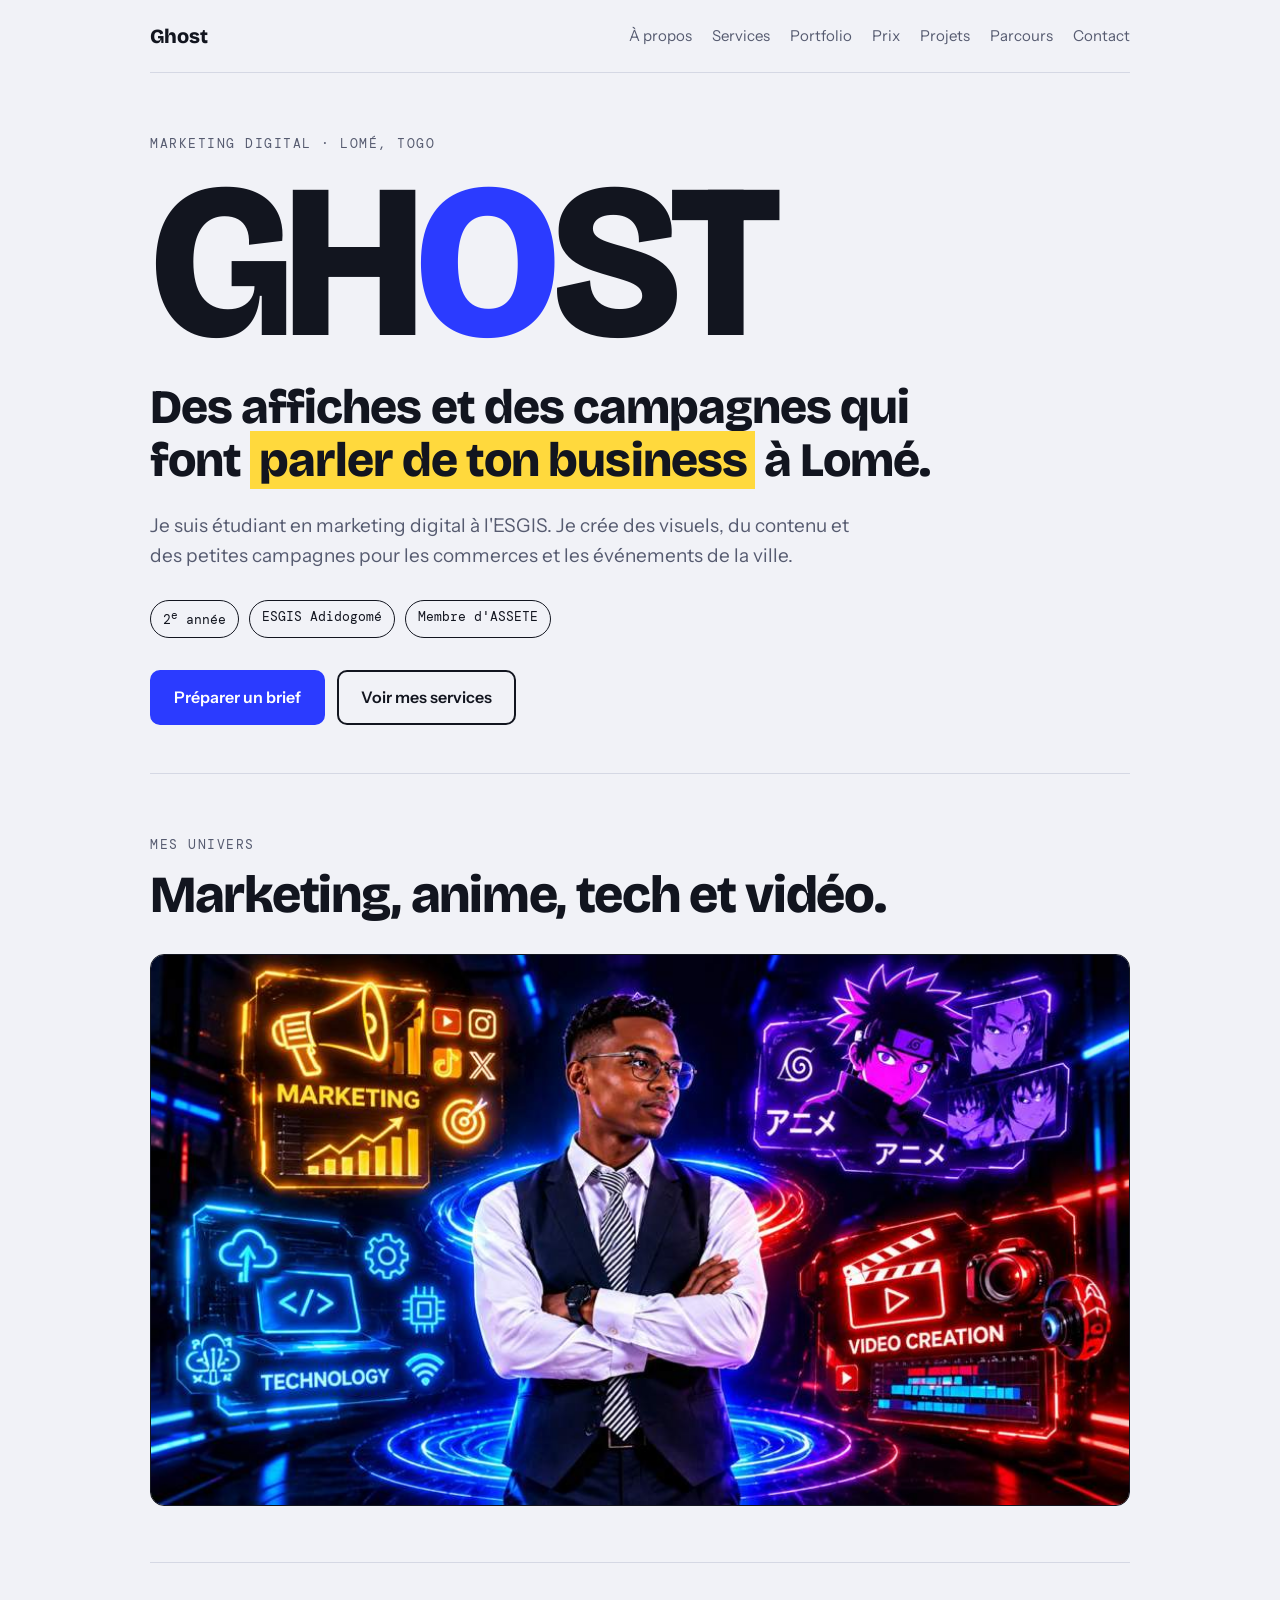
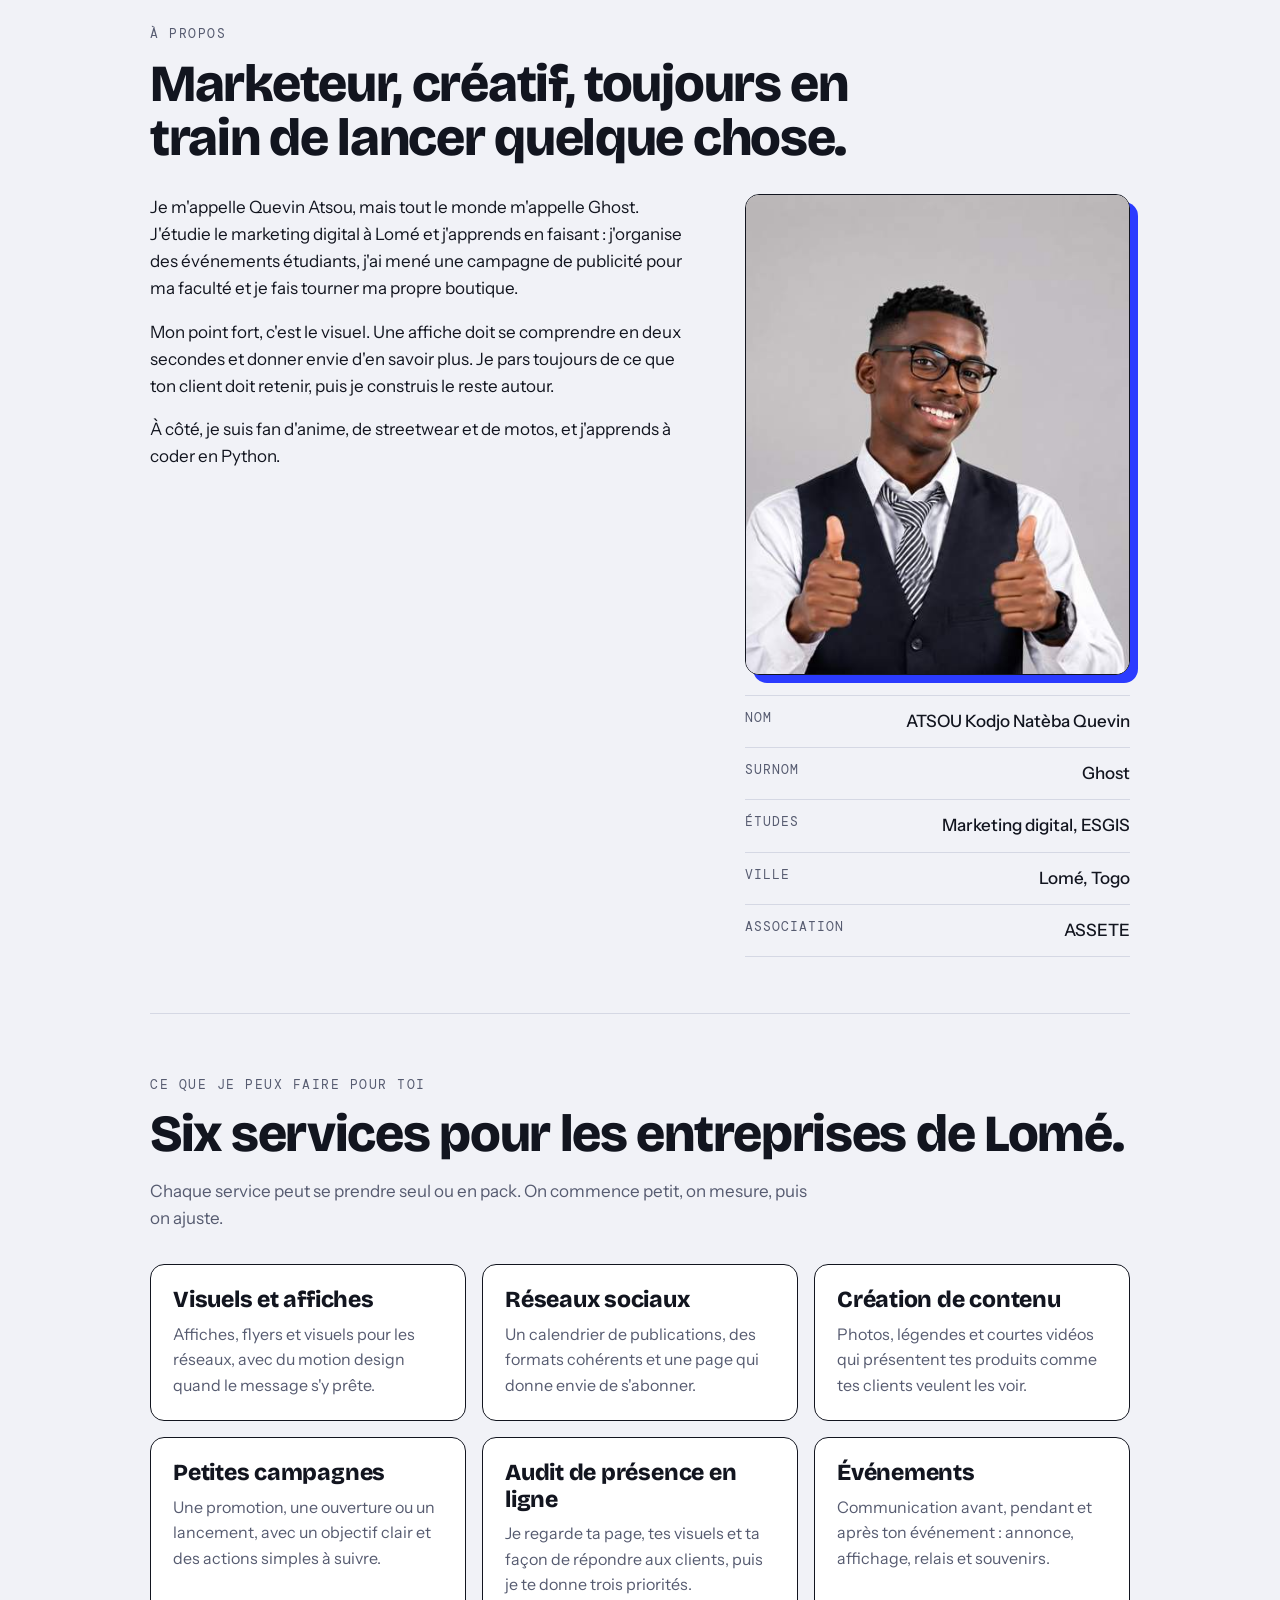
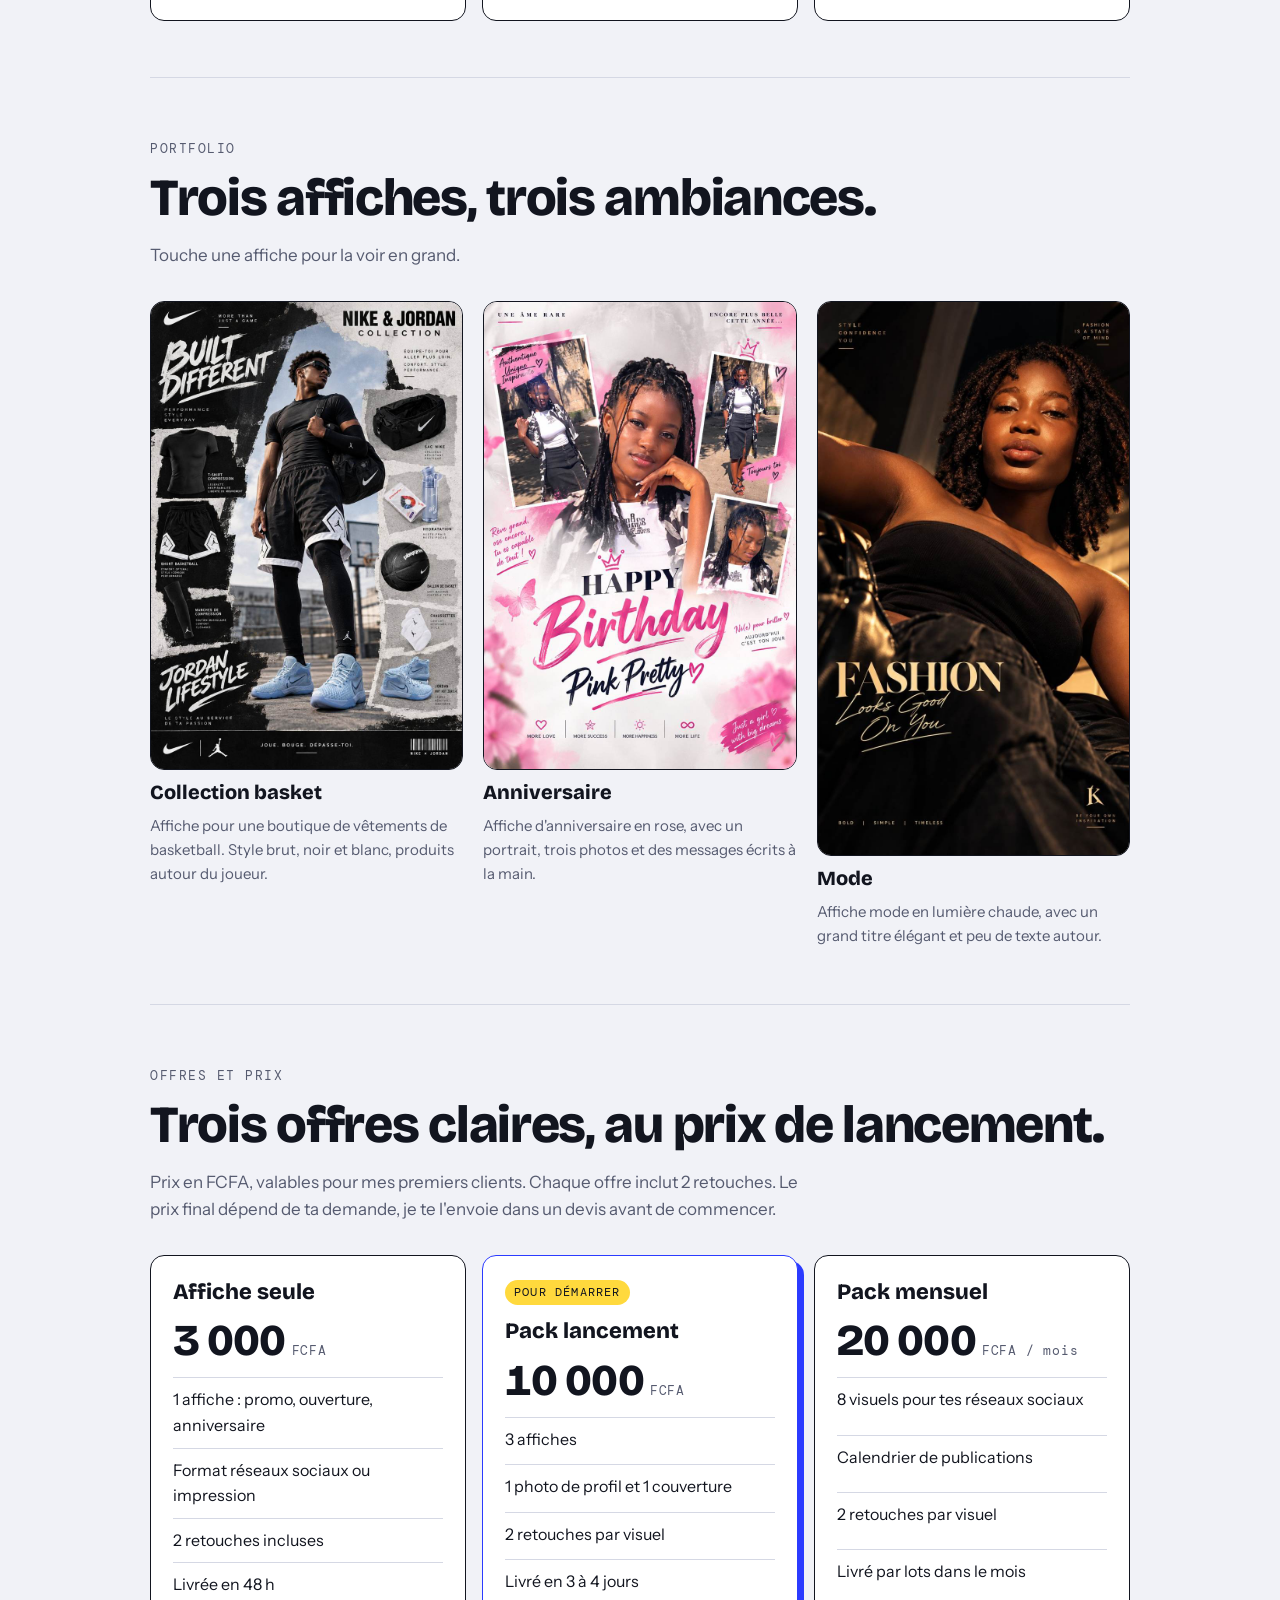
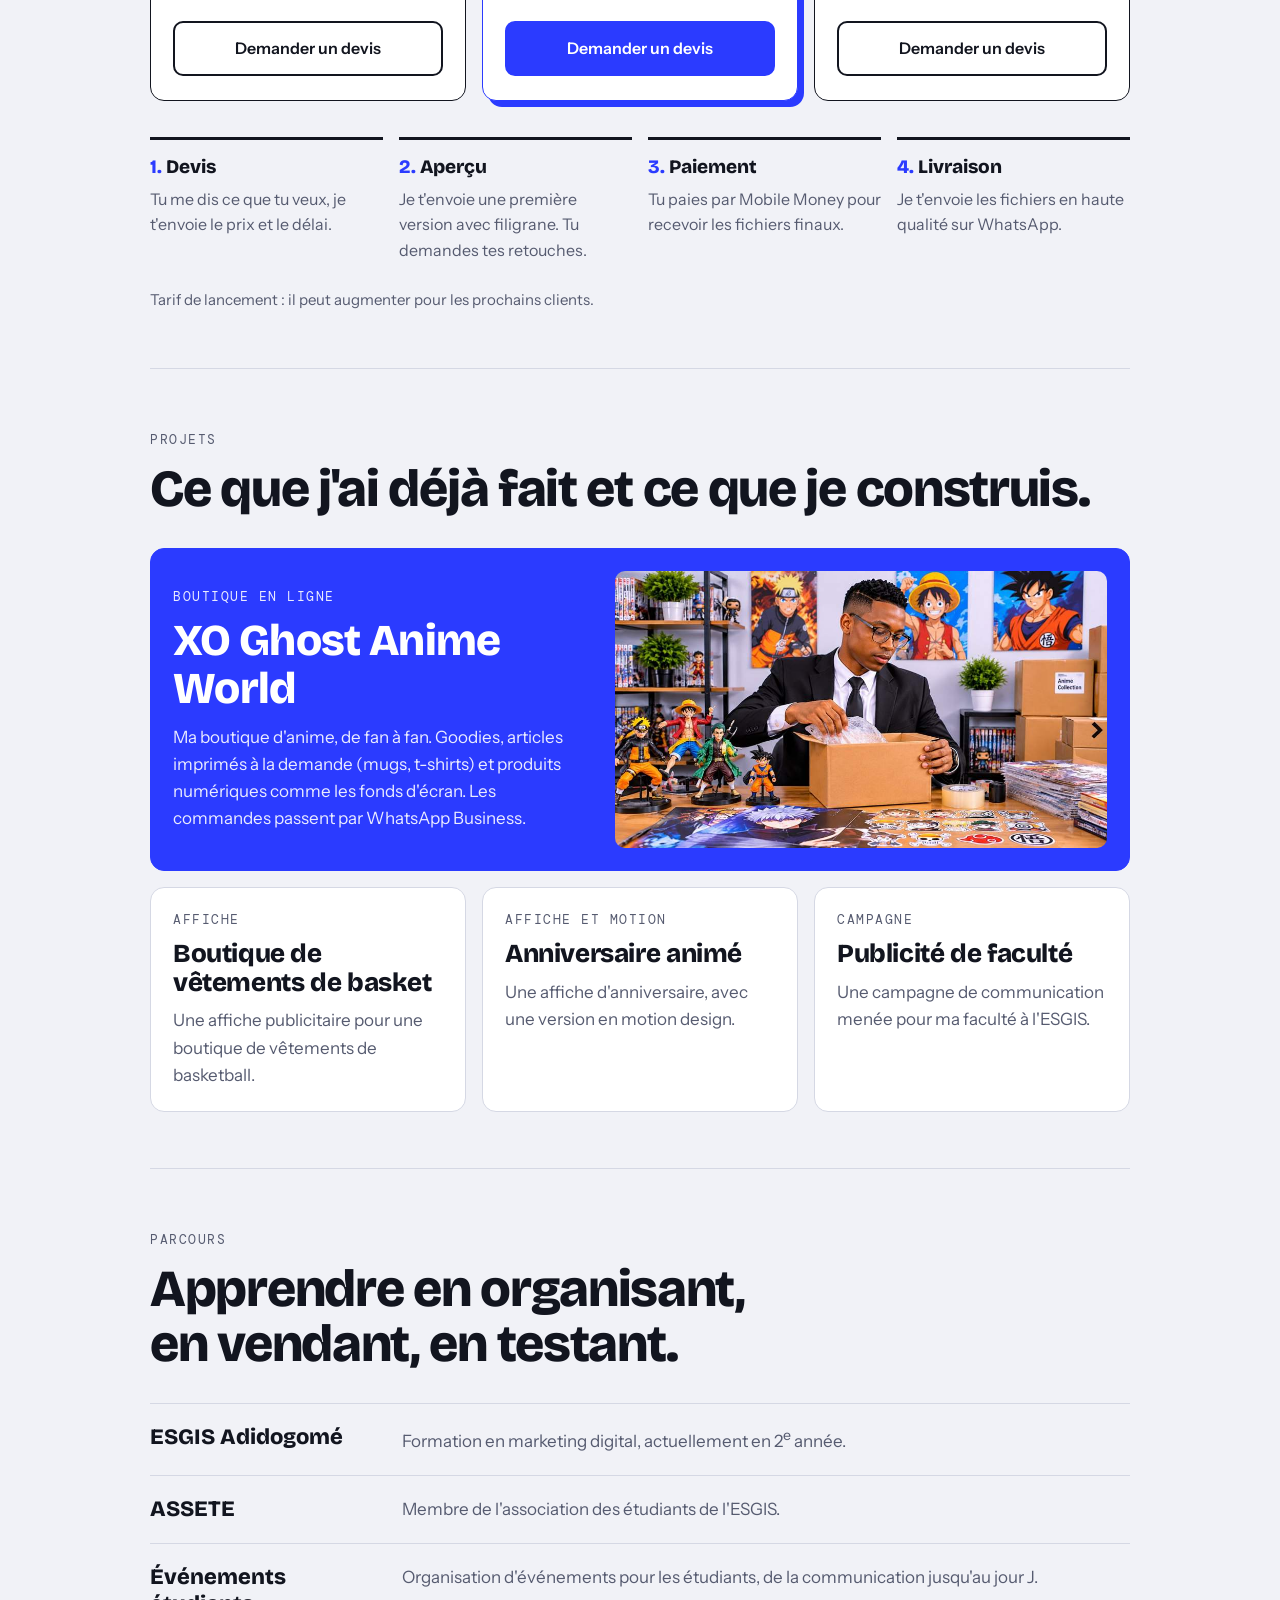
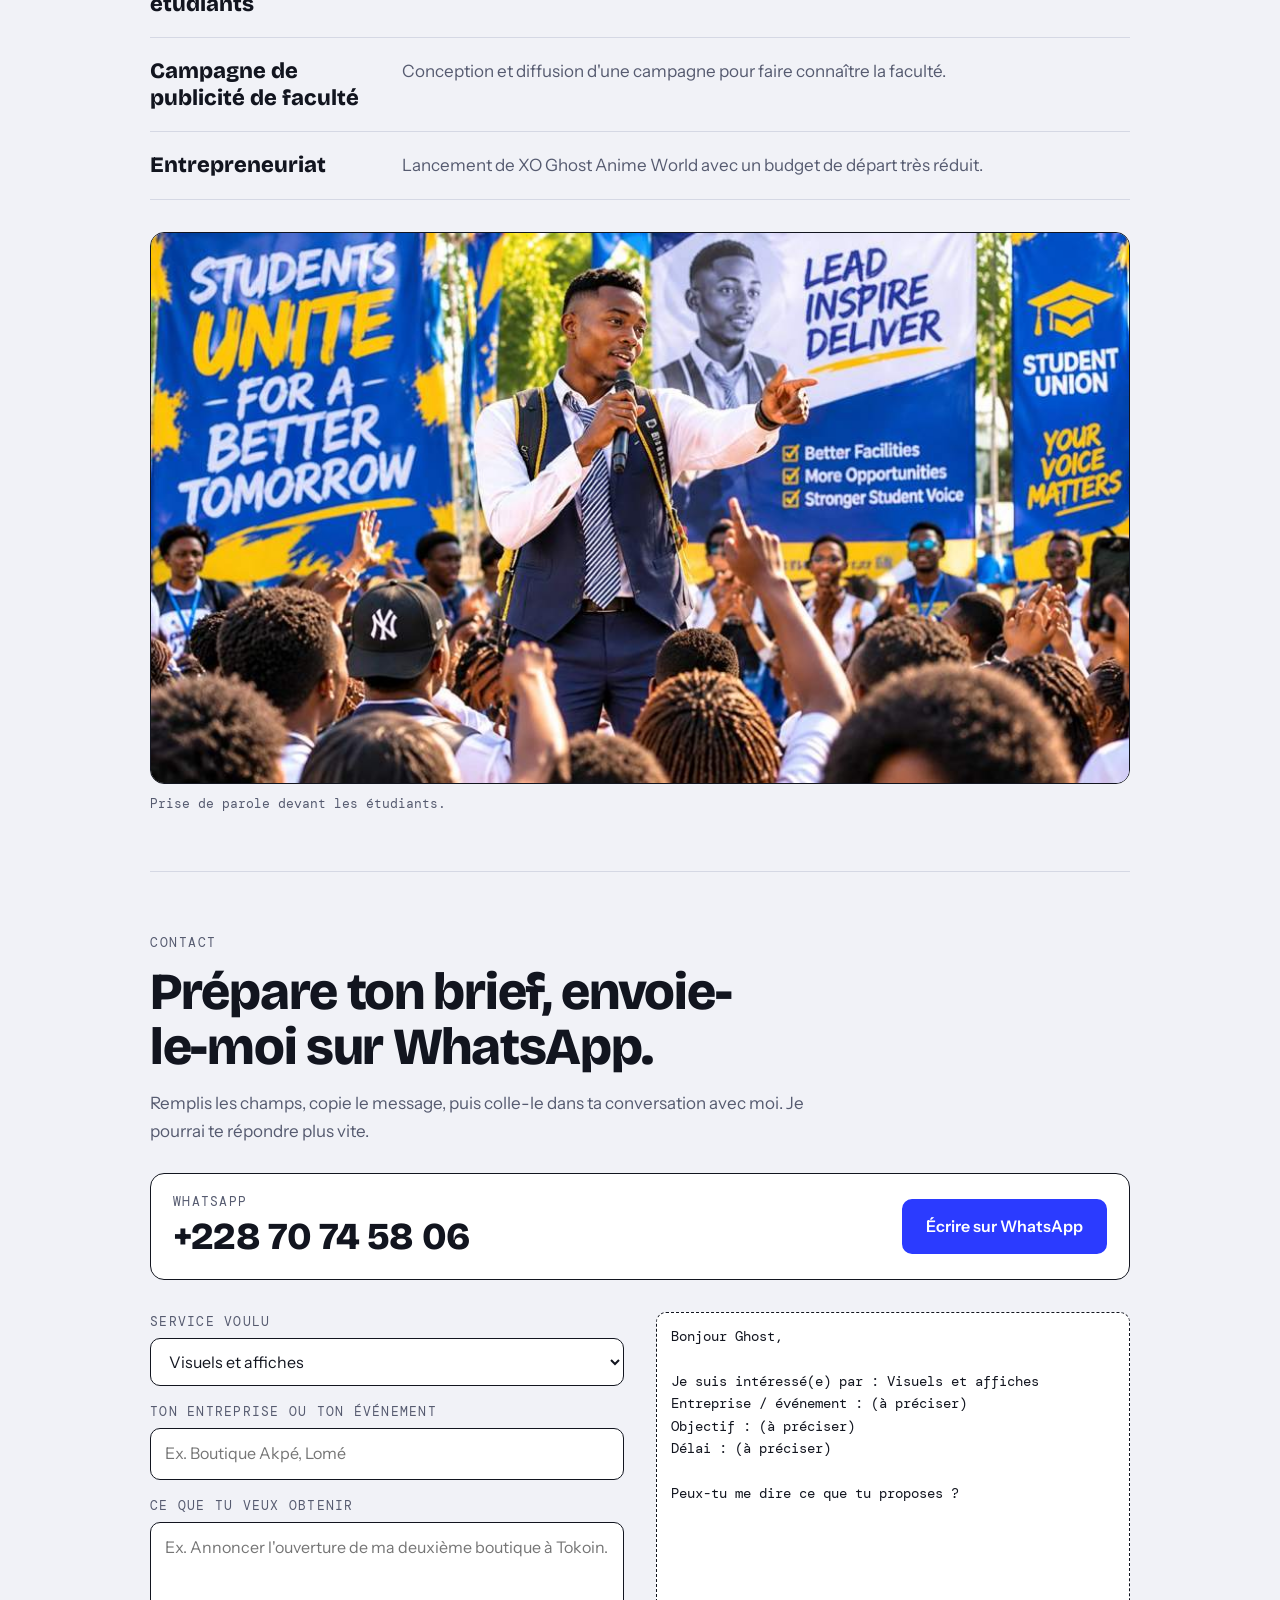
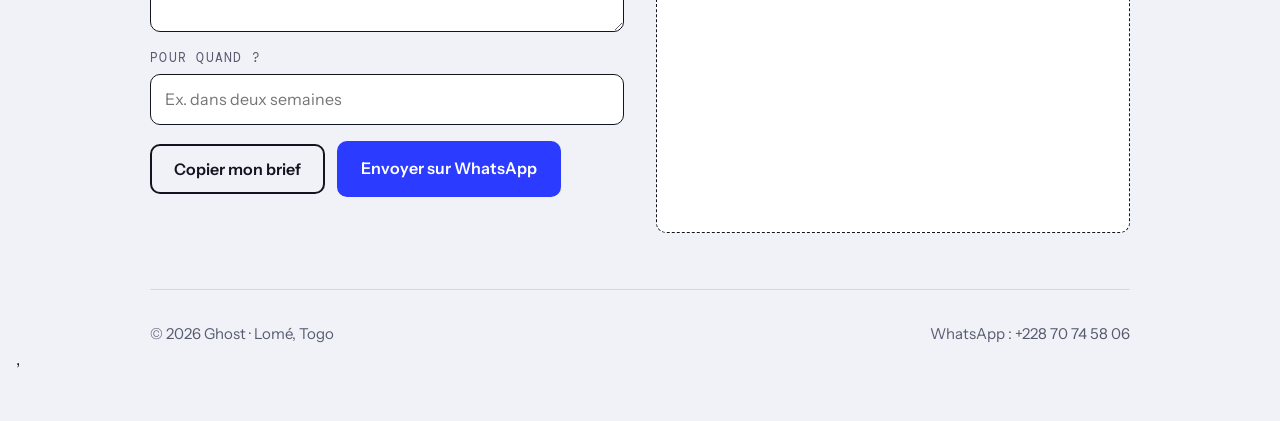
==== commit e2e2dc86: "Update app.js script tag with version query" ====
--- a/index.html
+++ b/index.html
@@ -295,6 +295,6 @@
   <img id="lbImg" alt="">
 </div>
 
-<script src="app.js"></script>
+</script><script src="app.js?v=2"></script>,
 </body>
         </html>
--- a/style.css
+++ b/style.css
@@ -254,3 +254,8 @@
   .service, .offer, .project, .poster { transition: none; }
   .service:hover, .offer:hover, .project:hover, .poster:hover { transform: none; }
 }
+.lightbox { display: none !important; }
+/* Apparition au défilement */
+.js .reveal { opacity: 0; transform: translateY(28px); transition: opacity .7s ease, transform .7s ease; }
+.js .reveal.in { opacity: 1; transform: none; }
+@media (prefers-reduced-motion: reduce) { .js .reveal { opacity: 1; transform: none; transition: none; } }
